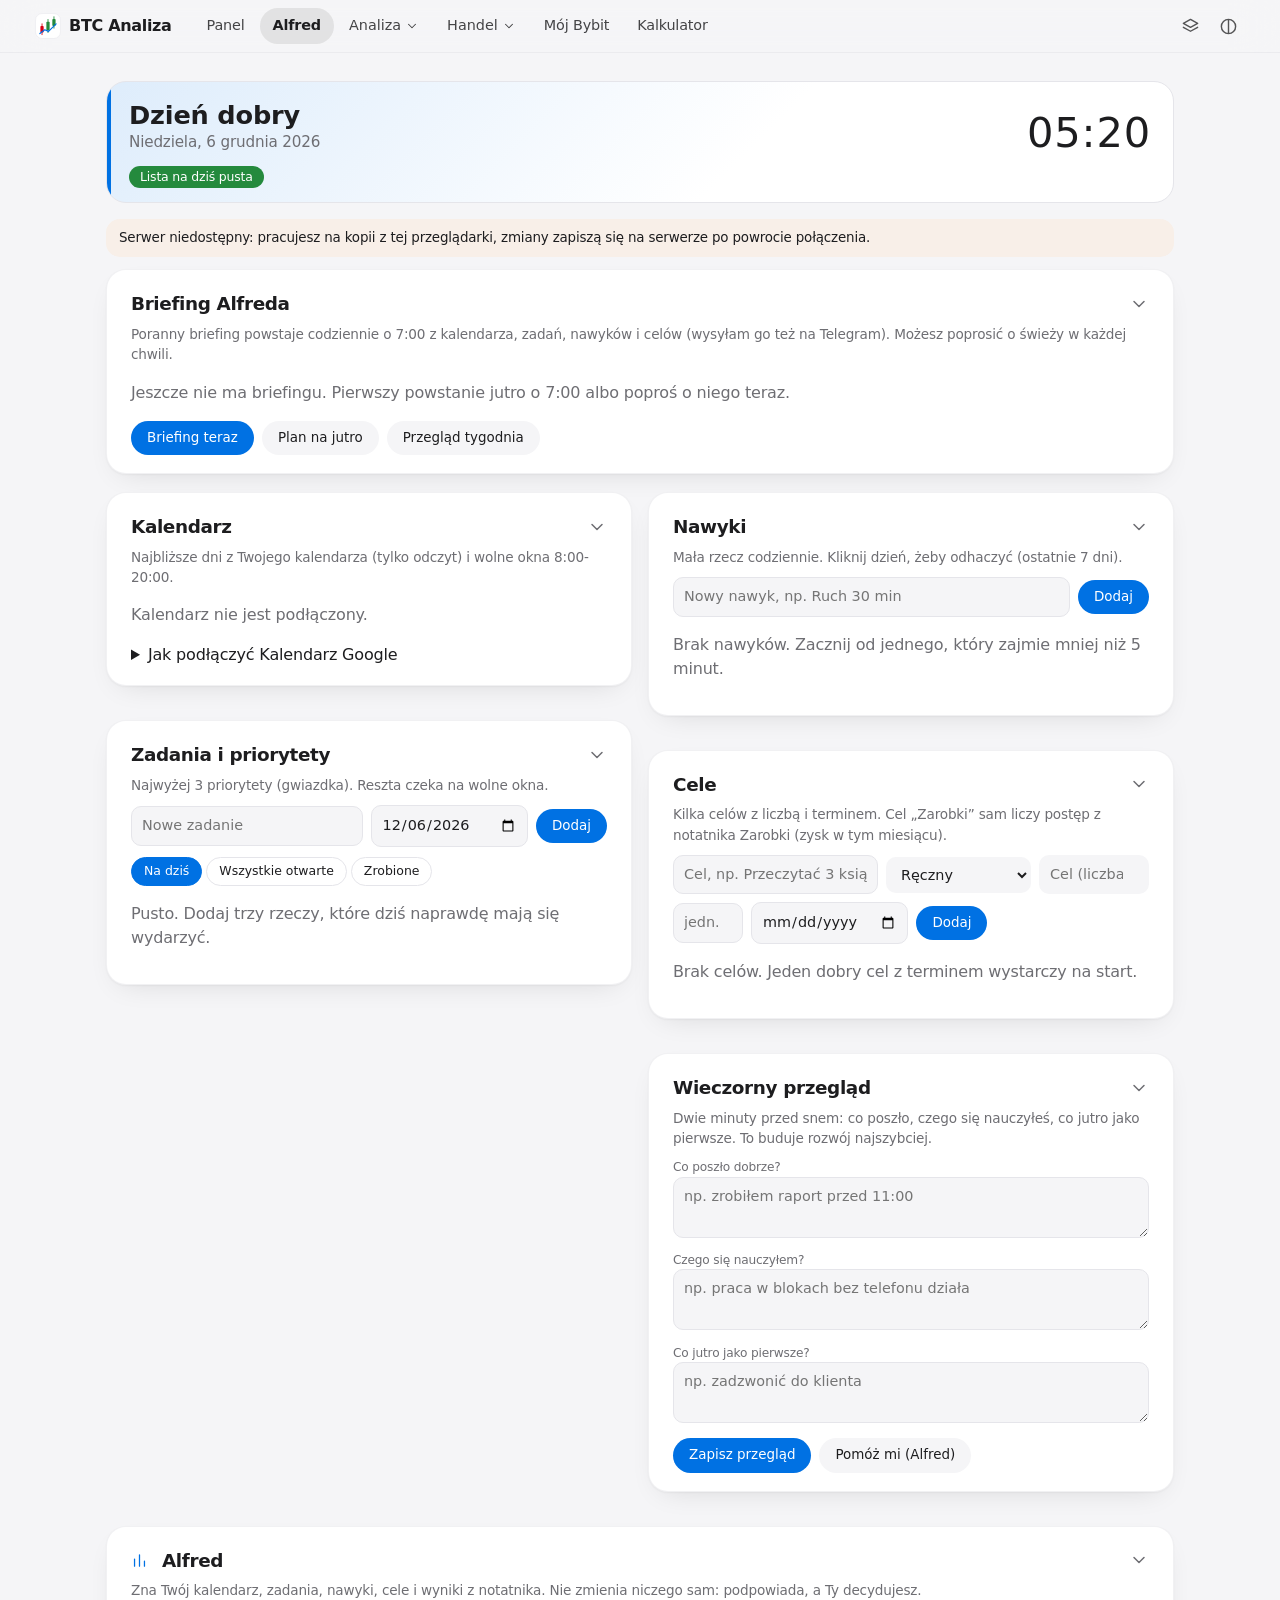
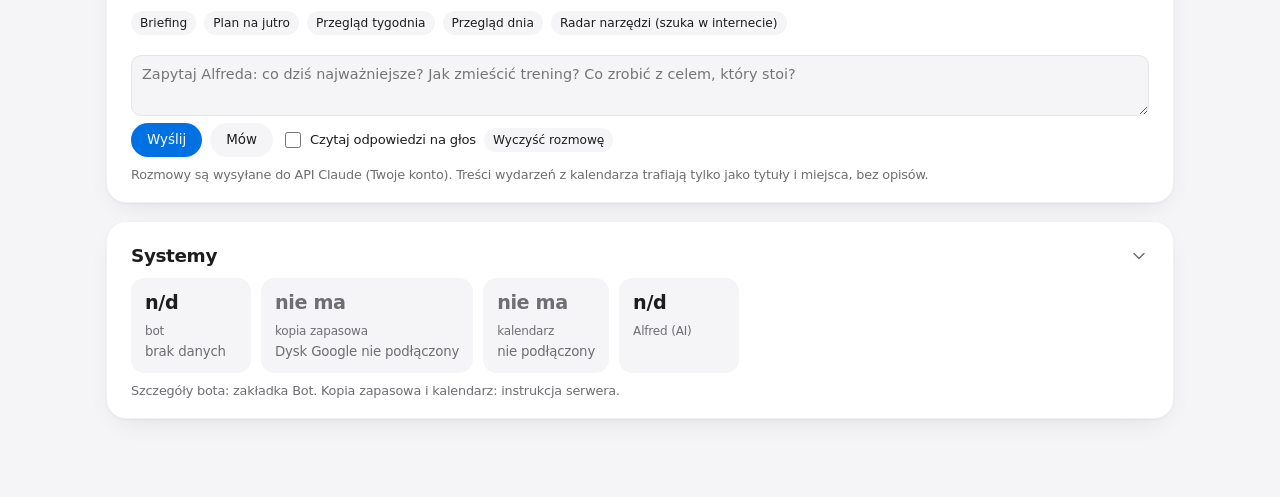
==== alfred.html @ 45a31e5f "Alfred: plan dnia, kalendarz Google (iCal), zadania, nawyki, cele, briefing i czat btc_agenda.py: ka" ====
<!doctype html>
<html lang="pl" data-theme="auto">
<head>
<meta charset="utf-8">
<meta name="viewport" content="width=device-width, initial-scale=1">
<meta name="robots" content="noindex, nofollow">
<title>Alfred</title>
<link rel="icon" href="favicon.svg" type="image/svg+xml">
<link rel="stylesheet" href="ui.css">
<script src="ui.js"></script>
<style>
:root{--bg:#EDF0F4;--card:#fff;--card2:#F5F7FA;--line:#DCE2E9;--ink:#111D29;--muted:#5B6978;--accent:#E8830C;--bull:#12805A;--bear:#C1334A;--warn:#B7791F;--sans:"Segoe UI Variable","Segoe UI",system-ui,sans-serif}
@media (prefers-color-scheme:dark){:root:not([data-theme="light"]){--bg:#0A0F16;--card:#111A25;--card2:#16212E;--line:#223142;--ink:#E8EEF4;--muted:#93A1B1;--accent:#F7A234;--bull:#3DDC97;--bear:#FF6B81;--warn:#E6B450}}
:root[data-theme="dark"]{--bg:#0A0F16;--card:#111A25;--card2:#16212E;--line:#223142;--ink:#E8EEF4;--muted:#93A1B1;--accent:#F7A234;--bull:#3DDC97;--bear:#FF6B81;--warn:#E6B450}
*{box-sizing:border-box}
body{margin:0;background:var(--bg);color:var(--ink);font-family:var(--sans);line-height:1.5}
.wrap{max-width:1100px;margin:0 auto;padding:20px 16px 60px}
h1,h2,h3{margin:0} h2{font-size:1.05rem;margin-bottom:4px} h3{font-size:.86rem;color:var(--muted);margin:12px 0 4px;font-weight:600}
a{color:var(--accent)} .sub{color:var(--muted);font-size:.85rem;margin:0 0 10px} .note{color:var(--muted);font-size:.8rem;margin:8px 0 0} .mut{color:var(--muted)}
.card{background:var(--card);border:1px solid var(--line);border-radius:16px;padding:16px 18px}
.hero{position:relative;overflow:hidden;border:1px solid var(--line);border-radius:20px;padding:18px 22px 14px;margin-bottom:16px;background:linear-gradient(135deg,color-mix(in srgb,var(--accent) 13%,var(--card)),var(--card) 60%)}
.hero:before{content:"";position:absolute;inset:0 auto 0 0;width:4px;background:var(--accent)}
.hud{display:flex;justify-content:space-between;align-items:flex-end;gap:12px;flex-wrap:wrap}
.hello{font-size:1.6rem;font-weight:700;line-height:1.2} .date{color:var(--muted);font-size:.95rem} .date::first-letter{text-transform:uppercase}
.clock{font-variant-numeric:tabular-nums;font-size:2.6rem;font-weight:300;letter-spacing:.02em;line-height:1}
.chips{display:flex;gap:8px;flex-wrap:wrap;margin-top:12px}
.chip{display:inline-block;padding:4px 12px;border-radius:999px;font-size:.78rem;border:1px solid var(--line);background:var(--card);color:var(--ink)}
.chip.ok{border-color:var(--bull);color:var(--bull)} .chip.w{border-color:var(--warn);color:var(--warn)} .chip.bad{border-color:var(--bear);color:var(--bear)}
.cols{display:grid;grid-template-columns:1fr 1fr;gap:16px;margin-bottom:16px} .col{display:flex;flex-direction:column;gap:16px;min-width:0}
@media (max-width:860px){.cols{grid-template-columns:1fr}}
.full{margin-bottom:16px}
input,select,textarea{width:100%;padding:8px 10px;border:1px solid var(--line);border-radius:10px;background:var(--card2);color:var(--ink);font:inherit;font-size:.9rem}
textarea{min-height:56px;resize:vertical} label{display:block;font-size:.76rem;color:var(--muted)}
.row{display:flex;gap:8px;align-items:center;flex-wrap:wrap} .row>.grow{flex:1;min-width:140px}
.btn{display:inline-block;padding:7px 14px;border:1px solid var(--line);border-radius:10px;background:var(--card);color:var(--ink);font:inherit;font-size:.84rem;cursor:pointer}
.btn.p{background:var(--accent);border-color:var(--accent);color:#fff} .btn.sm{padding:3px 9px;font-size:.76rem} .btn:disabled{opacity:.5;cursor:default}
.tabs{display:flex;gap:4px;margin:10px 0 6px} .tabs button{border:1px solid var(--line);background:var(--card);color:var(--ink);padding:4px 12px;border-radius:999px;font:inherit;font-size:.78rem;cursor:pointer}
.tabs button[aria-pressed=true]{background:var(--accent);color:#fff;border-color:var(--accent)}
.item{display:flex;gap:10px;align-items:center;padding:7px 2px;border-bottom:1px solid var(--line);font-size:.9rem} .item:last-child{border-bottom:0}
.item.habit .t{flex:1 1 150px}
.item input[type=checkbox]{width:18px;height:18px;flex:none;margin:0} .item .t{flex:1;min-width:0;overflow-wrap:anywhere} .item.done .t{text-decoration:line-through;color:var(--muted)}
.star{border:0;background:none;color:var(--muted);cursor:pointer;font-size:1.1rem;padding:0 4px} .star.on{color:var(--accent)}
.x{border:0;background:none;color:var(--muted);cursor:pointer;font-size:1rem;padding:0 4px} .x:hover{color:var(--bear)}
.badge{font-size:.72rem;padding:1px 8px;border-radius:999px;border:1px solid var(--line);color:var(--muted);white-space:nowrap} .badge.late{border-color:var(--bear);color:var(--bear)}
.ev{display:flex;gap:10px;padding:5px 0;font-size:.88rem;border-bottom:1px dashed var(--line)} .ev:last-child{border-bottom:0}
.ev .h{flex:none;width:92px;font-variant-numeric:tabular-nums;color:var(--muted)} .ev.past{opacity:.5} .ev.now{border-left:3px solid var(--accent);padding-left:8px;font-weight:600}
.free{font-size:.8rem;color:var(--bull);margin:4px 0 0}
.dots{display:flex;gap:5px} .dot{width:30px;height:30px;border-radius:50%;border:1px solid var(--line);background:var(--card2);color:var(--muted);font:inherit;font-size:.68rem;cursor:pointer;padding:0}
.dot.on{background:var(--bull);border-color:var(--bull);color:#fff} .dot.today{outline:2px solid var(--accent);outline-offset:1px}
.bar{height:10px;background:var(--card2);border:1px solid var(--line);border-radius:999px;overflow:hidden;margin:6px 0 2px} .bar i{display:block;height:100%;background:var(--bull)}
.kv{display:flex;gap:10px;flex-wrap:wrap} .kv div{background:var(--card2);border:1px solid var(--line);border-radius:12px;padding:8px 14px;min-width:120px} .kv b{display:block;font-size:1.05rem} .kv span{font-size:.72rem;color:var(--muted)}
#chat{display:flex;flex-direction:column;gap:8px;margin:10px 0;max-height:480px;overflow-y:auto}
.m{padding:9px 13px;border-radius:12px;white-space:pre-wrap;overflow-wrap:anywhere;font-size:.9rem;max-width:94%} .m.u{align-self:flex-end;background:color-mix(in srgb,var(--accent) 18%,transparent)} .m.a{align-self:flex-start;background:var(--card2);border:1px solid var(--line)}
.brief{white-space:pre-wrap;overflow-wrap:anywhere;font-size:.92rem;background:var(--card2);border:1px solid var(--line);border-radius:12px;padding:12px 14px;margin:8px 0}
.warn{background:color-mix(in srgb,var(--warn) 12%,transparent);border:1px solid var(--warn);border-radius:12px;padding:9px 13px;font-size:.84rem;margin-bottom:12px}
.toast{position:fixed;left:50%;bottom:20px;transform:translateX(-50%);background:var(--ink);color:var(--bg);padding:9px 16px;border-radius:12px;font-size:.84rem;z-index:50;max-width:90vw}
</style>
</head>
<body>
<div class="wrap">
<div class="hero" id="hero">
  <div class="hud"><div><div class="hello" id="hello">Alfred</div><div class="date" id="date"></div></div><div class="clock" id="clock"></div></div>
  <div class="chips" id="chips"></div>
</div>
<div id="banner"></div>

<section class="card full" id="briefing"></section>

<div class="cols">
  <div class="col">
    <section class="card" id="agenda"></section>
    <section class="card" id="tasks"></section>
  </div>
  <div class="col">
    <section class="card" id="habits"></section>
    <section class="card" id="goals"></section>
    <section class="card" id="review"></section>
  </div>
</div>

<section class="card full" id="chatcard"></section>
<section class="card full" id="status"></section>
</div>
<script>
(() => {
'use strict';
const $ = id => document.getElementById(id);
const el = (t, a, ...k) => { const e = document.createElement(t); for (const [n, v] of Object.entries(a || {})) { if (typeof v === 'function' && n.startsWith('on')) e.addEventListener(n.slice(2), v); else if (v != null && v !== false) e.setAttribute(n, v === true ? '' : v); } for (const c of k) if (c != null && c !== false) e.append(c.nodeType ? c : document.createTextNode(String(c))); return e; };
const nf = (v, d = 0) => (v == null || Number.isNaN(v)) ? 'n/d' : new Intl.NumberFormat('pl-PL', {minimumFractionDigits: d, maximumFractionDigits: d}).format(v);
const pad = n => String(n).padStart(2, '0');
const num = v => nf(v, Number.isInteger(v) ? 0 : 1);
const ymd = d => `${d.getFullYear()}-${pad(d.getMonth() + 1)}-${pad(d.getDate())}`;
const addDays = (d, n) => { const x = new Date(d); x.setDate(x.getDate() + n); return x; };
const hm = ts => { const d = new Date(ts * 1000); return `${pad(d.getHours())}:${pad(d.getMinutes())}`; };
const api = async path => { try { const r = await fetch('api/' + path, {cache: 'no-store'}); return r.ok ? await r.json() : null; } catch (e) { return null; } };
const post = async (path, body) => { const r = await fetch('api/' + path, {method: 'POST', headers: {'Content-Type': 'application/json', 'X-Requested-With': 'btc-ui'}, body: JSON.stringify(body)}); const j = await r.json(); if (!r.ok) throw new Error(j.error || 'HTTP ' + r.status); return j; };
const lg = k => { try { return localStorage.getItem(k); } catch (e) { return null; } };
const ls = (k, v) => { try { localStorage.setItem(k, v); } catch (e) { /* tryb prywatny */ } };
let toastT = null;
const toast = msg => { document.querySelectorAll('.toast').forEach(t => t.remove()); const t = el('div', {class: 'toast', role: 'status'}, msg); document.body.append(t); clearTimeout(toastT); toastT = setTimeout(() => t.remove(), 4500); };
const MAX_TOP = 3;

// ----------------------------------------------------------------- stan
const S = {tasks: [], habits: [], goals: [], journal: [], zar: null, agenda: null, brief: null, ai: null, bot: null, backup: null, prompts: {}, offline: false, taskTab: 'dzis', chat: []};
const KEYS = {alfred_tasks: ['tasks', v => v || [], v => v], alfred_habits: ['habits', v => (v && v.habits) || [], v => ({habits: v})], alfred_goals: ['goals', v => v || [], v => v], alfred_journal: ['journal', v => v || [], v => v]};
let uid = 0; const newId = () => Date.now() * 10 + (uid++ % 10);
async function persist(key) {
  const [field, , wrap] = KEYS[key], r = await UD.save(key, wrap(S[field]));
  if (r.conflict) { S[field] = KEYS[key][1](r.value); renderAll(); toast('Dane zmieniono na innym urządzeniu: wczytano najnowszą wersję. Powtórz ostatnią zmianę, jeśli jej nie widać.'); }
  else if (r.offline) { S.offline = true; renderBanner(); }
  else if (!r.ok) toast('Błąd zapisu: ' + (r.error || ''));
}

// ----------------------------------------------------------------- pomocnicze dane
const monthProfit = () => { const z = S.zar; if (!z || !z.entries) return {profit: null, goal: null}; const m = ymd(new Date()).slice(0, 7); return {profit: z.entries.filter(e => e.date.startsWith(m)).reduce((a, e) => a + (e.kind === 'in' ? e.amt : -e.amt), 0), goal: z.goal || null}; };
const streak = days => { const ds = new Set(days); let d = new Date(); if (!ds.has(ymd(d))) d = addDays(d, -1); let n = 0; while (ds.has(ymd(d))) { n++; d = addDays(d, -1); } return n; };
const openTasks = () => S.tasks.filter(t => !t.done);
const todayTasks = () => { const td = ymd(new Date()); return openTasks().filter(t => t.top || (t.date && t.date <= td)); };      // zadania bez terminu to „kiedyś”: widać je w „Wszystkie otwarte"
const dayEvents = day => ((S.agenda && S.agenda.events) || []).filter(e => e.day <= day && day <= e.end_day);
function freeSlots(day, fromNow) {
  const [y, m, d] = day.split('-').map(Number); let lo = new Date(y, m - 1, d, 8).getTime() / 1000; const hi = new Date(y, m - 1, d, 20).getTime() / 1000;
  if (fromNow) lo = Math.max(lo, Date.now() / 1000);
  const busy = dayEvents(day).filter(e => e.busy && !e.all_day && e.e > lo && e.s < hi).map(e => [Math.max(e.s, lo), Math.min(e.e, hi)]).sort((a, b) => a[0] - b[0]);
  const out = []; let cur = lo; for (const [s, e] of busy) { if (s - cur >= 2700) out.push([cur, s]); cur = Math.max(cur, e); } if (hi - cur >= 2700) out.push([cur, hi]); return out;
}

// ----------------------------------------------------------------- hero i baner
function renderHero() {
  const now = new Date(), h = now.getHours();
  $('hello').textContent = h < 5 ? 'Dobrej nocy' : h < 18 ? 'Dzień dobry' : 'Dobry wieczór';
  $('date').textContent = now.toLocaleDateString('pl-PL', {weekday: 'long', day: 'numeric', month: 'long', year: 'numeric'});
  $('clock').textContent = `${pad(h)}:${pad(now.getMinutes())}`;
}
function renderChips() {
  const chips = $('chips'); chips.replaceChildren(); const now = Date.now() / 1000;
  const next = ((S.agenda && S.agenda.events) || []).find(e => !e.all_day && e.s > now);
  if (S.agenda && S.agenda.configured) chips.append(el('span', {class: 'chip'}, next ? `Następne: ${hm(next.s)} ${next.title.slice(0, 40)} (za ${Math.max(1, Math.round((next.s - now) / 60)) < 90 ? Math.max(1, Math.round((next.s - now) / 60)) + ' min' : Math.round((next.s - now) / 3600) + ' h'})` : 'Brak kolejnych wydarzeń'));
  const tt = todayTasks(); chips.append(el('span', {class: 'chip' + (tt.length ? '' : ' ok')}, tt.length ? `Do zrobienia dziś: ${tt.length}` : 'Lista na dziś pusta'));
  if (S.habits.length) { const td = ymd(new Date()), done = S.habits.filter(h => h.days.includes(td)).length; chips.append(el('span', {class: 'chip' + (done === S.habits.length ? ' ok' : '')}, `Nawyki: ${done}/${S.habits.length}`)); }
  const mp = monthProfit(); if (mp.profit != null && mp.goal) chips.append(el('span', {class: 'chip' + (mp.profit >= mp.goal ? ' ok' : '')}, `Zarobki w miesiącu: ${nf(mp.profit / mp.goal * 100)}% celu`));
}
function renderBanner() {
  const b = $('banner'); b.replaceChildren();
  if (S.offline) b.append(el('div', {class: 'warn'}, 'Serwer niedostępny: pracujesz na kopii z tej przeglądarki, zmiany zapiszą się na serwerze po powrocie połączenia.'));
}

// ----------------------------------------------------------------- briefing
function renderBriefing() {
  const box = $('briefing'), b = S.brief;
  const when = b && b.ts ? new Date(b.ts * 1000).toLocaleString('pl-PL', {day: 'numeric', month: 'long', hour: '2-digit', minute: '2-digit'}) : '';
  const kids = [el('h2', null, 'Briefing Alfreda'), el('p', {class: 'sub'}, 'Poranny briefing powstaje codziennie o 7:00 z kalendarza, zadań, nawyków i celów (wysyłam go też na Telegram). Możesz poprosić o świeży w każdej chwili.')];
  if (b && b.text) { kids.push(el('div', {class: 'brief'}, b.text)); kids.push(el('p', {class: 'note'}, `${b.kind === 'plain' ? 'Wersja bez AI (złożona z danych). ' : ''}${when}${b.live ? ' (na prośbę)' : ''}`)); }
  else kids.push(el('p', {class: 'mut'}, 'Jeszcze nie ma briefingu. Pierwszy powstanie jutro o 7:00 albo poproś o niego teraz.'));
  kids.push(el('div', {class: 'row'}, el('button', {class: 'btn p', type: 'button', onclick: () => ask('morning', 'Briefing na dziś')}, 'Briefing teraz'), el('button', {class: 'btn', type: 'button', onclick: () => ask('tomorrow', 'Plan na jutro')}, 'Plan na jutro'),
    el('button', {class: 'btn', type: 'button', onclick: () => ask('week', 'Przegląd tygodnia')}, 'Przegląd tygodnia')));
  box.replaceChildren(...kids);
}

// ----------------------------------------------------------------- kalendarz
function renderAgenda() {
  const box = $('agenda'), A = S.agenda, kids = [el('h2', null, 'Kalendarz'), el('p', {class: 'sub'}, 'Najbliższe dni z Twojego kalendarza (tylko odczyt) i wolne okna 8:00-20:00.')];
  if (!A || !A.configured) {
    kids.push(el('p', {class: 'mut'}, 'Kalendarz nie jest podłączony.'));
    kids.push(el('details', null, el('summary', null, 'Jak podłączyć Kalendarz Google'), el('ol', {class: 'sub', style: 'padding-left:18px'},
      el('li', null, 'Kalendarz Google (komputer) → Ustawienia → wybierz swój kalendarz → „Integrowanie kalendarza”.'), el('li', null, 'Skopiuj „Tajny adres w formacie iCal”. To sekret: nie wklejaj go do żadnych rozmów ani wiadomości.'),
      el('li', null, 'Na serwerze wpisz go do pliku alfred.env (linia AGENDA_ICS_URLS=Nazwa|adres) i odczekaj do 15 minut. Szczegóły: vps/INSTRUKCJA_VPS.md, sekcja „Alfred”.'))));
    box.replaceChildren(...kids); return;
  }
  const age = A.age_s; if (!A.ok || (age != null && age > 6 * 3600)) kids.push(el('div', {class: 'warn'}, (A.calendars || []).filter(c => !c.ok).map(c => `${c.name}: ${c.error}`).join('; ') || (A.error || '') || `Dane kalendarza są sprzed ${nf(age / 3600, 1)} h.`));
  const now = Date.now() / 1000; let any = false;
  for (let i = 0; i < 5; i++) {
    const dt = addDays(new Date(), i), day = ymd(dt), evs = dayEvents(day); if (!evs.length && i > 1) continue; any = any || evs.length > 0;
    const title = i === 0 ? 'Dziś' : i === 1 ? 'Jutro' : dt.toLocaleDateString('pl-PL', {weekday: 'long', day: 'numeric', month: 'long'});
    kids.push(el('h3', null, `${title} (${evs.length})`));
    if (!evs.length) kids.push(el('p', {class: 'note'}, 'Brak wydarzeń: dzień dla Ciebie.'));
    evs.sort((a, b) => (b.all_day - a.all_day) || a.s - b.s).forEach(e => kids.push(el('div', {class: 'ev' + (i === 0 && !e.all_day && e.e < now ? ' past' : '') + (i === 0 && !e.all_day && e.s <= now && now < e.e ? ' now' : '')},
      el('span', {class: 'h'}, e.all_day ? 'cały dzień' : `${hm(e.s)}-${hm(e.e)}`), el('span', null, e.title, e.loc ? el('span', {class: 'mut'}, ' · ' + e.loc) : null, S.agenda.calendars && S.agenda.calendars.length > 1 ? el('span', {class: 'mut'}, ' · ' + e.cal) : null))));
    if (i < 2) { const fs = freeSlots(day, i === 0); kids.push(el('p', {class: 'free'}, fs.length ? 'Wolne: ' + fs.map(([a, b]) => `${hm(a)}-${hm(b)}`).join(', ') : 'Brak wolnych okien (min. 45 min).')); }
  }
  kids.push(el('p', {class: 'note'}, `Dane z ${A.age_s != null ? nf(A.age_s / 60) + ' min temu' : 'nieznanego czasu'}. Google nie podaje, jak szybko zmiany pojawiają się w adresie iCal: nowe wydarzenie może mieć opóźnienie.`));
  box.replaceChildren(...kids);
}

// ----------------------------------------------------------------- zadania
function renderTasks() {
  const box = $('tasks'), td = ymd(new Date()), kids = [el('h2', null, 'Zadania i priorytety'), el('p', {class: 'sub'}, `Najwyżej ${MAX_TOP} priorytety (gwiazdka). Reszta czeka na wolne okna.`)];
  const inp = el('input', {id: 'tnew', placeholder: 'Nowe zadanie', maxlength: '200', 'aria-label': 'Nowe zadanie', class: 'grow'}), dt = el('input', {type: 'date', value: td, 'aria-label': 'Termin', style: 'width:auto'});
  const add = () => { const text = inp.value.trim(); if (!text) return; S.tasks.push({t: newId(), text, date: dt.value || '', done: false, top: false, done_ts: null}); persist('alfred_tasks'); renderTasks(); renderChips(); $('tnew').focus(); };
  inp.addEventListener('keydown', e => { if (e.key === 'Enter') add(); });
  kids.push(el('div', {class: 'row'}, inp, dt, el('button', {class: 'btn p', type: 'button', onclick: add}, 'Dodaj')));
  const tabs = el('div', {class: 'tabs', role: 'group'}); [['dzis', 'Na dziś'], ['wszystkie', 'Wszystkie otwarte'], ['zrobione', 'Zrobione']].forEach(([k, l]) => tabs.append(el('button', {type: 'button', 'aria-pressed': S.taskTab === k ? 'true' : 'false', onclick: () => { S.taskTab = k; renderTasks(); }}, l)));
  kids.push(tabs);
  let list = S.taskTab === 'dzis' ? todayTasks() : S.taskTab === 'wszystkie' ? openTasks() : S.tasks.filter(t => t.done).sort((a, b) => (b.done_ts || 0) - (a.done_ts || 0)).slice(0, 30);
  if (S.taskTab !== 'zrobione') list = list.slice().sort((a, b) => (b.top - a.top) || (a.date || '9999').localeCompare(b.date || '9999') || a.t - b.t);
  if (!list.length) kids.push(el('p', {class: 'mut'}, S.taskTab === 'zrobione' ? 'Nic jeszcze nie zrobione.' : 'Pusto. Dodaj trzy rzeczy, które dziś naprawdę mają się wydarzyć.'));
  list.forEach(t => {
    const cb = el('input', {type: 'checkbox', 'aria-label': 'Zrobione: ' + t.text}); cb.checked = t.done;
    cb.addEventListener('change', () => { t.done = cb.checked; t.done_ts = t.done ? Date.now() : null; persist('alfred_tasks'); renderTasks(); renderChips(); });
    const star = el('button', {class: 'star' + (t.top ? ' on' : ''), type: 'button', 'aria-label': t.top ? 'Zdejmij priorytet' : 'Ustaw priorytet', 'aria-pressed': t.top ? 'true' : 'false', title: 'Priorytet'}, t.top ? '★' : '☆');
    star.addEventListener('click', () => { if (!t.top && openTasks().filter(x => x.top).length >= MAX_TOP) { toast(`Priorytety to maksymalnie ${MAX_TOP}: zdejmij jeden, żeby dodać nowy.`); return; } t.top = !t.top; persist('alfred_tasks'); renderTasks(); });
    const del = el('button', {class: 'x', type: 'button', 'aria-label': 'Usuń zadanie', title: 'Usuń'}, '×'); del.addEventListener('click', () => { S.tasks = S.tasks.filter(x => x.t !== t.t); persist('alfred_tasks'); renderTasks(); renderChips(); });
    kids.push(el('div', {class: 'item' + (t.done ? ' done' : '')}, cb, star, el('span', {class: 't'}, t.text), t.date ? el('span', {class: 'badge' + (!t.done && t.date < td ? ' late' : '')}, t.date === td ? 'dziś' : t.date) : null, del));
  });
  box.replaceChildren(...kids);
}

// ----------------------------------------------------------------- nawyki
function renderHabits() {
  const box = $('habits'), td = ymd(new Date()), kids = [el('h2', null, 'Nawyki'), el('p', {class: 'sub'}, 'Mała rzecz codziennie. Kliknij dzień, żeby odhaczyć (ostatnie 7 dni).')];
  const inp = el('input', {placeholder: 'Nowy nawyk, np. Ruch 30 min', maxlength: '60', 'aria-label': 'Nowy nawyk', class: 'grow'});
  const add = () => { const name = inp.value.trim(); if (!name) return; if (S.habits.length >= 30) { toast('Najwyżej 30 nawyków.'); return; } S.habits.push({id: String(newId()), name, days: []}); persist('alfred_habits'); renderHabits(); renderChips(); };
  inp.addEventListener('keydown', e => { if (e.key === 'Enter') add(); });
  kids.push(el('div', {class: 'row'}, inp, el('button', {class: 'btn p', type: 'button', onclick: add}, 'Dodaj')));
  if (!S.habits.length) kids.push(el('p', {class: 'mut'}, 'Brak nawyków. Zacznij od jednego, który zajmie mniej niż 5 minut.'));
  S.habits.forEach(h => {
    const dots = el('div', {class: 'dots'});
    for (let i = 6; i >= 0; i--) {
      const d = addDays(new Date(), -i), key = ymd(d), on = h.days.includes(key), b = el('button', {class: 'dot' + (on ? ' on' : '') + (i === 0 ? ' today' : ''), type: 'button', 'aria-pressed': on ? 'true' : 'false', 'aria-label': `${h.name}: ${d.toLocaleDateString('pl-PL', {weekday: 'long', day: 'numeric', month: 'long'})}`}, d.toLocaleDateString('pl-PL', {weekday: 'narrow'}));
      b.addEventListener('click', () => { h.days = on ? h.days.filter(x => x !== key) : [...h.days, key].sort(); persist('alfred_habits'); renderHabits(); renderChips(); }); dots.append(b);
    }
    const del = el('button', {class: 'x', type: 'button', 'aria-label': 'Usuń nawyk ' + h.name, title: 'Usuń'}, '×'); del.addEventListener('click', () => { if (confirm(`Usunąć nawyk „${h.name}” razem z historią?`)) { S.habits = S.habits.filter(x => x.id !== h.id); persist('alfred_habits'); renderHabits(); renderChips(); } });
    const st = streak(h.days);
    kids.push(el('div', {class: 'item habit', style: 'flex-wrap:wrap'}, el('span', {class: 't'}, h.name, el('span', {class: 'mut'}, st ? ` · seria ${st} ${st === 1 ? 'dzień' : 'dni'}` : ' · bez serii')), dots, del));
  });
  box.replaceChildren(...kids);
}

// ----------------------------------------------------------------- cele
function renderGoals() {
  const box = $('goals'), kids = [el('h2', null, 'Cele'), el('p', {class: 'sub'}, 'Kilka celów z liczbą i terminem. Cel „Zarobki” sam liczy postęp z notatnika Zarobki (zysk w tym miesiącu).')];
  const name = el('input', {placeholder: 'Cel, np. Przeczytać 3 książki', maxlength: '100', 'aria-label': 'Nowy cel', class: 'grow'}), kind = el('select', {'aria-label': 'Rodzaj celu', style: 'width:auto'}, el('option', {value: 'manual'}, 'Ręczny'), el('option', {value: 'zarobki'}, 'Zarobki (auto)'));
  const target = el('input', {type: 'number', min: '0', step: 'any', placeholder: 'Cel (liczba)', 'aria-label': 'Wartość docelowa', style: 'width:110px'}), unit = el('input', {placeholder: 'jedn.', maxlength: '12', 'aria-label': 'Jednostka', style: 'width:70px'}), due = el('input', {type: 'date', 'aria-label': 'Termin celu', style: 'width:auto'});
  const add = () => { const n = name.value.trim(); if (!n) return; if (S.goals.length >= 30) { toast('Najwyżej 30 celów.'); return; } S.goals.push({t: newId(), name: n, kind: kind.value, target: target.value === '' ? null : Number(target.value), current: kind.value === 'manual' ? 0 : null, unit: unit.value.trim(), due: due.value || ''}); persist('alfred_goals'); renderGoals(); };
  kids.push(el('div', {class: 'row'}, name, kind, target, unit, due, el('button', {class: 'btn p', type: 'button', onclick: add}, 'Dodaj')));
  if (!S.goals.length) kids.push(el('p', {class: 'mut'}, 'Brak celów. Jeden dobry cel z terminem wystarczy na start.'));
  const mp = monthProfit();
  S.goals.forEach(g => {
    const auto = g.kind === 'zarobki', cur = auto ? mp.profit : g.current, tgt = auto ? (g.target || mp.goal) : g.target, pct = cur != null && tgt ? Math.max(0, Math.min(100, cur / tgt * 100)) : 0, unitTxt = auto ? 'zł' : g.unit;
    const left = g.due ? Math.ceil((new Date(g.due + 'T23:59:59') - new Date()) / 86400000) : null;
    const del = el('button', {class: 'x', type: 'button', 'aria-label': 'Usuń cel ' + g.name, title: 'Usuń'}, '×'); del.addEventListener('click', () => { if (confirm(`Usunąć cel „${g.name}”?`)) { S.goals = S.goals.filter(x => x.t !== g.t); persist('alfred_goals'); renderGoals(); } });
    const row = el('div', {class: 'row'}, el('span', {class: 'grow'}, el('b', null, g.name), el('span', {class: 'mut'}, ` · ${cur == null ? 'brak danych' : num(cur)}${tgt ? ' z ' + num(tgt) : ''} ${unitTxt}`.trimEnd() + (left != null ? (left >= 0 ? ` · zostało ${left} dni` : ` · termin minął ${-left} dni temu`) : ''))), del);
    if (!auto) { const c = el('input', {type: 'number', step: 'any', value: g.current == null ? '' : String(g.current), 'aria-label': 'Aktualny postęp: ' + g.name, style: 'width:90px'}); c.addEventListener('change', () => { g.current = c.value === '' ? null : Number(c.value); persist('alfred_goals'); renderGoals(); }); row.insertBefore(c, del); }
    kids.push(el('div', {style: 'padding:8px 0;border-bottom:1px solid var(--line)'}, row, el('div', {class: 'bar'}, el('i', {style: `width:${pct}%`}))));
  });
  box.replaceChildren(...kids);
}

// ----------------------------------------------------------------- przegląd dnia
function renderReview() {
  const box = $('review'), td = ymd(new Date()), cur = S.journal.find(e => e.date === td) || {wins: '', lesson: '', tomorrow: ''};
  const f = (id, label, ph, v) => el('label', {style: 'margin-top:8px'}, label, el('textarea', {id, placeholder: ph, maxlength: '500'}, v));
  const kids = [el('h2', null, 'Wieczorny przegląd'), el('p', {class: 'sub'}, 'Dwie minuty przed snem: co poszło, czego się nauczyłeś, co jutro jako pierwsze. To buduje rozwój najszybciej.'),
    f('r1', 'Co poszło dobrze?', 'np. zrobiłem raport przed 11:00', cur.wins), f('r2', 'Czego się nauczyłem?', 'np. praca w blokach bez telefonu działa', cur.lesson), f('r3', 'Co jutro jako pierwsze?', 'np. zadzwonić do klienta', cur.tomorrow)];
  const save = el('button', {class: 'btn p', type: 'button'}, S.journal.some(e => e.date === td) ? 'Zaktualizuj przegląd' : 'Zapisz przegląd');
  save.addEventListener('click', () => { const e = {date: td, wins: $('r1').value.trim(), lesson: $('r2').value.trim(), tomorrow: $('r3').value.trim()}; if (!e.wins && !e.lesson && !e.tomorrow) { toast('Wpisz choć jedną rzecz.'); return; } S.journal = [...S.journal.filter(x => x.date !== td), e].sort((a, b) => a.date.localeCompare(b.date)).slice(-120); persist('alfred_journal'); renderReview(); toast('Przegląd zapisany.'); });
  const help = el('button', {class: 'btn', type: 'button'}, 'Pomóż mi (Alfred)'); help.addEventListener('click', () => ask('review', 'Pomóż mi z przeglądem dnia'));
  kids.push(el('div', {class: 'row', style: 'margin-top:10px'}, save, help));
  const prev = S.journal.filter(e => e.date !== td).slice(-3).reverse();
  if (prev.length) { kids.push(el('h3', null, 'Poprzednie przeglądy')); prev.forEach(e => kids.push(el('div', {class: 'note', style: 'margin:4px 0'}, el('b', null, e.date + ': '), [e.wins && 'dobrze: ' + e.wins, e.lesson && 'nauka: ' + e.lesson, e.tomorrow && 'jutro: ' + e.tomorrow].filter(Boolean).join(' · ')))); }
  box.replaceChildren(...kids);
}

// ----------------------------------------------------------------- czat z Alfredem (rola "alfred"), głos
const SR = window.SpeechRecognition || window.webkitSpeechRecognition, canSpeak = 'speechSynthesis' in window;
let busy = false, speakOn = lg('alfred_speak') === '1';
try { S.chat = JSON.parse(lg('alfred_chat')) || []; } catch (e) { S.chat = []; }
function drawChat() { const c = $('chat'); if (!c) return; c.replaceChildren(...S.chat.map(m => el('div', {class: 'm ' + (m.role === 'user' ? 'u' : 'a')}, m.shown || m.content))); c.scrollTop = c.scrollHeight; ls('alfred_chat', JSON.stringify(S.chat.slice(-30))); }
function speak(text) { if (!canSpeak || !speakOn) return; try { speechSynthesis.cancel(); const u = new SpeechSynthesisUtterance(text.slice(0, 1500)); u.lang = 'pl-PL'; speechSynthesis.speak(u); } catch (e) { /* głos jest dodatkiem: błąd syntezy nie może zasłonić odpowiedzi */ } }
function renderChatCard() {
  const box = $('chatcard'); const inp = el('textarea', {id: 'cin', placeholder: 'Zapytaj Alfreda: co dziś najważniejsze? Jak zmieścić trening? Co zrobić z celem, który stoi?', 'aria-label': 'Wiadomość do Alfreda', maxlength: '4000'});
  const send = el('button', {class: 'btn p', type: 'button'}, 'Wyślij'); send.addEventListener('click', () => { const t = inp.value; inp.value = ''; ask(null, t); });
  inp.addEventListener('keydown', e => { if (e.key === 'Enter' && (e.ctrlKey || e.metaKey)) { e.preventDefault(); send.click(); } });
  const row = el('div', {class: 'row'}, send);
  if (SR) { const mic = el('button', {class: 'btn', type: 'button', title: 'Powiedz zamiast pisać (w Chrome rozpoznawanie mowy korzysta z usług Google)'}, 'Mów'); mic.addEventListener('click', () => { const r = new SR(); r.lang = 'pl-PL'; r.interimResults = false; mic.textContent = 'Słucham…'; r.onresult = ev => { inp.value = (inp.value + ' ' + ev.results[0][0].transcript).trim(); }; r.onend = () => { mic.textContent = 'Mów'; }; r.onerror = () => { mic.textContent = 'Mów'; toast('Nie udało się rozpoznać mowy (zezwól na mikrofon lub użyj klawiatury).'); }; try { r.start(); } catch (e) { mic.textContent = 'Mów'; } }); row.append(mic); }
  if (canSpeak) { const lab = el('label', {style: 'display:inline-flex;gap:6px;align-items:center;font-size:.82rem;color:var(--ink)'}); const cb = el('input', {type: 'checkbox', style: 'width:16px;height:16px'}); cb.checked = speakOn; cb.addEventListener('change', () => { speakOn = cb.checked; ls('alfred_speak', speakOn ? '1' : '0'); if (!speakOn) speechSynthesis.cancel(); }); lab.append(cb, 'Czytaj odpowiedzi na głos'); row.append(lab); }
  const clear = el('button', {class: 'btn sm', type: 'button'}, 'Wyczyść rozmowę'); clear.addEventListener('click', () => { S.chat = []; drawChat(); }); row.append(clear);
  const quick = el('div', {class: 'row', style: 'margin-bottom:6px'}); [['morning', 'Briefing'], ['tomorrow', 'Plan na jutro'], ['week', 'Przegląd tygodnia'], ['review', 'Przegląd dnia']].forEach(([k, l]) => quick.append(el('button', {class: 'btn sm', type: 'button', onclick: () => ask(k, l)}, l)));
  const radar = el('button', {class: 'btn sm', type: 'button', title: 'Szuka w internecie (płatne wyszukiwanie, dobowy limit)'}, 'Radar narzędzi (szuka w internecie)'); radar.addEventListener('click', () => ask('radar', 'Radar narzędzi i pomysłów', true)); quick.append(radar);
  box.replaceChildren(el('h2', null, 'Alfred'), el('p', {class: 'sub'}, 'Zna Twój kalendarz, zadania, nawyki, cele i wyniki z notatnika. Nie zmienia niczego sam: podpowiada, a Ty decydujesz.'), quick, el('div', {id: 'chat', 'aria-live': 'polite'}), inp, row, el('p', {class: 'note', id: 'cst'}, ''), el('p', {class: 'note'}, 'Rozmowy są wysyłane do API Claude (Twoje konto). Treści wydarzeń z kalendarza trafiają tylko jako tytuły i miejsca, bez opisów.'));
  drawChat();
}
async function ask(promptKey, label, search) {
  if (busy) { toast('Alfred jeszcze odpowiada.'); return; }
  const text = promptKey ? (S.prompts[promptKey] || '') : label; if (!text.trim()) { toast(promptKey ? 'Prompt niedostępny: odśwież stronę.' : ''); return; }
  busy = true; const cst = $('cst'); cst.textContent = search ? 'Alfred przeszukuje internet (do ok. 2 minut)…' : 'Alfred myśli…';
  S.chat.push({role: 'user', content: text, shown: promptKey ? `▸ ${label}` : text}); drawChat(); $('chatcard').scrollIntoView({behavior: 'smooth', block: 'nearest'});
  try {
    const msgs = S.chat.slice(-20).map(m => ({role: m.role, content: m.content})); while (msgs.length && msgs[0].role !== 'user') msgs.shift();
    const {id} = await post('ai/chat', {messages: msgs, role: 'alfred', search: !!search}); let r, t0 = Date.now();
    do { await new Promise(ok => setTimeout(ok, 1500)); const x = await fetch('api/ai/chat?id=' + id, {cache: 'no-store'}); r = await x.json(); } while (r.status === 'run' && Date.now() - t0 < 180000);
    if (r.status !== 'done') throw new Error(r.error || 'brak odpowiedzi w 3 minuty');
    S.chat.push({role: 'assistant', content: r.text}); cst.textContent = ''; speak(r.text);
    if (promptKey === 'morning') { S.brief = {date: ymd(new Date()), ts: Math.floor(Date.now() / 1000), kind: 'ai', text: r.text, live: true}; renderBriefing(); }
  } catch (e) { cst.textContent = 'Błąd: ' + e.message; S.chat.pop(); }
  busy = false; drawChat(); loadMeta();
}

// ----------------------------------------------------------------- status
function renderStatus() {
  const box = $('status'), st = (S.bot && S.bot.status) || null, B = S.backup, A = S.agenda, ai = S.ai;
  const tile = (v, l, s, cls) => el('div', null, el('b', {class: cls || ''}, v), el('span', null, l), s ? el('small', {class: 'mut', style: 'display:block'}, s) : null);
  const ago = s => s == null ? 'n/d' : s < 5400 ? Math.round(s / 60) + ' min temu' : s < 172800 ? Math.round(s / 3600) + ' h temu' : Math.round(s / 86400) + ' dni temu';
  const tiles = [];
  tiles.push(st ? tile(st.equity != null ? nf(st.equity, 0) + ' USDT' : 'n/d', `bot (${st.mode || '?'})`, st.pnl_today != null ? `dziś ${st.pnl_today >= 0 ? '+' : '−'}${nf(Math.abs(st.pnl_today), 2)} USDT` : '') : tile('n/d', 'bot', 'brak danych'));
  tiles.push(B && B.ts ? tile(B.age_s == null ? 'brak' : ago(B.age_s), 'kopia zapasowa', B.ok === false ? 'ostatnia próba nieudana' : '', B.age_s != null && B.age_s > 36 * 3600 ? 'bad' : '') : tile('nie ma', 'kopia zapasowa', 'Dysk Google nie podłączony', 'mut'));
  tiles.push(A && A.configured ? tile(A.age_s == null ? 'brak' : ago(A.age_s), 'kalendarz', A.ok ? `${(A.events || []).length} wydarzeń` : 'są błędy', A.ok ? '' : 'bad') : tile('nie ma', 'kalendarz', 'nie podłączony', 'mut'));
  tiles.push(ai ? tile(ai.ready ? 'działa' : 'wyłączony', 'Alfred (AI)', ai.search_limit != null ? `przeglądy internetu dziś: ${ai.search_left}/${ai.search_limit}` : '', ai.ready ? 'up' : 'bad') : tile('n/d', 'Alfred (AI)', ''));
  box.replaceChildren(el('h2', null, 'Systemy'), el('div', {class: 'kv', style: 'margin-top:8px'}, ...tiles), el('p', {class: 'note'}, 'Szczegóły bota: zakładka Bot. Kopia zapasowa i kalendarz: instrukcja serwera.'));
}

function renderAll() { renderHero(); renderChips(); renderBanner(); renderBriefing(); renderAgenda(); renderTasks(); renderHabits(); renderGoals(); renderReview(); renderStatus(); }
async function loadMeta() { const [ag, al, bot, bk] = await Promise.all([api('agenda'), api('alfred'), api('bot'), api('backup')]); S.agenda = ag; if (al) { S.ai = al.ai; S.prompts = al.prompts || {}; if (al.briefing && al.briefing.text && !(S.brief && S.brief.live)) S.brief = al.briefing; } S.bot = bot; S.backup = bk; renderChips(); renderBriefing(); renderAgenda(); renderStatus(); }
(async () => {
  renderChatCard(); renderAll();
  const loaded = await Promise.all(Object.keys(KEYS).map(k => UD.load(k)));
  Object.keys(KEYS).forEach((k, i) => { S[KEYS[k][0]] = KEYS[k][1](loaded[i].value); if (loaded[i].offline) S.offline = true; });
  const z = await UD.load('zarobki'); S.zar = z.value;
  renderAll(); await loadMeta();
  setInterval(() => { renderHero(); renderChips(); }, 30000);
})();
})();
</script>
</body>
</html>
---- ui.css ----
/* Wspólna warstwa wizualna: ikony, animacje, wykresy. Używa zmiennych kolorów strony (z wartościami zapasowymi). */
:root{--ui-ease:cubic-bezier(.2,.7,.2,1)}
.ui-ico{width:1.15em;height:1.15em;vertical-align:-.2em;stroke:currentColor;fill:none;stroke-width:1.8;stroke-linecap:round;stroke-linejoin:round;flex:none}
.ui-badge{display:inline-grid;place-items:center;width:30px;height:30px;border-radius:10px;margin-right:9px;vertical-align:middle;color:var(--accent,#E8830C);
  background:color-mix(in srgb,var(--accent,#E8830C) 14%,transparent);border:1px solid color-mix(in srgb,var(--accent,#E8830C) 30%,transparent)}
.ui-badge .ui-ico{width:17px;height:17px;vertical-align:0}
.ui-badge.up{color:var(--bull,#12805A);background:color-mix(in srgb,var(--bull,#12805A) 14%,transparent);border-color:color-mix(in srgb,var(--bull,#12805A) 32%,transparent)}
.ui-badge.down{color:var(--bear,#C1334A);background:color-mix(in srgb,var(--bear,#C1334A) 14%,transparent);border-color:color-mix(in srgb,var(--bear,#C1334A) 32%,transparent)}
.ui-badge.sm{width:24px;height:24px;border-radius:8px;margin-right:7px}.ui-badge.sm .ui-ico{width:14px;height:14px}

/* tło */
.ui-bg{position:fixed;inset:0;z-index:-1;overflow:hidden;pointer-events:none}
.ui-bg i{position:absolute;border-radius:50%;filter:blur(90px);opacity:.28;animation:ui-drift 26s ease-in-out infinite alternate}
.ui-bg i:nth-child(1){width:46vw;height:46vw;left:-12vw;top:-14vw;background:var(--accent,#E8830C)}
.ui-bg i:nth-child(2){width:40vw;height:40vw;right:-10vw;top:12vh;background:#2A6FDB;animation-duration:32s;animation-delay:-8s;opacity:.18}
.ui-bg i:nth-child(3){width:34vw;height:34vw;left:30vw;bottom:-16vw;background:var(--bull,#12805A);animation-duration:38s;animation-delay:-15s;opacity:.14}
@keyframes ui-drift{from{transform:translate3d(0,0,0) scale(1)}to{transform:translate3d(6vw,4vh,0) scale(1.18)}}

/* wejście elementów */
.ui-reveal{opacity:0}
.ui-reveal.in{animation:ui-fade-up .6s var(--ui-ease) both;animation-delay:calc(var(--i,0)*55ms)}
@keyframes ui-fade-up{from{opacity:0;transform:translateY(14px)}to{opacity:1;transform:none}}
.card{transition:transform .25s var(--ui-ease),box-shadow .25s,border-color .25s}
.card:hover{border-color:color-mix(in srgb,var(--accent,#E8830C) 38%,var(--line,#DCE2E9));box-shadow:0 12px 32px -18px rgba(0,0,0,.35)}
.kv>div,.lv>div,.tile{transition:transform .2s var(--ui-ease),border-color .2s}
.kv>div:hover,.lv>div:hover{transform:translateY(-2px)}

/* szkielety ładowania */
.ui-skel{border-radius:12px;background:linear-gradient(100deg,var(--card2,#F5F7FA) 30%,color-mix(in srgb,var(--accent,#E8830C) 12%,var(--card2,#F5F7FA)) 50%,var(--card2,#F5F7FA) 70%);background-size:220% 100%;animation:ui-shimmer 1.3s linear infinite}
@keyframes ui-shimmer{from{background-position:120% 0}to{background-position:-120% 0}}
.ui-spin{display:inline-block;width:1em;height:1em;border:2px solid color-mix(in srgb,currentColor 25%,transparent);border-top-color:currentColor;border-radius:50%;animation:ui-rot .8s linear infinite;vertical-align:-.15em}
@keyframes ui-rot{to{transform:rotate(360deg)}}

/* wskaźnik LIVE i statusy */
.pulse{position:relative}
.pulse::after{content:"";position:absolute;inset:0;border-radius:50%;background:inherit;animation:ui-ring 2s ease-out infinite}
@keyframes ui-ring{from{transform:scale(1);opacity:.7}to{transform:scale(3);opacity:0}}
.chip.ok{animation:ui-glow 2.4s ease-in-out infinite}
@keyframes ui-glow{0%,100%{box-shadow:0 0 0 0 color-mix(in srgb,var(--bull,#12805A) 55%,transparent)}50%{box-shadow:0 0 0 6px transparent}}
.ui-flash-up{animation:ui-fu 1.2s ease-out}.ui-flash-down{animation:ui-fd 1.2s ease-out}
@keyframes ui-fu{from{background:color-mix(in srgb,var(--bull,#12805A) 32%,transparent)}to{background:transparent}}
@keyframes ui-fd{from{background:color-mix(in srgb,var(--bear,#C1334A) 32%,transparent)}to{background:transparent}}
.ui-tick{display:inline-block;animation:ui-pop .45s var(--ui-ease)}
@keyframes ui-pop{0%{transform:scale(.92);opacity:.5}60%{transform:scale(1.06)}100%{transform:none;opacity:1}}

/* wykresy */
.ui-spark{display:block;overflow:visible}
.ui-spark path.ln{fill:none;stroke-width:1.7;stroke-linecap:round;stroke-linejoin:round}
.ui-spark path.ar{stroke:none}
.ui-draw{stroke-dasharray:var(--len,600);stroke-dashoffset:var(--len,600);animation:ui-draw 1.2s var(--ui-ease) forwards}
@keyframes ui-draw{to{stroke-dashoffset:0}}
.ui-fadein{opacity:0;animation:ui-fadein .8s ease .5s forwards}
@keyframes ui-fadein{to{opacity:1}}
.ui-chart{width:100%;height:auto;display:block}
.ui-chart text{font-family:inherit;fill:var(--muted,#5B6978);font-size:11px}
.ui-chart .lbl{font-weight:600;font-size:11.5px}
.ui-chart .grid{stroke:var(--line,#DCE2E9);stroke-width:1;stroke-dasharray:2 5}
.ui-dot{fill:var(--accent,#E8830C);stroke:var(--card,#fff);stroke-width:2}
.ui-dot-ring{fill:var(--accent,#E8830C);opacity:.5;transform-box:fill-box;transform-origin:center;animation:ui-ring 1.8s ease-out infinite}
.ui-gauge{display:block}
.ui-gauge .tr{stroke:var(--line,#DCE2E9)}
.ui-gauge .fg{transition:stroke-dashoffset 1.1s var(--ui-ease)}
.ui-gauge text{fill:var(--ink,#111D29);font-weight:700}
.ui-bar{height:8px;border-radius:5px;background:var(--line,#DCE2E9);overflow:hidden;position:relative}
.ui-bar>i{display:block;height:100%;width:0;border-radius:5px;background:linear-gradient(90deg,var(--accent,#E8830C),color-mix(in srgb,var(--accent,#E8830C) 55%,#fff));transition:width 1s var(--ui-ease)}
.ui-bar>i.up{background:linear-gradient(90deg,var(--bull,#12805A),color-mix(in srgb,var(--bull,#12805A) 55%,#fff))}
.ui-bar>i.down{background:linear-gradient(90deg,var(--bear,#C1334A),color-mix(in srgb,var(--bear,#C1334A) 55%,#fff))}
.ui-lean{display:flex;height:10px;border-radius:6px;overflow:hidden;background:var(--line,#DCE2E9);margin:8px 0}
.ui-lean i{display:block;height:100%;width:0;transition:width 1s var(--ui-ease)}
.ui-lean .u{background:var(--bull,#12805A)}.ui-lean .d{background:var(--bear,#C1334A)}

/* powiadomienia */
.ui-toasts{position:fixed;right:16px;bottom:16px;display:flex;flex-direction:column;gap:8px;z-index:50;max-width:min(380px,calc(100vw - 32px))}
.ui-toast{display:flex;gap:10px;align-items:flex-start;background:var(--card,#fff);color:var(--ink,#111D29);border:1px solid var(--line,#DCE2E9);border-left:4px solid var(--accent,#E8830C);border-radius:12px;padding:10px 14px;font-size:.86rem;
  box-shadow:0 14px 34px -14px rgba(0,0,0,.45);animation:ui-toast-in .45s var(--ui-ease)}
.ui-toast.good{border-left-color:var(--bull,#12805A)}.ui-toast.bad{border-left-color:var(--bear,#C1334A)}.ui-toast.out{animation:ui-toast-out .35s ease forwards}
.ui-toast b{display:block}
@keyframes ui-toast-in{from{opacity:0;transform:translateX(30px) scale(.96)}to{opacity:1;transform:none}}
@keyframes ui-toast-out{to{opacity:0;transform:translateX(30px)}}

/* logo */
.ui-logo{width:38px;height:38px;flex:none;vertical-align:middle;margin-right:10px}
.ui-logo .c1{animation:ui-bob 3.2s ease-in-out infinite}.ui-logo .c2{animation:ui-bob 3.2s ease-in-out -1.1s infinite}.ui-logo .c3{animation:ui-bob 3.2s ease-in-out -2.1s infinite}
@keyframes ui-bob{0%,100%{transform:translateY(0)}50%{transform:translateY(-2.5px)}}
h1{display:flex;align-items:center}

@media (prefers-reduced-motion:reduce){
  *,*::before,*::after{animation-duration:.001ms!important;animation-iteration-count:1!important;transition-duration:.001ms!important}
  .ui-reveal{opacity:1}.ui-draw{stroke-dashoffset:0}.ui-fadein{opacity:1}.ui-bg i{animation:none}
}

/* ===== Styl Apple: jasne tło, duże zaokrąglenia, delikatne cienie, szklany pasek nawigacji, kolory systemowe ===== */
html:root{--bg:#F5F5F7;--card:#FFFFFF;--card2:#F5F5F7;--line:#E5E5EA;--ink:#1D1D1F;--muted:#6E6E73;--accent:#0071E3;--accent2:#2997FF;--bull:#248A3D;--bear:#D70015;--warn:#B25000;--focus:#0071E3;
  --bg-glass:rgba(245,245,247,.72);--shadow:0 1px 2px rgba(0,0,0,.04),0 10px 30px -14px rgba(0,0,0,.14);--r:20px;--ui-nav-h:52px;
  --sans:-apple-system,BlinkMacSystemFont,"SF Pro Text","SF Pro Display","Segoe UI Variable Text","Segoe UI Variable","Segoe UI",Inter,system-ui,Roboto,"Helvetica Neue",Arial,sans-serif}
@media (prefers-color-scheme:dark){html:root:not([data-theme="light"]){--bg:#000000;--card:#1C1C1E;--card2:#2C2C2E;--line:#38383A;--ink:#F5F5F7;--muted:#98989D;--accent:#0A84FF;--accent2:#64D2FF;--bull:#30D158;--bear:#FF453A;--warn:#FF9F0A;--focus:#0A84FF;--bg-glass:rgba(28,28,30,.72);--shadow:0 1px 0 rgba(255,255,255,.04) inset,0 12px 32px -14px rgba(0,0,0,.8)}}
html:root[data-theme="dark"]{--bg:#000000;--card:#1C1C1E;--card2:#2C2C2E;--line:#38383A;--ink:#F5F5F7;--muted:#98989D;--accent:#0A84FF;--accent2:#64D2FF;--bull:#30D158;--bear:#FF453A;--warn:#FF9F0A;--focus:#0A84FF;--bg-glass:rgba(28,28,30,.72);--shadow:0 1px 0 rgba(255,255,255,.04) inset,0 12px 32px -14px rgba(0,0,0,.8)}
html:root[data-theme="light"]{color-scheme:light} html:root[data-theme="dark"]{color-scheme:dark}
html body{font-family:var(--sans);-webkit-font-smoothing:antialiased;letter-spacing:-.011em;font-variant-numeric:tabular-nums;background:var(--bg);background-image:none}
html body::before,html body::after{display:none}
html body .ui-bg{display:none}
html body .wrap{padding-top:28px}
html body .wrap header h1{font-size:clamp(1.7rem,3.2vw,2.35rem);font-weight:700;letter-spacing:-.03em;line-height:1.1;margin:0 0 6px}
html body h2{font-size:1.15rem;font-weight:650;letter-spacing:-.02em}
html body .sub,html body .note,html body .mut{color:var(--muted)}
/* karty */
html body .card,html body .pf,html body .tile{background:var(--card);border:1px solid color-mix(in srgb,var(--line) 55%,transparent);border-radius:20px;box-shadow:var(--shadow);background-image:none}
html body .card{padding:20px 24px 18px;margin-bottom:18px}
html body .card:hover,html body .pf:hover{transform:none;box-shadow:var(--shadow);border-color:color-mix(in srgb,var(--line) 55%,transparent)}
html body .pf.sel,html body .pf[aria-pressed="true"],html body .pf.on{border-color:var(--accent);box-shadow:0 0 0 2px color-mix(in srgb,var(--accent) 35%,transparent)}
html body .kv>div,html body .kv div,html body .flow>div,html body .pos{background:var(--card2);border:0;border-radius:14px;padding:11px 14px;transform:none}
html body .lv>div,html body .lv div{border-radius:14px;background:var(--card2);transform:none}
html body .kv b{font-size:1.2rem;font-weight:650;letter-spacing:-.02em}
html body .kv span,html body .lv span,html body .flow span{font-size:.75rem;color:var(--muted)}
html body .warn{background:color-mix(in srgb,var(--warn) 9%,var(--card));border:0;border-radius:14px;color:var(--ink)}
/* przyciski, kapsułki, segmenty */
html body .btn,html body button.btn{border:0;background:var(--card2);color:var(--ink);border-radius:999px;padding:7px 16px;font-weight:500;font-family:inherit;transition:background .15s}
html body .btn:hover{background:color-mix(in srgb,var(--ink) 9%,var(--card2))}
html body .btn.pri{background:var(--accent);color:#fff;font-weight:600;padding:9px 20px}
html body .btn.pri:hover{background:color-mix(in srgb,var(--accent) 88%,#000)}
html body .seg{background:var(--card2);padding:3px;border-radius:999px;display:inline-flex;gap:2px;flex-wrap:wrap}
html body .seg button{border:0;background:transparent;color:var(--muted);border-radius:999px;padding:5px 14px;font-weight:500}
html body .seg button[aria-pressed=true]{background:var(--card);color:var(--ink);box-shadow:0 1px 3px rgba(0,0,0,.14)}
html body .chip{background:var(--card2);border:0;border-radius:999px;padding:2px 11px}
html body .chip.ok{background:var(--bull);color:#fff} html body .chip.w{background:color-mix(in srgb,var(--warn) 14%,var(--card));color:var(--warn)}
html body .chip.bad{background:color-mix(in srgb,var(--bear) 13%,var(--card));color:var(--bear)} html body .chip.live{background:var(--bear);color:#fff}
html body input[type=text],html body input[type=number],html body input[type=search],html body select{background:var(--card2);border:1px solid transparent;border-radius:10px;color:var(--ink);font-family:inherit}
html body input:focus-visible,html body select:focus-visible,html body button:focus-visible,html body a:focus-visible,html body [role=button]:focus-visible{outline:2px solid var(--accent);outline-offset:2px}
html body input[type=range]{accent-color:var(--accent)}
html body a{color:var(--accent)}
html body .bar input[type=checkbox],html body label input[type=checkbox]{width:auto}
/* tabele */
html body table{font-size:.85rem} html body th{color:var(--muted);font-weight:600;font-size:.72rem;border-bottom:1px solid var(--line)} html body td{border-bottom:1px solid color-mix(in srgb,var(--line) 70%,transparent)}
html body tr.row:hover,html body tr.click:hover{background:var(--card2)}
html body .ui-badge{width:auto;height:auto;background:none;border:0;margin-right:8px;color:var(--accent)}
html body .ui-toast{border-radius:14px;box-shadow:0 12px 36px -12px rgba(0,0,0,.35);border:0;background:var(--card)}
html body .ui-bar,html body .ui-lean{border-radius:999px} html body .ui-bar>i{border-radius:999px;background:var(--accent)} html body .ui-bar>i.up{background:var(--bull)} html body .ui-bar>i.down{background:var(--bear)}
/* zwijane sekcje */
html body .card.foldable>h2{display:flex;align-items:center;gap:6px;cursor:pointer;user-select:none;margin-bottom:6px}
html body .card.foldable>h2 .fold-chev{margin-left:auto;width:20px;height:20px;color:var(--muted);transition:transform .2s;flex:none}
html body .card.collapsed>h2 .fold-chev{transform:rotate(-90deg)}
html body .card.collapsed>:not(h2){display:none}
html body .card.collapsed{padding-bottom:14px}
html body .card.collapsed>h2{margin-bottom:0}
/* pasek nawigacji */
.ui-nav{position:sticky;top:0;z-index:80;background:var(--bg-glass);-webkit-backdrop-filter:saturate(1.8) blur(22px);backdrop-filter:saturate(1.8) blur(22px);border-bottom:1px solid color-mix(in srgb,var(--line) 70%,transparent)}
.ui-nav-in{max-width:1250px;margin:0 auto;height:var(--ui-nav-h);padding:0 20px;display:flex;align-items:center;gap:8px}
.ui-brand{display:flex;align-items:center;gap:8px;font-weight:650;color:var(--ink)!important;text-decoration:none;margin-right:14px;letter-spacing:-.02em}
.ui-brand .ui-logo{width:26px;height:26px;margin:0}
.ui-tabs{display:flex;gap:2px;flex:1;min-width:0}
.ui-tab{display:inline-flex;align-items:center;gap:4px;border:0;background:none;color:var(--ink);font:inherit;font-size:.9rem;font-weight:500;padding:7px 13px;border-radius:999px;cursor:pointer;text-decoration:none!important;opacity:.82;transition:background .15s,opacity .15s}
.ui-tab:hover{background:color-mix(in srgb,var(--ink) 7%,transparent);opacity:1}
.ui-tab.on,.ui-grp.on>.ui-tab{opacity:1;background:color-mix(in srgb,var(--ink) 9%,transparent);font-weight:600}
.ui-caret{width:14px;height:14px;transition:transform .2s} .ui-grp.open .ui-caret{transform:rotate(180deg)}
.ui-grp{position:relative}
.ui-menu{position:absolute;top:calc(100% + 8px);left:0;min-width:270px;padding:8px;background:color-mix(in srgb,var(--card) 94%,transparent);-webkit-backdrop-filter:saturate(1.8) blur(26px);backdrop-filter:saturate(1.8) blur(26px);border:1px solid color-mix(in srgb,var(--line) 70%,transparent);border-radius:16px;box-shadow:0 22px 50px -16px rgba(0,0,0,.35);display:none;flex-direction:column;gap:2px}
.ui-grp.open>.ui-menu{display:flex}
@media (hover:hover){.ui-grp:hover>.ui-menu{display:flex} .ui-grp:hover .ui-caret{transform:rotate(180deg)}}
.ui-menu::before{content:"";position:absolute;left:0;right:0;top:-10px;height:10px}
.ui-item{display:block;padding:9px 12px;border-radius:10px;color:var(--ink)!important;text-decoration:none!important}
.ui-item b{display:block;font-weight:600;font-size:.92rem} .ui-item small{display:block;color:var(--muted);font-size:.76rem;margin-top:1px}
.ui-item:hover,.ui-item:focus-visible{background:color-mix(in srgb,var(--accent) 12%,transparent)} .ui-item.on b{color:var(--accent)}
.ui-right{display:flex;gap:4px;margin-left:auto}
.ui-ibtn{width:34px;height:34px;border:0;background:none;color:var(--ink);border-radius:999px;cursor:pointer;display:grid;place-items:center;opacity:.75} .ui-ibtn:hover{background:color-mix(in srgb,var(--ink) 8%,transparent);opacity:1}
.ui-ibtn .ui-ico{width:19px;height:19px}
.ui-burger{display:none;width:36px;height:36px;border:0;background:none;color:var(--ink);border-radius:999px;cursor:pointer;place-items:center} .ui-burger .ui-ico{width:22px;height:22px}
body.ui-has-nav .top{top:var(--ui-nav-h)}
body.ui-has-nav .hdr-calc,body.ui-has-nav #theme{display:none}
@media (max-width:820px){
  .ui-brand span{display:none} .ui-brand{margin-right:0}
  .ui-burger{display:grid;margin-left:auto} .ui-right{margin-left:0}
  .ui-tabs{display:none;position:absolute;left:0;right:0;top:var(--ui-nav-h);flex-direction:column;gap:2px;padding:10px 16px 16px;background:var(--bg);border-bottom:1px solid var(--line);max-height:calc(100vh - var(--ui-nav-h));overflow:auto}
  .ui-nav.open .ui-tabs{display:flex}
  .ui-tab{padding:11px 14px;font-size:1rem}
  .ui-grp>.ui-tab-btn{width:100%;justify-content:space-between;cursor:default;pointer-events:none} .ui-grp .ui-caret{display:none}
  .ui-menu{position:static;display:flex!important;min-width:0;background:none;border:0;box-shadow:none;padding:0 0 6px 10px;-webkit-backdrop-filter:none;backdrop-filter:none} .ui-menu::before{display:none}
  .ui-nav-in{padding:0 14px}
}
@media (prefers-reduced-motion:reduce){*,*::before,*::after{animation-duration:.001ms!important;transition-duration:.001ms!important}}

/* pasek skrótów do sekcji na stronie głównej: zawija się zamiast ucinać */
html body .nav{flex-wrap:wrap;overflow:visible;gap:8px;padding:2px 0 8px}
html body .nav a{border:0;background:var(--card2);color:var(--ink);font-weight:500;opacity:.9}
html body .nav a:hover{background:color-mix(in srgb,var(--accent) 14%,var(--card2));color:var(--ink);opacity:1}
html body .ui-reveal,html body .ui-reveal.in{opacity:1;animation:none;transform:none}
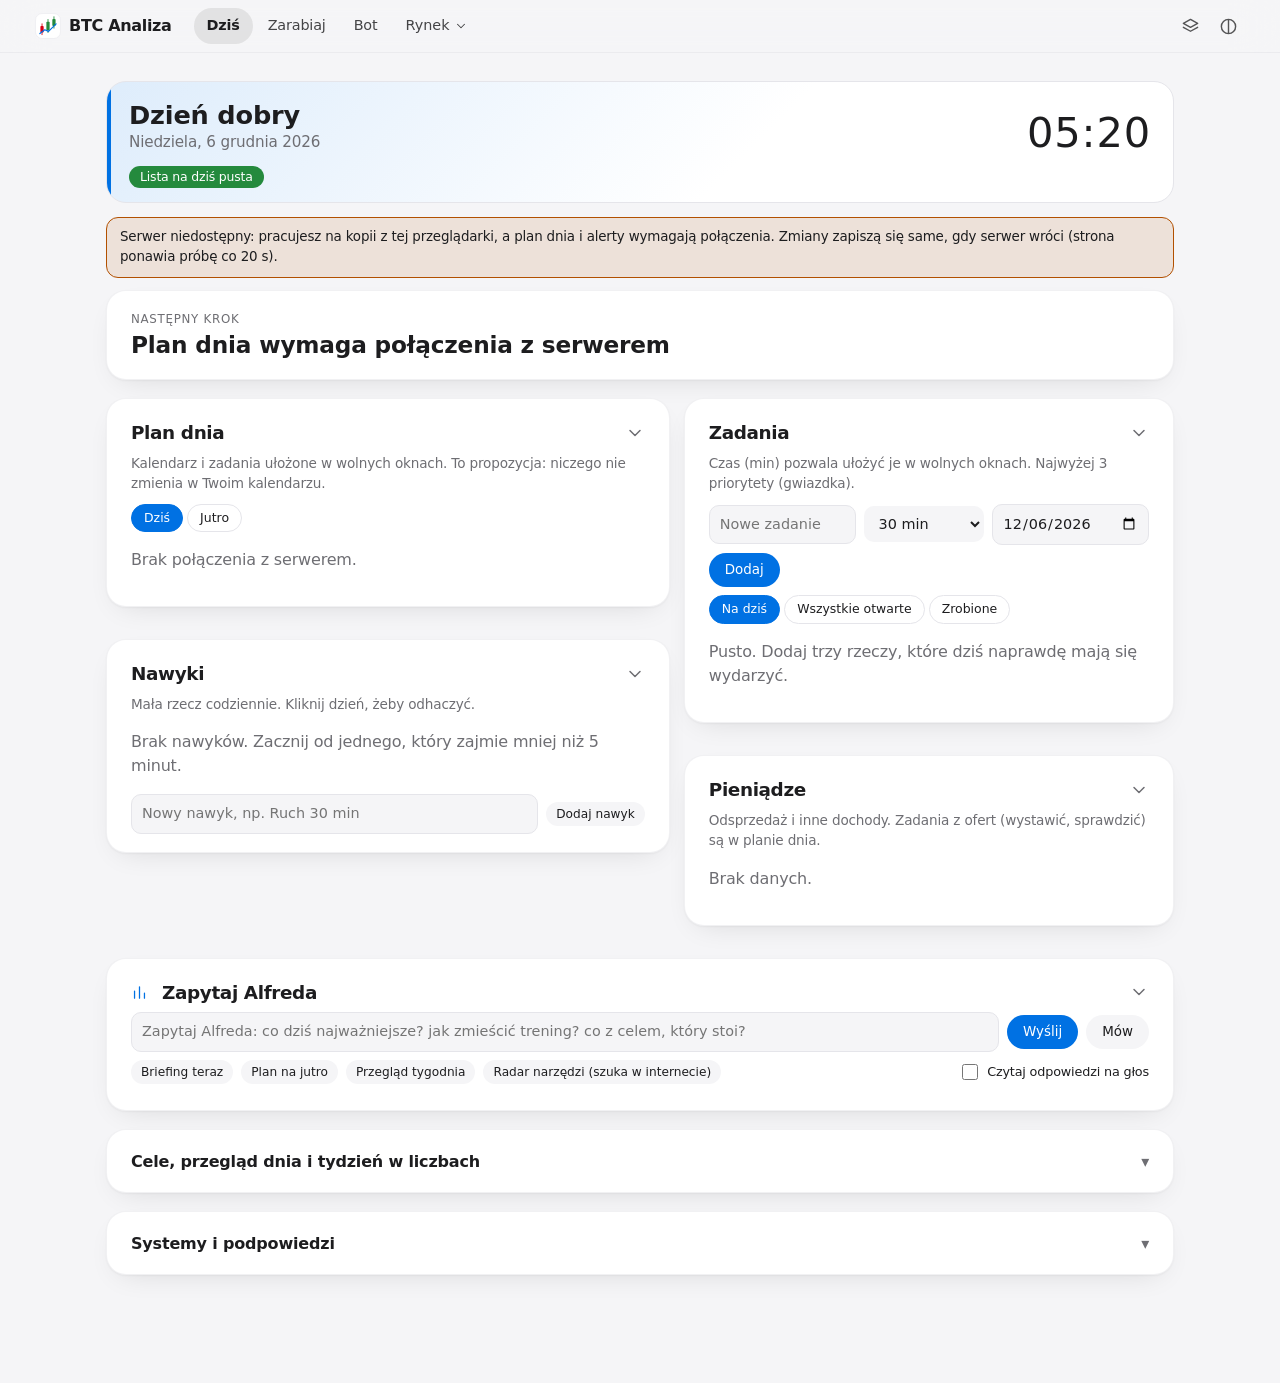
==== commit 2ac74d0f: "Prostsza obsluga i wspolpraca funkcji: strony Dzis i Zarabiaj, potok ofert, plan dnia Menu: Dzis | Z" ====
--- a/alfred.html
+++ b/alfred.html
@@ -4,7 +4,7 @@
 <meta charset="utf-8">
 <meta name="viewport" content="width=device-width, initial-scale=1">
 <meta name="robots" content="noindex, nofollow">
-<title>Alfred</title>
+<title>Dziś</title>
 <link rel="icon" href="favicon.svg" type="image/svg+xml">
 <link rel="stylesheet" href="ui.css">
 <script src="ui.js"></script>
@@ -14,180 +14,218 @@
 :root[data-theme="dark"]{--bg:#0A0F16;--card:#111A25;--card2:#16212E;--line:#223142;--ink:#E8EEF4;--muted:#93A1B1;--accent:#F7A234;--bull:#3DDC97;--bear:#FF6B81;--warn:#E6B450}
 *{box-sizing:border-box}
 body{margin:0;background:var(--bg);color:var(--ink);font-family:var(--sans);line-height:1.5}
-.wrap{max-width:1100px;margin:0 auto;padding:20px 16px 60px}
-h1,h2,h3{margin:0} h2{font-size:1.05rem;margin-bottom:4px} h3{font-size:.86rem;color:var(--muted);margin:12px 0 4px;font-weight:600}
+.wrap{max-width:1100px;margin:0 auto;padding:20px 16px 90px}
+h1,h2,h3{margin:0} h2{font-size:1.05rem;margin-bottom:4px} h3{font-size:.84rem;color:var(--muted);margin:12px 0 4px;font-weight:600}
 a{color:var(--accent)} .sub{color:var(--muted);font-size:.85rem;margin:0 0 10px} .note{color:var(--muted);font-size:.8rem;margin:8px 0 0} .mut{color:var(--muted)}
 .card{background:var(--card);border:1px solid var(--line);border-radius:16px;padding:16px 18px}
-.hero{position:relative;overflow:hidden;border:1px solid var(--line);border-radius:20px;padding:18px 22px 14px;margin-bottom:16px;background:linear-gradient(135deg,color-mix(in srgb,var(--accent) 13%,var(--card)),var(--card) 60%)}
+.hero{position:relative;overflow:hidden;border:1px solid var(--line);border-radius:20px;padding:18px 22px 14px;margin-bottom:14px;background:linear-gradient(135deg,color-mix(in srgb,var(--accent) 13%,var(--card)),var(--card) 60%)}
 .hero:before{content:"";position:absolute;inset:0 auto 0 0;width:4px;background:var(--accent)}
 .hud{display:flex;justify-content:space-between;align-items:flex-end;gap:12px;flex-wrap:wrap}
 .hello{font-size:1.6rem;font-weight:700;line-height:1.2} .date{color:var(--muted);font-size:.95rem} .date::first-letter{text-transform:uppercase}
 .clock{font-variant-numeric:tabular-nums;font-size:2.6rem;font-weight:300;letter-spacing:.02em;line-height:1}
 .chips{display:flex;gap:8px;flex-wrap:wrap;margin-top:12px}
 .chip{display:inline-block;padding:4px 12px;border-radius:999px;font-size:.78rem;border:1px solid var(--line);background:var(--card);color:var(--ink)}
-.chip.ok{border-color:var(--bull);color:var(--bull)} .chip.w{border-color:var(--warn);color:var(--warn)} .chip.bad{border-color:var(--bear);color:var(--bear)}
-.cols{display:grid;grid-template-columns:1fr 1fr;gap:16px;margin-bottom:16px} .col{display:flex;flex-direction:column;gap:16px;min-width:0}
-@media (max-width:860px){.cols{grid-template-columns:1fr}}
-.full{margin-bottom:16px}
+.chip.ok{border-color:var(--bull);color:var(--bull)}
+.alert{display:flex;gap:10px;align-items:flex-start;border-radius:12px;padding:8px 14px;font-size:.86rem;margin-bottom:8px;border:1px solid var(--warn);background:color-mix(in srgb,var(--warn) 12%,transparent)}
+.alert.bad{border-color:var(--bear);background:color-mix(in srgb,var(--bear) 12%,transparent)} .alert b{flex:none}
+.next{margin-bottom:14px;border-left:4px solid var(--accent)} .next .lab{font-size:.74rem;color:var(--muted);text-transform:uppercase;letter-spacing:.06em}
+.next .big{font-size:1.45rem;font-weight:700;line-height:1.25;margin:2px 0} .next .why{color:var(--muted);font-size:.92rem}
+.ask{margin-bottom:14px}
+#chatHist{margin-top:8px}
+.cols{display:grid;grid-template-columns:1.15fr 1fr;gap:14px;margin-bottom:14px} .col{display:flex;flex-direction:column;gap:14px;min-width:0}
+@media (max-width:860px){.cols{grid-template-columns:1fr}.col{display:contents}#plan{order:1}#tasks{order:2}#habits{order:3}#money{order:4}}
 input,select,textarea{width:100%;padding:8px 10px;border:1px solid var(--line);border-radius:10px;background:var(--card2);color:var(--ink);font:inherit;font-size:.9rem}
 textarea{min-height:56px;resize:vertical} label{display:block;font-size:.76rem;color:var(--muted)}
-.row{display:flex;gap:8px;align-items:center;flex-wrap:wrap} .row>.grow{flex:1;min-width:140px}
-.btn{display:inline-block;padding:7px 14px;border:1px solid var(--line);border-radius:10px;background:var(--card);color:var(--ink);font:inherit;font-size:.84rem;cursor:pointer}
-.btn.p{background:var(--accent);border-color:var(--accent);color:#fff} .btn.sm{padding:3px 9px;font-size:.76rem} .btn:disabled{opacity:.5;cursor:default}
-.tabs{display:flex;gap:4px;margin:10px 0 6px} .tabs button{border:1px solid var(--line);background:var(--card);color:var(--ink);padding:4px 12px;border-radius:999px;font:inherit;font-size:.78rem;cursor:pointer}
+.row{display:flex;gap:8px;align-items:center;flex-wrap:wrap} .row>.grow{flex:1;min-width:130px}
+.btn{display:inline-block;padding:7px 14px;border:1px solid var(--line);border-radius:10px;background:var(--card);color:var(--ink);font:inherit;font-size:.84rem;cursor:pointer;text-decoration:none}
+.btn.p{background:var(--accent);border-color:var(--accent);color:#fff} .btn.sm{padding:3px 10px;font-size:.76rem} .btn:disabled{opacity:.5;cursor:default}
+.tabs{display:flex;gap:4px;margin:8px 0 6px} .tabs button{border:1px solid var(--line);background:var(--card);color:var(--ink);padding:4px 12px;border-radius:999px;font:inherit;font-size:.78rem;cursor:pointer}
 .tabs button[aria-pressed=true]{background:var(--accent);color:#fff;border-color:var(--accent)}
 .item{display:flex;gap:10px;align-items:center;padding:7px 2px;border-bottom:1px solid var(--line);font-size:.9rem} .item:last-child{border-bottom:0}
-.item.habit .t{flex:1 1 150px}
-.item input[type=checkbox]{width:18px;height:18px;flex:none;margin:0} .item .t{flex:1;min-width:0;overflow-wrap:anywhere} .item.done .t{text-decoration:line-through;color:var(--muted)}
+.item input[type=checkbox]{width:18px;height:18px;flex:none;margin:0} .item .t{flex:1 1 140px;min-width:0;overflow-wrap:anywhere} .item.done .t{text-decoration:line-through;color:var(--muted)}
 .star{border:0;background:none;color:var(--muted);cursor:pointer;font-size:1.1rem;padding:0 4px} .star.on{color:var(--accent)}
 .x{border:0;background:none;color:var(--muted);cursor:pointer;font-size:1rem;padding:0 4px} .x:hover{color:var(--bear)}
 .badge{font-size:.72rem;padding:1px 8px;border-radius:999px;border:1px solid var(--line);color:var(--muted);white-space:nowrap} .badge.late{border-color:var(--bear);color:var(--bear)}
-.ev{display:flex;gap:10px;padding:5px 0;font-size:.88rem;border-bottom:1px dashed var(--line)} .ev:last-child{border-bottom:0}
-.ev .h{flex:none;width:92px;font-variant-numeric:tabular-nums;color:var(--muted)} .ev.past{opacity:.5} .ev.now{border-left:3px solid var(--accent);padding-left:8px;font-weight:600}
-.free{font-size:.8rem;color:var(--bull);margin:4px 0 0}
+.tl{display:flex;gap:10px;padding:6px 8px;font-size:.88rem;border-left:3px solid var(--line);margin:3px 0;align-items:center;flex-wrap:wrap}
+.tl .h{flex:none;width:96px;font-variant-numeric:tabular-nums;color:var(--muted)} .tl .t{flex:1 1 140px;min-width:0;overflow-wrap:anywhere}
+.tl.event{border-left-color:#4C8BF5;background:color-mix(in srgb,#4C8BF5 7%,transparent)} .tl.task{border-left-color:var(--accent)} .tl.past{opacity:.5} .tl.now{border-left-width:5px;font-weight:600}
+.free{font-size:.8rem;color:var(--bull);margin:6px 0 0} .sumline{font-size:.8rem;color:var(--muted);margin:2px 0 6px}
 .dots{display:flex;gap:5px} .dot{width:30px;height:30px;border-radius:50%;border:1px solid var(--line);background:var(--card2);color:var(--muted);font:inherit;font-size:.68rem;cursor:pointer;padding:0}
 .dot.on{background:var(--bull);border-color:var(--bull);color:#fff} .dot.today{outline:2px solid var(--accent);outline-offset:1px}
 .bar{height:10px;background:var(--card2);border:1px solid var(--line);border-radius:999px;overflow:hidden;margin:6px 0 2px} .bar i{display:block;height:100%;background:var(--bull)}
-.kv{display:flex;gap:10px;flex-wrap:wrap} .kv div{background:var(--card2);border:1px solid var(--line);border-radius:12px;padding:8px 14px;min-width:120px} .kv b{display:block;font-size:1.05rem} .kv span{font-size:.72rem;color:var(--muted)}
-#chat{display:flex;flex-direction:column;gap:8px;margin:10px 0;max-height:480px;overflow-y:auto}
+.kv{display:flex;gap:10px;flex-wrap:wrap} .kv div{background:var(--card2);border:1px solid var(--line);border-radius:12px;padding:8px 14px;min-width:110px} .kv b{display:block;font-size:1.05rem} .kv span{font-size:.72rem;color:var(--muted)}
+#chat{display:flex;flex-direction:column;gap:8px;margin:10px 0;max-height:340px;overflow-y:auto}
 .m{padding:9px 13px;border-radius:12px;white-space:pre-wrap;overflow-wrap:anywhere;font-size:.9rem;max-width:94%} .m.u{align-self:flex-end;background:color-mix(in srgb,var(--accent) 18%,transparent)} .m.a{align-self:flex-start;background:var(--card2);border:1px solid var(--line)}
-.brief{white-space:pre-wrap;overflow-wrap:anywhere;font-size:.92rem;background:var(--card2);border:1px solid var(--line);border-radius:12px;padding:12px 14px;margin:8px 0}
-.warn{background:color-mix(in srgb,var(--warn) 12%,transparent);border:1px solid var(--warn);border-radius:12px;padding:9px 13px;font-size:.84rem;margin-bottom:12px}
-.toast{position:fixed;left:50%;bottom:20px;transform:translateX(-50%);background:var(--ink);color:var(--bg);padding:9px 16px;border-radius:12px;font-size:.84rem;z-index:50;max-width:90vw}
+.brief{white-space:pre-wrap;overflow-wrap:anywhere;font-size:.9rem;background:var(--card2);border:1px solid var(--line);border-radius:12px;padding:10px 14px;margin:8px 0 0}
+details.card>summary{cursor:pointer;font-weight:600;list-style:none;display:flex;justify-content:space-between;align-items:center;gap:12px} details.card>summary::-webkit-details-marker{display:none} details.card>summary:after{content:"▾";color:var(--muted);flex:none} details.card[open]>summary:after{content:"▴"}
+details.more{margin-bottom:14px} .wk{display:flex;gap:8px;align-items:flex-end;height:96px;margin:8px 0} .wk div{flex:1;text-align:center;font-size:.7rem;color:var(--muted)} .wk i{display:block;background:var(--bull);border-radius:6px 6px 0 0;margin:0 auto;width:70%;min-height:2px}
+.prop{border:1px dashed var(--accent);border-radius:12px;padding:10px 12px;margin-top:8px} .prop label{display:flex;gap:8px;align-items:center;font-size:.88rem;color:var(--ink);padding:3px 0}
+#focus{position:fixed;left:0;right:0;bottom:0;z-index:40;display:none;padding:10px 16px;background:var(--card);border-top:2px solid var(--accent);box-shadow:0 -6px 24px rgba(0,0,0,.18)}
+#focus.on{display:block} #focus .in{max-width:1100px;margin:0 auto;display:flex;gap:12px;align-items:center;flex-wrap:wrap} #focus .tm{font-variant-numeric:tabular-nums;font-size:1.5rem;font-weight:600} #focus.end{background:color-mix(in srgb,var(--accent) 18%,var(--card))}
+.warnbox{background:color-mix(in srgb,var(--warn) 12%,transparent);border:1px solid var(--warn);border-radius:12px;padding:9px 13px;font-size:.84rem;margin-bottom:12px}
+.toast{position:fixed;left:50%;bottom:70px;transform:translateX(-50%);background:var(--ink);color:var(--bg);padding:9px 16px;border-radius:12px;font-size:.84rem;z-index:50;max-width:90vw}
 </style>
 </head>
 <body>
 <div class="wrap">
 <div class="hero" id="hero">
-  <div class="hud"><div><div class="hello" id="hello">Alfred</div><div class="date" id="date"></div></div><div class="clock" id="clock"></div></div>
+  <div class="hud"><div><div class="hello" id="hello">Dzień dobry</div><div class="date" id="date"></div></div><div class="clock" id="clock"></div></div>
   <div class="chips" id="chips"></div>
 </div>
 <div id="banner"></div>
-
-<section class="card full" id="briefing"></section>
-
+<div id="alerts"></div>
+<section class="card next" id="next"></section>
 <div class="cols">
-  <div class="col">
-    <section class="card" id="agenda"></section>
-    <section class="card" id="tasks"></section>
-  </div>
-  <div class="col">
-    <section class="card" id="habits"></section>
-    <section class="card" id="goals"></section>
-    <section class="card" id="review"></section>
-  </div>
+  <div class="col"><section class="card" id="plan"></section><section class="card" id="habits"></section></div>
+  <div class="col"><section class="card" id="tasks"></section><section class="card" id="money"></section></div>
 </div>
-
-<section class="card full" id="chatcard"></section>
-<section class="card full" id="status"></section>
+<section class="card ask" id="ask"></section>
+<details class="card more" id="more"><summary>Cele, przegląd dnia i tydzień w liczbach</summary><div id="moreBody"></div></details>
+<details class="card more" id="systems"><summary>Systemy i podpowiedzi</summary><div id="sysBody"></div></details>
 </div>
+<div id="focus" role="status"></div>
 <script>
 (() => {
 'use strict';
 const $ = id => document.getElementById(id);
 const el = (t, a, ...k) => { const e = document.createElement(t); for (const [n, v] of Object.entries(a || {})) { if (typeof v === 'function' && n.startsWith('on')) e.addEventListener(n.slice(2), v); else if (v != null && v !== false) e.setAttribute(n, v === true ? '' : v); } for (const c of k) if (c != null && c !== false) e.append(c.nodeType ? c : document.createTextNode(String(c))); return e; };
 const nf = (v, d = 0) => (v == null || Number.isNaN(v)) ? 'n/d' : new Intl.NumberFormat('pl-PL', {minimumFractionDigits: d, maximumFractionDigits: d}).format(v);
+const num = v => nf(v, Number.isInteger(v) ? 0 : 1);
+const zl = v => (v < 0 ? '−' : '') + nf(Math.abs(v), Number.isInteger(v) ? 0 : 2) + ' zł';
 const pad = n => String(n).padStart(2, '0');
-const num = v => nf(v, Number.isInteger(v) ? 0 : 1);
 const ymd = d => `${d.getFullYear()}-${pad(d.getMonth() + 1)}-${pad(d.getDate())}`;
 const addDays = (d, n) => { const x = new Date(d); x.setDate(x.getDate() + n); return x; };
 const hm = ts => { const d = new Date(ts * 1000); return `${pad(d.getHours())}:${pad(d.getMinutes())}`; };
+const dur = m => m >= 60 ? `${Math.floor(m / 60)} h${m % 60 ? ' ' + m % 60 + ' min' : ''}` : `${m} min`;
 const api = async path => { try { const r = await fetch('api/' + path, {cache: 'no-store'}); return r.ok ? await r.json() : null; } catch (e) { return null; } };
-const post = async (path, body) => { const r = await fetch('api/' + path, {method: 'POST', headers: {'Content-Type': 'application/json', 'X-Requested-With': 'btc-ui'}, body: JSON.stringify(body)}); const j = await r.json(); if (!r.ok) throw new Error(j.error || 'HTTP ' + r.status); return j; };
 const lg = k => { try { return localStorage.getItem(k); } catch (e) { return null; } };
 const ls = (k, v) => { try { localStorage.setItem(k, v); } catch (e) { /* tryb prywatny */ } };
 let toastT = null;
 const toast = msg => { document.querySelectorAll('.toast').forEach(t => t.remove()); const t = el('div', {class: 'toast', role: 'status'}, msg); document.body.append(t); clearTimeout(toastT); toastT = setTimeout(() => t.remove(), 4500); };
 const MAX_TOP = 3;
+// Przerysowanie karty nie może kasować tego, co użytkownik właśnie wpisuje: wartości pól data-k, które ruszył (data-d), i fokus przechodzą na nowe elementy.
+// Pola nietknięte biorą świeże dane (np. z serwera), więc stary pusty formularz nie nadpisuje wczytanych wartości.
+document.addEventListener('input', ev => { const t = ev.target; if (t && t.dataset && t.dataset.k) t.dataset.d = '1'; });
+const clean = (...els) => els.forEach(e => { delete e.dataset.d; });
+function rerender(box, kids) {
+  const old = {}, ae = document.activeElement, fk = ae && box.contains(ae) ? ae.dataset.k : null;
+  box.querySelectorAll('[data-d="1"]').forEach(e => { old[e.dataset.k] = e.value; });
+  box.replaceChildren(...kids);
+  box.querySelectorAll('[data-k]').forEach(e => { if (e.dataset.k in old) { e.value = old[e.dataset.k]; e.dataset.d = '1'; } });
+  if (fk) { const n = box.querySelector(`[data-k="${fk}"]`); if (n) { n.focus(); try { n.setSelectionRange(n.value.length, n.value.length); } catch (e) { /* pole liczby lub daty nie ma kursora */ } } }
+}
 
 // ----------------------------------------------------------------- stan
-const S = {tasks: [], habits: [], goals: [], journal: [], zar: null, agenda: null, brief: null, ai: null, bot: null, backup: null, prompts: {}, offline: false, taskTab: 'dzis', chat: []};
+const S = {tasks: [], habits: [], goals: [], journal: [], today: null, brief: null, ai: null, prompts: {}, offline: false, tab: 'dzis', taskTab: 'dzis', chat: [], chatOpen: false, focus: null, proposal: null, sys: null};
 const KEYS = {alfred_tasks: ['tasks', v => v || [], v => v], alfred_habits: ['habits', v => (v && v.habits) || [], v => ({habits: v})], alfred_goals: ['goals', v => v || [], v => v], alfred_journal: ['journal', v => v || [], v => v]};
 let uid = 0; const newId = () => Date.now() * 10 + (uid++ % 10);
+let rt = null; const refreshSoon = () => { clearTimeout(rt); rt = setTimeout(loadToday, 250); };
+// Konflikt zapisu (inne urządzenie albo potok ofert na serwerze zmieniły dane) nie gubi niczyich zmian: scalamy po id wersję ostatnio zsynchronizowaną, naszą i serwerową.
+const MERGE = {
+  alfred_tasks: (b, l, r) => UD.merge(b, l, r, 't'), alfred_goals: (b, l, r) => UD.merge(b, l, r, 't'), alfred_journal: (b, l, r) => UD.merge(b, l, r, 'date'),
+  alfred_habits: (b, l, r) => ({habits: UD.merge(b && b.habits, l.habits, r.habits, 'id', (x, y) => ({...x, days: [...new Set([...x.days, ...y.days])].sort()}))}),
+};
 async function persist(key) {
-  const [field, , wrap] = KEYS[key], r = await UD.save(key, wrap(S[field]));
-  if (r.conflict) { S[field] = KEYS[key][1](r.value); renderAll(); toast('Dane zmieniono na innym urządzeniu: wczytano najnowszą wersję. Powtórz ostatnią zmianę, jeśli jej nie widać.'); }
-  else if (r.offline) { S.offline = true; renderBanner(); }
+  const [field, parse, wrap] = KEYS[key];
+  const r = await UD.sync(key, {get: () => wrap(S[field]), merge: MERGE[key], apply: v => { S[field] = parse(v); renderAll(); }});
+  if (r.offline) { S.offline = true; renderBanner(); retrySoon(); }
+  else if (!r.ok && r.conflict) toast('Dane zmieniono na innym urządzeniu: wczytano najnowszą wersję.');
   else if (!r.ok) toast('Błąd zapisu: ' + (r.error || ''));
-}
-
-// ----------------------------------------------------------------- pomocnicze dane
-const monthProfit = () => { const z = S.zar; if (!z || !z.entries) return {profit: null, goal: null}; const m = ymd(new Date()).slice(0, 7); return {profit: z.entries.filter(e => e.date.startsWith(m)).reduce((a, e) => a + (e.kind === 'in' ? e.amt : -e.amt), 0), goal: z.goal || null}; };
-const streak = days => { const ds = new Set(days); let d = new Date(); if (!ds.has(ymd(d))) d = addDays(d, -1); let n = 0; while (ds.has(ymd(d))) { n++; d = addDays(d, -1); } return n; };
+  else if (r.merged) toast('Scalono zmiany z innego urządzenia.');
+  refreshSoon();
+}
+let retryT = null;
+function retrySoon() { clearTimeout(retryT); retryT = setTimeout(loadToday, 20000); }
+const syncAll = () => Object.keys(KEYS).forEach(persist);
 const openTasks = () => S.tasks.filter(t => !t.done);
-const todayTasks = () => { const td = ymd(new Date()); return openTasks().filter(t => t.top || (t.date && t.date <= td)); };      // zadania bez terminu to „kiedyś”: widać je w „Wszystkie otwarte"
-const dayEvents = day => ((S.agenda && S.agenda.events) || []).filter(e => e.day <= day && day <= e.end_day);
-function freeSlots(day, fromNow) {
-  const [y, m, d] = day.split('-').map(Number); let lo = new Date(y, m - 1, d, 8).getTime() / 1000; const hi = new Date(y, m - 1, d, 20).getTime() / 1000;
-  if (fromNow) lo = Math.max(lo, Date.now() / 1000);
-  const busy = dayEvents(day).filter(e => e.busy && !e.all_day && e.e > lo && e.s < hi).map(e => [Math.max(e.s, lo), Math.min(e.e, hi)]).sort((a, b) => a[0] - b[0]);
-  const out = []; let cur = lo; for (const [s, e] of busy) { if (s - cur >= 2700) out.push([cur, s]); cur = Math.max(cur, e); } if (hi - cur >= 2700) out.push([cur, hi]); return out;
-}
-
-// ----------------------------------------------------------------- hero i baner
+const todayTasks = () => { const td = ymd(new Date()); return openTasks().filter(t => t.top || (t.date && t.date <= td)); };
+const taskById = id => S.tasks.find(t => t.t === id);
+function markDone(t) { t.done = true; t.done_ts = Date.now(); persist('alfred_tasks'); renderTasks(); renderHero(); }
+function toTomorrow(t) { t.date = ymd(addDays(new Date(), 1)); t.top = false; }
+
+// ----------------------------------------------------------------- hero, baner, uwagi
 function renderHero() {
-  const now = new Date(), h = now.getHours();
+  const now = new Date(), h = now.getHours(), T = S.today;
   $('hello').textContent = h < 5 ? 'Dobrej nocy' : h < 18 ? 'Dzień dobry' : 'Dobry wieczór';
   $('date').textContent = now.toLocaleDateString('pl-PL', {weekday: 'long', day: 'numeric', month: 'long', year: 'numeric'});
   $('clock').textContent = `${pad(h)}:${pad(now.getMinutes())}`;
-}
-function renderChips() {
-  const chips = $('chips'); chips.replaceChildren(); const now = Date.now() / 1000;
-  const next = ((S.agenda && S.agenda.events) || []).find(e => !e.all_day && e.s > now);
-  if (S.agenda && S.agenda.configured) chips.append(el('span', {class: 'chip'}, next ? `Następne: ${hm(next.s)} ${next.title.slice(0, 40)} (za ${Math.max(1, Math.round((next.s - now) / 60)) < 90 ? Math.max(1, Math.round((next.s - now) / 60)) + ' min' : Math.round((next.s - now) / 3600) + ' h'})` : 'Brak kolejnych wydarzeń'));
-  const tt = todayTasks(); chips.append(el('span', {class: 'chip' + (tt.length ? '' : ' ok')}, tt.length ? `Do zrobienia dziś: ${tt.length}` : 'Lista na dziś pusta'));
-  if (S.habits.length) { const td = ymd(new Date()), done = S.habits.filter(h => h.days.includes(td)).length; chips.append(el('span', {class: 'chip' + (done === S.habits.length ? ' ok' : '')}, `Nawyki: ${done}/${S.habits.length}`)); }
-  const mp = monthProfit(); if (mp.profit != null && mp.goal) chips.append(el('span', {class: 'chip' + (mp.profit >= mp.goal ? ' ok' : '')}, `Zarobki w miesiącu: ${nf(mp.profit / mp.goal * 100)}% celu`));
-}
-function renderBanner() {
-  const b = $('banner'); b.replaceChildren();
-  if (S.offline) b.append(el('div', {class: 'warn'}, 'Serwer niedostępny: pracujesz na kopii z tej przeglądarki, zmiany zapiszą się na serwerze po powrocie połączenia.'));
-}
-
-// ----------------------------------------------------------------- briefing
-function renderBriefing() {
-  const box = $('briefing'), b = S.brief;
-  const when = b && b.ts ? new Date(b.ts * 1000).toLocaleString('pl-PL', {day: 'numeric', month: 'long', hour: '2-digit', minute: '2-digit'}) : '';
-  const kids = [el('h2', null, 'Briefing Alfreda'), el('p', {class: 'sub'}, 'Poranny briefing powstaje codziennie o 7:00 z kalendarza, zadań, nawyków i celów (wysyłam go też na Telegram). Możesz poprosić o świeży w każdej chwili.')];
-  if (b && b.text) { kids.push(el('div', {class: 'brief'}, b.text)); kids.push(el('p', {class: 'note'}, `${b.kind === 'plain' ? 'Wersja bez AI (złożona z danych). ' : ''}${when}${b.live ? ' (na prośbę)' : ''}`)); }
-  else kids.push(el('p', {class: 'mut'}, 'Jeszcze nie ma briefingu. Pierwszy powstanie jutro o 7:00 albo poproś o niego teraz.'));
-  kids.push(el('div', {class: 'row'}, el('button', {class: 'btn p', type: 'button', onclick: () => ask('morning', 'Briefing na dziś')}, 'Briefing teraz'), el('button', {class: 'btn', type: 'button', onclick: () => ask('tomorrow', 'Plan na jutro')}, 'Plan na jutro'),
-    el('button', {class: 'btn', type: 'button', onclick: () => ask('week', 'Przegląd tygodnia')}, 'Przegląd tygodnia')));
+  const chips = $('chips'); chips.replaceChildren(); const nowS = Date.now() / 1000;
+  const next = T && T.plan.today.timeline.find(e => e.kind === 'event' && e.s > nowS);
+  if (next) { const m = Math.max(1, Math.round((next.s - nowS) / 60)); chips.append(el('span', {class: 'chip'}, `Następne: ${hm(next.s)} ${next.title.slice(0, 36)} (za ${m < 90 ? m + ' min' : Math.round(m / 60) + ' h'})`)); }
+  const tt = todayTasks(); chips.append(el('span', {class: 'chip' + (tt.length ? '' : ' ok')}, tt.length ? `Zadania na dziś: ${tt.length}` : 'Lista na dziś pusta'));
+  if (S.habits.length) { const td = ymd(now), done = S.habits.filter(x => x.days.includes(td)).length; chips.append(el('span', {class: 'chip' + (done === S.habits.length ? ' ok' : '')}, `Nawyki: ${done}/${S.habits.length}`)); }
+  const m = T && T.money; if (m && m.goal && m.profit_month != null) chips.append(el('span', {class: 'chip' + (m.profit_month >= m.goal ? ' ok' : '')}, `Zarobki w miesiącu: ${nf(m.profit_month / m.goal * 100)}% celu`));
+}
+function renderBanner() { $('banner').replaceChildren(...(S.offline ? [el('div', {class: 'warnbox'}, 'Serwer niedostępny: pracujesz na kopii z tej przeglądarki, a plan dnia i alerty wymagają połączenia. Zmiany zapiszą się same, gdy serwer wróci (strona ponawia próbę co 20 s).')] : [])); }
+function renderAlerts() {
+  const box = $('alerts'); box.replaceChildren(); const list = ((S.today && S.today.alerts) || []).filter(a => a.level !== 'info').slice(0, 4);
+  list.forEach(a => box.append(el('div', {class: 'alert' + (a.level === 'bad' ? ' bad' : '')}, el('b', null, a.level === 'bad' ? 'Pilne:' : 'Uwaga:'), el('span', null, a.text))));
+}
+
+// ----------------------------------------------------------------- następny krok i briefing
+function renderNext() {
+  const box = $('next'), T = S.today;
+  if (!T) { box.replaceChildren(el('div', {class: 'lab'}, 'Następny krok'), el('div', {class: 'big'}, S.offline ? 'Plan dnia wymaga połączenia z serwerem' : 'Ładuję plan…')); return; }
+  const n = T.next_step, kids = [el('div', {class: 'lab'}, 'Następny krok'), el('div', {class: 'big'}, n.title), el('div', {class: 'why'}, n.why)], row = el('div', {class: 'row', style: 'margin-top:10px'});
+  const t = n.t != null ? taskById(n.t) : null;
+  if (n.kind === 'task' && t) {
+    row.append(el('button', {class: 'btn p', type: 'button', onclick: () => focusStart(t, Math.min(25, n.min || 25))}, `Start ${Math.min(25, n.min || 25)} min`), el('button', {class: 'btn', type: 'button', onclick: () => markDone(t)}, 'Zrobione'),
+      el('button', {class: 'btn', type: 'button', onclick: () => { toTomorrow(t); persist('alfred_tasks'); renderTasks(); toast('Przeniesione na jutro.'); }}, 'Później'));
+  } else if (n.kind === 'plan') row.append(el('button', {class: 'btn p', type: 'button', onclick: () => { const i = $('tnew'); i.scrollIntoView({behavior: 'smooth', block: 'center'}); i.focus(); }}, 'Dodaj zadanie'));
+  else if (n.kind === 'overload') row.append(el('button', {class: 'btn p', type: 'button', onclick: moveOverflow}, 'Przenieś te zadania na jutro'));
+  else if (n.kind === 'review') row.append(el('button', {class: 'btn p', type: 'button', onclick: () => { $('more').open = true; $('more').scrollIntoView({behavior: 'smooth', block: 'start'}); }}, 'Otwórz przegląd dnia'));
+  else if (n.kind === 'rest') row.append(el('button', {class: 'btn', type: 'button', onclick: () => { S.tab = 'jutro'; renderPlan(); $('plan').scrollIntoView({behavior: 'smooth'}); }}, 'Zobacz jutro'));
+  row.append(el('button', {class: 'btn', type: 'button', onclick: () => { const i = $('cin'); i.scrollIntoView({behavior: 'smooth', block: 'center'}); i.focus(); }}, 'Zapytaj Alfreda'));
+  kids.push(row);
+  const b = S.brief;
+  if (b && b.text) { const d = el('details', {style: 'margin-top:10px'}, el('summary', {class: 'mut', style: 'cursor:pointer;font-size:.84rem'}, `Briefing z ${new Date(b.ts * 1000).toLocaleString('pl-PL', {day: 'numeric', month: 'long', hour: '2-digit', minute: '2-digit'})}${b.kind === 'plain' ? ' (bez AI)' : ''}`), el('div', {class: 'brief'}, b.text)); if (S.briefOpen === undefined ? new Date().getHours() < 12 : S.briefOpen) d.open = true; d.addEventListener('toggle', () => { S.briefOpen = d.open; }); kids.push(d); }
   box.replaceChildren(...kids);
 }
-
-// ----------------------------------------------------------------- kalendarz
-function renderAgenda() {
-  const box = $('agenda'), A = S.agenda, kids = [el('h2', null, 'Kalendarz'), el('p', {class: 'sub'}, 'Najbliższe dni z Twojego kalendarza (tylko odczyt) i wolne okna 8:00-20:00.')];
-  if (!A || !A.configured) {
-    kids.push(el('p', {class: 'mut'}, 'Kalendarz nie jest podłączony.'));
-    kids.push(el('details', null, el('summary', null, 'Jak podłączyć Kalendarz Google'), el('ol', {class: 'sub', style: 'padding-left:18px'},
-      el('li', null, 'Kalendarz Google (komputer) → Ustawienia → wybierz swój kalendarz → „Integrowanie kalendarza”.'), el('li', null, 'Skopiuj „Tajny adres w formacie iCal”. To sekret: nie wklejaj go do żadnych rozmów ani wiadomości.'),
-      el('li', null, 'Na serwerze wpisz go do pliku alfred.env (linia AGENDA_ICS_URLS=Nazwa|adres) i odczekaj do 15 minut. Szczegóły: vps/INSTRUKCJA_VPS.md, sekcja „Alfred”.'))));
-    box.replaceChildren(...kids); return;
+function moveOverflow() {
+  const un = S.today.plan.today.unscheduled; let n = 0;
+  un.forEach(u => { const t = taskById(u.t); if (t) { toTomorrow(t); n++; } });
+  persist('alfred_tasks'); renderTasks(); toast(n ? `Przeniesiono na jutro: ${n}.` : 'Nic do przeniesienia.');
+}
+
+// ----------------------------------------------------------------- plan dnia
+function renderPlan() {
+  const box = $('plan'), T = S.today, kids = [el('h2', null, 'Plan dnia'), el('p', {class: 'sub'}, 'Kalendarz i zadania ułożone w wolnych oknach. To propozycja: niczego nie zmienia w Twoim kalendarzu.')];
+  const tabs = el('div', {class: 'tabs', role: 'group'}); [['dzis', 'Dziś'], ['jutro', 'Jutro']].forEach(([k, l]) => tabs.append(el('button', {type: 'button', 'aria-pressed': S.tab === k ? 'true' : 'false', onclick: () => { S.tab = k; renderPlan(); }}, l))); kids.push(tabs);
+  if (!T) { kids.push(el('p', {class: 'mut'}, S.offline ? 'Brak połączenia z serwerem.' : 'Ładuję…')); box.replaceChildren(...kids); return; }
+  const P = T.plan[S.tab === 'dzis' ? 'today' : 'tomorrow'], now = Date.now() / 1000, isToday = S.tab === 'dzis';
+  const noCal = T.alerts.find(a => a.where === 'agenda' && a.level === 'info');
+  if (P.all_day.length) kids.push(el('div', {class: 'chips', style: 'margin:0 0 6px'}, ...P.all_day.map(a => el('span', {class: 'chip'}, 'cały dzień: ' + a.title))));
+  const s = P.summary; kids.push(el('div', {class: 'sumline'}, `Zajęte ${dur(s.busy_min)} · zadania ${dur(s.planned_min)} · wolne ${dur(s.free_min)}` + (s.overloaded ? ' · nie wszystko się mieści' : '')));
+  if (!P.timeline.length) kids.push(el('p', {class: 'mut'}, isToday ? 'Na dziś nic zaplanowanego. Dodaj zadania z czasem (po prawej).' : 'Na jutro nic zaplanowanego.'));
+  P.timeline.forEach(it => {
+    const past = isToday && it.e < now, cur = isToday && it.s <= now && now < it.e, row = el('div', {class: `tl ${it.kind}${past ? ' past' : ''}${cur ? ' now' : ''}`}, el('span', {class: 'h'}, `${hm(it.s)}-${hm(it.e)}`));
+    if (it.kind === 'event') row.append(el('span', {class: 't'}, it.title, it.loc ? el('span', {class: 'mut'}, ' · ' + it.loc) : null));
+    else {
+      row.append(el('span', {class: 't'}, it.top ? '★ ' : '', it.title, it.late ? el('span', {class: 'badge late', style: 'margin-left:6px'}, 'zaległe') : null, el('span', {class: 'badge', style: 'margin-left:6px'}, `${it.min} min`)));
+      const t = taskById(it.t);
+      if (t && isToday) { row.append(el('button', {class: 'btn sm p', type: 'button', onclick: () => focusStart(t, Math.min(25, it.min))}, 'Start'), el('button', {class: 'btn sm', type: 'button', 'aria-label': 'Zrobione: ' + it.title, onclick: () => markDone(t)}, '✓')); }
+    }
+    kids.push(row);
+  });
+  if (P.unscheduled.length) {
+    kids.push(el('h3', null, `Nie mieści się (${P.unscheduled.length})`));
+    P.unscheduled.forEach(u => { const t = taskById(u.t); kids.push(el('div', {class: 'item'}, el('span', {class: 't'}, u.title, el('span', {class: 'badge', style: 'margin-left:6px'}, `${u.min} min`)), isToday && t ? el('button', {class: 'btn sm', type: 'button', onclick: () => { toTomorrow(t); persist('alfred_tasks'); renderTasks(); }}, 'Na jutro') : null)); });
   }
-  const age = A.age_s; if (!A.ok || (age != null && age > 6 * 3600)) kids.push(el('div', {class: 'warn'}, (A.calendars || []).filter(c => !c.ok).map(c => `${c.name}: ${c.error}`).join('; ') || (A.error || '') || `Dane kalendarza są sprzed ${nf(age / 3600, 1)} h.`));
-  const now = Date.now() / 1000; let any = false;
-  for (let i = 0; i < 5; i++) {
-    const dt = addDays(new Date(), i), day = ymd(dt), evs = dayEvents(day); if (!evs.length && i > 1) continue; any = any || evs.length > 0;
-    const title = i === 0 ? 'Dziś' : i === 1 ? 'Jutro' : dt.toLocaleDateString('pl-PL', {weekday: 'long', day: 'numeric', month: 'long'});
-    kids.push(el('h3', null, `${title} (${evs.length})`));
-    if (!evs.length) kids.push(el('p', {class: 'note'}, 'Brak wydarzeń: dzień dla Ciebie.'));
-    evs.sort((a, b) => (b.all_day - a.all_day) || a.s - b.s).forEach(e => kids.push(el('div', {class: 'ev' + (i === 0 && !e.all_day && e.e < now ? ' past' : '') + (i === 0 && !e.all_day && e.s <= now && now < e.e ? ' now' : '')},
-      el('span', {class: 'h'}, e.all_day ? 'cały dzień' : `${hm(e.s)}-${hm(e.e)}`), el('span', null, e.title, e.loc ? el('span', {class: 'mut'}, ' · ' + e.loc) : null, S.agenda.calendars && S.agenda.calendars.length > 1 ? el('span', {class: 'mut'}, ' · ' + e.cal) : null))));
-    if (i < 2) { const fs = freeSlots(day, i === 0); kids.push(el('p', {class: 'free'}, fs.length ? 'Wolne: ' + fs.map(([a, b]) => `${hm(a)}-${hm(b)}`).join(', ') : 'Brak wolnych okien (min. 45 min).')); }
-  }
-  kids.push(el('p', {class: 'note'}, `Dane z ${A.age_s != null ? nf(A.age_s / 60) + ' min temu' : 'nieznanego czasu'}. Google nie podaje, jak szybko zmiany pojawiają się w adresie iCal: nowe wydarzenie może mieć opóźnienie.`));
+  if (P.free.length) kids.push(el('p', {class: 'free'}, 'Wolne: ' + P.free.map(([a, b]) => `${hm(a)}-${hm(b)}`).join(', ')));
+  if (noCal) kids.push(el('details', {style: 'margin-top:8px'}, el('summary', {class: 'mut', style: 'cursor:pointer;font-size:.84rem'}, 'Podłącz Kalendarz Google, żeby plan znał Twoje wydarzenia'),
+    el('ol', {class: 'sub', style: 'padding-left:18px'}, el('li', null, 'Kalendarz Google (komputer) → Ustawienia → wybierz kalendarz → „Integrowanie kalendarza”.'), el('li', null, 'Skopiuj „Tajny adres w formacie iCal” (to sekret: nie wklejaj go do rozmów).'), el('li', null, 'Na serwerze wpisz go do alfred.env (AGENDA_ICS_URLS). Szczegóły: vps/INSTRUKCJA_VPS.md, sekcja „Alfred”.'))));
   box.replaceChildren(...kids);
 }
 
 // ----------------------------------------------------------------- zadania
 function renderTasks() {
-  const box = $('tasks'), td = ymd(new Date()), kids = [el('h2', null, 'Zadania i priorytety'), el('p', {class: 'sub'}, `Najwyżej ${MAX_TOP} priorytety (gwiazdka). Reszta czeka na wolne okna.`)];
-  const inp = el('input', {id: 'tnew', placeholder: 'Nowe zadanie', maxlength: '200', 'aria-label': 'Nowe zadanie', class: 'grow'}), dt = el('input', {type: 'date', value: td, 'aria-label': 'Termin', style: 'width:auto'});
-  const add = () => { const text = inp.value.trim(); if (!text) return; S.tasks.push({t: newId(), text, date: dt.value || '', done: false, top: false, done_ts: null}); persist('alfred_tasks'); renderTasks(); renderChips(); $('tnew').focus(); };
+  const box = $('tasks'), td = ymd(new Date()), late = openTasks().filter(t => t.date && t.date < td), kids = [el('h2', null, 'Zadania'), el('p', {class: 'sub'}, `Czas (min) pozwala ułożyć je w wolnych oknach. Najwyżej ${MAX_TOP} priorytety (gwiazdka).`)];
+  const inp = el('input', {id: 'tnew', 'data-k': 'tnew', placeholder: 'Nowe zadanie', maxlength: '200', 'aria-label': 'Nowe zadanie', class: 'grow'}), dt = el('input', {type: 'date', 'data-k': 'tdate', value: td, 'aria-label': 'Termin', style: 'width:auto'});
+  const mins = el('select', {'data-k': 'tmin', 'aria-label': 'Szacowany czas', style: 'width:auto'}, ...[10, 15, 20, 30, 45, 60, 90, 120, 180, 240].map(m => el('option', {value: String(m)}, dur(m)))); mins.value = '30';
+  const add = () => { const text = inp.value.trim(); if (!text) return; S.tasks.push({t: newId(), text, date: dt.value || '', done: false, top: false, done_ts: null, min: Number(mins.value), ref: ''}); inp.value = ''; clean(inp); persist('alfred_tasks'); renderTasks(); renderHero(); $('tnew').focus(); };
   inp.addEventListener('keydown', e => { if (e.key === 'Enter') add(); });
-  kids.push(el('div', {class: 'row'}, inp, dt, el('button', {class: 'btn p', type: 'button', onclick: add}, 'Dodaj')));
+  kids.push(el('div', {class: 'row'}, inp, mins, dt, el('button', {class: 'btn p', type: 'button', onclick: add}, 'Dodaj')));
+  if (late.length) kids.push(el('div', {class: 'row', style: 'margin-top:8px'}, el('span', {class: 'badge late'}, `zaległe: ${late.length}`), el('button', {class: 'btn sm', type: 'button', onclick: () => { late.forEach(t => { t.date = td; }); persist('alfred_tasks'); renderTasks(); }}, 'Przenieś na dziś')));
   const tabs = el('div', {class: 'tabs', role: 'group'}); [['dzis', 'Na dziś'], ['wszystkie', 'Wszystkie otwarte'], ['zrobione', 'Zrobione']].forEach(([k, l]) => tabs.append(el('button', {type: 'button', 'aria-pressed': S.taskTab === k ? 'true' : 'false', onclick: () => { S.taskTab = k; renderTasks(); }}, l)));
   kids.push(tabs);
   let list = S.taskTab === 'dzis' ? todayTasks() : S.taskTab === 'wszystkie' ? openTasks() : S.tasks.filter(t => t.done).sort((a, b) => (b.done_ts || 0) - (a.done_ts || 0)).slice(0, 30);
@@ -195,128 +233,190 @@
   if (!list.length) kids.push(el('p', {class: 'mut'}, S.taskTab === 'zrobione' ? 'Nic jeszcze nie zrobione.' : 'Pusto. Dodaj trzy rzeczy, które dziś naprawdę mają się wydarzyć.'));
   list.forEach(t => {
     const cb = el('input', {type: 'checkbox', 'aria-label': 'Zrobione: ' + t.text}); cb.checked = t.done;
-    cb.addEventListener('change', () => { t.done = cb.checked; t.done_ts = t.done ? Date.now() : null; persist('alfred_tasks'); renderTasks(); renderChips(); });
+    cb.addEventListener('change', () => { t.done = cb.checked; t.done_ts = t.done ? Date.now() : null; persist('alfred_tasks'); renderTasks(); renderHero(); });
     const star = el('button', {class: 'star' + (t.top ? ' on' : ''), type: 'button', 'aria-label': t.top ? 'Zdejmij priorytet' : 'Ustaw priorytet', 'aria-pressed': t.top ? 'true' : 'false', title: 'Priorytet'}, t.top ? '★' : '☆');
     star.addEventListener('click', () => { if (!t.top && openTasks().filter(x => x.top).length >= MAX_TOP) { toast(`Priorytety to maksymalnie ${MAX_TOP}: zdejmij jeden, żeby dodać nowy.`); return; } t.top = !t.top; persist('alfred_tasks'); renderTasks(); });
-    const del = el('button', {class: 'x', type: 'button', 'aria-label': 'Usuń zadanie', title: 'Usuń'}, '×'); del.addEventListener('click', () => { S.tasks = S.tasks.filter(x => x.t !== t.t); persist('alfred_tasks'); renderTasks(); renderChips(); });
-    kids.push(el('div', {class: 'item' + (t.done ? ' done' : '')}, cb, star, el('span', {class: 't'}, t.text), t.date ? el('span', {class: 'badge' + (!t.done && t.date < td ? ' late' : '')}, t.date === td ? 'dziś' : t.date) : null, del));
+    const del = el('button', {class: 'x', type: 'button', 'aria-label': 'Usuń zadanie', title: 'Usuń'}, '×'); del.addEventListener('click', () => { S.tasks = S.tasks.filter(x => x.t !== t.t); persist('alfred_tasks'); renderTasks(); renderHero(); });
+    kids.push(el('div', {class: 'item' + (t.done ? ' done' : '')}, cb, star, el('span', {class: 't'}, t.text, t.ref ? el('span', {class: 'badge', style: 'margin-left:6px', title: 'Zadanie z potoku ofert (Zarabiaj)'}, 'oferta') : null), t.min ? el('span', {class: 'badge'}, `${t.min} min`) : null,
+      t.date ? el('span', {class: 'badge' + (!t.done && t.date < td ? ' late' : '')}, t.date === td ? 'dziś' : t.date) : null, del));
   });
-  box.replaceChildren(...kids);
+  rerender(box, kids);
 }
 
 // ----------------------------------------------------------------- nawyki
 function renderHabits() {
-  const box = $('habits'), td = ymd(new Date()), kids = [el('h2', null, 'Nawyki'), el('p', {class: 'sub'}, 'Mała rzecz codziennie. Kliknij dzień, żeby odhaczyć (ostatnie 7 dni).')];
-  const inp = el('input', {placeholder: 'Nowy nawyk, np. Ruch 30 min', maxlength: '60', 'aria-label': 'Nowy nawyk', class: 'grow'});
-  const add = () => { const name = inp.value.trim(); if (!name) return; if (S.habits.length >= 30) { toast('Najwyżej 30 nawyków.'); return; } S.habits.push({id: String(newId()), name, days: []}); persist('alfred_habits'); renderHabits(); renderChips(); };
+  const box = $('habits'), kids = [el('h2', null, 'Nawyki'), el('p', {class: 'sub'}, 'Mała rzecz codziennie. Kliknij dzień, żeby odhaczyć.')];
+  const streak = days => { const ds = new Set(days); let d = new Date(); if (!ds.has(ymd(d))) d = addDays(d, -1); let n = 0; while (ds.has(ymd(d))) { n++; d = addDays(d, -1); } return n; };
+  const inp = el('input', {'data-k': 'hnew', placeholder: 'Nowy nawyk, np. Ruch 30 min', maxlength: '60', 'aria-label': 'Nowy nawyk', class: 'grow'});
+  const add = () => { const name = inp.value.trim(); if (!name) return; if (S.habits.length >= 30) { toast('Najwyżej 30 nawyków.'); return; } S.habits.push({id: String(newId()), name, days: []}); inp.value = ''; clean(inp); persist('alfred_habits'); renderHabits(); renderHero(); };
   inp.addEventListener('keydown', e => { if (e.key === 'Enter') add(); });
-  kids.push(el('div', {class: 'row'}, inp, el('button', {class: 'btn p', type: 'button', onclick: add}, 'Dodaj')));
   if (!S.habits.length) kids.push(el('p', {class: 'mut'}, 'Brak nawyków. Zacznij od jednego, który zajmie mniej niż 5 minut.'));
   S.habits.forEach(h => {
     const dots = el('div', {class: 'dots'});
     for (let i = 6; i >= 0; i--) {
       const d = addDays(new Date(), -i), key = ymd(d), on = h.days.includes(key), b = el('button', {class: 'dot' + (on ? ' on' : '') + (i === 0 ? ' today' : ''), type: 'button', 'aria-pressed': on ? 'true' : 'false', 'aria-label': `${h.name}: ${d.toLocaleDateString('pl-PL', {weekday: 'long', day: 'numeric', month: 'long'})}`}, d.toLocaleDateString('pl-PL', {weekday: 'narrow'}));
-      b.addEventListener('click', () => { h.days = on ? h.days.filter(x => x !== key) : [...h.days, key].sort(); persist('alfred_habits'); renderHabits(); renderChips(); }); dots.append(b);
+      b.addEventListener('click', () => { h.days = on ? h.days.filter(x => x !== key) : [...h.days, key].sort(); persist('alfred_habits'); renderHabits(); renderHero(); }); dots.append(b);
     }
-    const del = el('button', {class: 'x', type: 'button', 'aria-label': 'Usuń nawyk ' + h.name, title: 'Usuń'}, '×'); del.addEventListener('click', () => { if (confirm(`Usunąć nawyk „${h.name}” razem z historią?`)) { S.habits = S.habits.filter(x => x.id !== h.id); persist('alfred_habits'); renderHabits(); renderChips(); } });
+    const del = el('button', {class: 'x', type: 'button', 'aria-label': 'Usuń nawyk ' + h.name, title: 'Usuń'}, '×'); del.addEventListener('click', () => { if (confirm(`Usunąć nawyk „${h.name}” razem z historią?`)) { S.habits = S.habits.filter(x => x.id !== h.id); persist('alfred_habits'); renderHabits(); renderHero(); } });
     const st = streak(h.days);
-    kids.push(el('div', {class: 'item habit', style: 'flex-wrap:wrap'}, el('span', {class: 't'}, h.name, el('span', {class: 'mut'}, st ? ` · seria ${st} ${st === 1 ? 'dzień' : 'dni'}` : ' · bez serii')), dots, del));
+    kids.push(el('div', {class: 'item', style: 'flex-wrap:wrap'}, el('span', {class: 't'}, h.name, el('span', {class: 'mut'}, st ? ` · seria ${st} ${st === 1 ? 'dzień' : 'dni'}` : ' · bez serii')), dots, del));
   });
+  kids.push(el('div', {class: 'row', style: 'margin-top:8px'}, inp, el('button', {class: 'btn sm', type: 'button', onclick: add}, 'Dodaj nawyk')));
+  rerender(box, kids);
+}
+
+// ----------------------------------------------------------------- pieniądze (z Zarabiaj)
+function renderMoney() {
+  const box = $('money'), T = S.today, kids = [el('h2', null, 'Pieniądze'), el('p', {class: 'sub'}, 'Odsprzedaż i inne dochody. Zadania z ofert (wystawić, sprawdzić) są w planie dnia.')];
+  if (!T) { box.replaceChildren(...kids, el('p', {class: 'mut'}, 'Brak danych.')); return; }
+  const m = T.money, st = T.deals.stats, c = st.counts, inProg = c.kupione + c.wystawione;
+  if (m.goal && m.profit_month != null) { kids.push(el('div', null, el('b', null, zl(m.profit_month)), el('span', {class: 'mut'}, ` w tym miesiącu, cel ${zl(m.goal)}`)), el('div', {class: 'bar'}, el('i', {style: `width:${Math.max(0, Math.min(100, m.profit_month / m.goal * 100))}%`}))); }
+  else if (m.profit_month != null) kids.push(el('div', null, el('b', null, zl(m.profit_month)), el('span', {class: 'mut'}, ' w tym miesiącu (ustaw cel w Zarabiaj)')));
+  if (inProg || st.sold_n) kids.push(el('div', {class: 'kv', style: 'margin-top:8px'}, el('div', null, el('b', null, String(inProg)), el('span', null, 'ofert w toku')), el('div', null, el('b', null, zl(st.invested)), el('span', null, 'zamrożone')), el('div', null, el('b', null, zl(st.expected_profit)), el('span', null, 'oczekiwany zysk'))));
+  else kids.push(el('p', {class: 'mut'}, 'Nic w toku. Zacznij od jednej oferty: Zarabiaj → Znajdź.'));
+  T.deals.attention.slice(0, 3).forEach(a => kids.push(el('div', {class: 'alert' + (a.level === 'info' ? '' : ''), style: 'margin:8px 0 0'}, el('b', null, a.level === 'warn' ? 'Uwaga:' : 'Do decyzji:'), el('span', null, a.text))));
+  kids.push(el('div', {class: 'row', style: 'margin-top:10px'}, el('a', {class: 'btn p', href: 'zarabiaj.html#transakcje'}, 'Otwórz Zarabiaj')));
   box.replaceChildren(...kids);
 }
 
-// ----------------------------------------------------------------- cele
-function renderGoals() {
-  const box = $('goals'), kids = [el('h2', null, 'Cele'), el('p', {class: 'sub'}, 'Kilka celów z liczbą i terminem. Cel „Zarobki” sam liczy postęp z notatnika Zarobki (zysk w tym miesiącu).')];
-  const name = el('input', {placeholder: 'Cel, np. Przeczytać 3 książki', maxlength: '100', 'aria-label': 'Nowy cel', class: 'grow'}), kind = el('select', {'aria-label': 'Rodzaj celu', style: 'width:auto'}, el('option', {value: 'manual'}, 'Ręczny'), el('option', {value: 'zarobki'}, 'Zarobki (auto)'));
-  const target = el('input', {type: 'number', min: '0', step: 'any', placeholder: 'Cel (liczba)', 'aria-label': 'Wartość docelowa', style: 'width:110px'}), unit = el('input', {placeholder: 'jedn.', maxlength: '12', 'aria-label': 'Jednostka', style: 'width:70px'}), due = el('input', {type: 'date', 'aria-label': 'Termin celu', style: 'width:auto'});
-  const add = () => { const n = name.value.trim(); if (!n) return; if (S.goals.length >= 30) { toast('Najwyżej 30 celów.'); return; } S.goals.push({t: newId(), name: n, kind: kind.value, target: target.value === '' ? null : Number(target.value), current: kind.value === 'manual' ? 0 : null, unit: unit.value.trim(), due: due.value || ''}); persist('alfred_goals'); renderGoals(); };
-  kids.push(el('div', {class: 'row'}, name, kind, target, unit, due, el('button', {class: 'btn p', type: 'button', onclick: add}, 'Dodaj')));
+// ----------------------------------------------------------------- cele, przegląd, tydzień
+function renderMore() {
+  const box = $('moreBody'), td = ymd(new Date()), T = S.today, kids = [];
+  // cele
+  kids.push(el('h2', {style: 'margin-top:12px'}, 'Cele'), el('p', {class: 'sub'}, 'Kilka celów z liczbą i terminem. Cel „Zarobki” sam liczy postęp z Zarabiaj (zysk w tym miesiącu).'));
+  const name = el('input', {'data-k': 'gname', placeholder: 'Cel, np. Przeczytać 3 książki', maxlength: '100', 'aria-label': 'Nowy cel', class: 'grow'}), kind = el('select', {'data-k': 'gkind', 'aria-label': 'Rodzaj celu', style: 'width:auto'}, el('option', {value: 'manual'}, 'Ręczny'), el('option', {value: 'zarobki'}, 'Zarobki (auto)'));
+  const target = el('input', {'data-k': 'gtarget', type: 'number', min: '0', step: 'any', placeholder: 'Cel (liczba)', 'aria-label': 'Wartość docelowa', style: 'width:110px'}), unit = el('input', {'data-k': 'gunit', placeholder: 'jedn.', maxlength: '12', 'aria-label': 'Jednostka', style: 'width:70px'}), due = el('input', {'data-k': 'gdue', type: 'date', 'aria-label': 'Termin celu', style: 'width:auto'});
+  const addGoal = () => { const n = name.value.trim(); if (!n) return; if (S.goals.length >= 30) { toast('Najwyżej 30 celów.'); return; } S.goals.push({t: newId(), name: n, kind: kind.value, target: target.value === '' ? null : Number(target.value), current: kind.value === 'manual' ? 0 : null, unit: unit.value.trim(), due: due.value || ''}); name.value = target.value = unit.value = due.value = ''; kind.value = 'manual'; clean(name, target, unit, due, kind); persist('alfred_goals'); renderMore(); };
+  kids.push(el('div', {class: 'row'}, name, kind, target, unit, due, el('button', {class: 'btn p', type: 'button', onclick: addGoal}, 'Dodaj')));
   if (!S.goals.length) kids.push(el('p', {class: 'mut'}, 'Brak celów. Jeden dobry cel z terminem wystarczy na start.'));
-  const mp = monthProfit();
+  const mp = T ? T.money : {profit_month: null, goal: null};
   S.goals.forEach(g => {
-    const auto = g.kind === 'zarobki', cur = auto ? mp.profit : g.current, tgt = auto ? (g.target || mp.goal) : g.target, pct = cur != null && tgt ? Math.max(0, Math.min(100, cur / tgt * 100)) : 0, unitTxt = auto ? 'zł' : g.unit;
+    const auto = g.kind === 'zarobki', cur = auto ? mp.profit_month : g.current, tgt = auto ? (g.target || mp.goal) : g.target, pct = cur != null && tgt ? Math.max(0, Math.min(100, cur / tgt * 100)) : 0, ut = auto ? 'zł' : g.unit;
     const left = g.due ? Math.ceil((new Date(g.due + 'T23:59:59') - new Date()) / 86400000) : null;
-    const del = el('button', {class: 'x', type: 'button', 'aria-label': 'Usuń cel ' + g.name, title: 'Usuń'}, '×'); del.addEventListener('click', () => { if (confirm(`Usunąć cel „${g.name}”?`)) { S.goals = S.goals.filter(x => x.t !== g.t); persist('alfred_goals'); renderGoals(); } });
-    const row = el('div', {class: 'row'}, el('span', {class: 'grow'}, el('b', null, g.name), el('span', {class: 'mut'}, ` · ${cur == null ? 'brak danych' : num(cur)}${tgt ? ' z ' + num(tgt) : ''} ${unitTxt}`.trimEnd() + (left != null ? (left >= 0 ? ` · zostało ${left} dni` : ` · termin minął ${-left} dni temu`) : ''))), del);
-    if (!auto) { const c = el('input', {type: 'number', step: 'any', value: g.current == null ? '' : String(g.current), 'aria-label': 'Aktualny postęp: ' + g.name, style: 'width:90px'}); c.addEventListener('change', () => { g.current = c.value === '' ? null : Number(c.value); persist('alfred_goals'); renderGoals(); }); row.insertBefore(c, del); }
+    const del = el('button', {class: 'x', type: 'button', 'aria-label': 'Usuń cel ' + g.name, title: 'Usuń'}, '×'); del.addEventListener('click', () => { if (confirm(`Usunąć cel „${g.name}”?`)) { S.goals = S.goals.filter(x => x.t !== g.t); persist('alfred_goals'); renderMore(); } });
+    const row = el('div', {class: 'row'}, el('span', {class: 'grow'}, el('b', null, g.name), el('span', {class: 'mut'}, ` · ${cur == null ? 'brak danych' : num(cur)}${tgt ? ' z ' + num(tgt) : ''} ${ut}`.trimEnd() + (left != null ? (left >= 0 ? ` · zostało ${left} dni` : ` · termin minął ${-left} dni temu`) : ''))), del);
+    if (!auto) { const c = el('input', {type: 'number', step: 'any', value: g.current == null ? '' : String(g.current), 'aria-label': 'Aktualny postęp: ' + g.name, style: 'width:90px'}); c.addEventListener('change', () => { g.current = c.value === '' ? null : Number(c.value); persist('alfred_goals'); renderMore(); }); row.insertBefore(c, del); }
     kids.push(el('div', {style: 'padding:8px 0;border-bottom:1px solid var(--line)'}, row, el('div', {class: 'bar'}, el('i', {style: `width:${pct}%`}))));
   });
-  box.replaceChildren(...kids);
-}
-
-// ----------------------------------------------------------------- przegląd dnia
-function renderReview() {
-  const box = $('review'), td = ymd(new Date()), cur = S.journal.find(e => e.date === td) || {wins: '', lesson: '', tomorrow: ''};
-  const f = (id, label, ph, v) => el('label', {style: 'margin-top:8px'}, label, el('textarea', {id, placeholder: ph, maxlength: '500'}, v));
-  const kids = [el('h2', null, 'Wieczorny przegląd'), el('p', {class: 'sub'}, 'Dwie minuty przed snem: co poszło, czego się nauczyłeś, co jutro jako pierwsze. To buduje rozwój najszybciej.'),
-    f('r1', 'Co poszło dobrze?', 'np. zrobiłem raport przed 11:00', cur.wins), f('r2', 'Czego się nauczyłem?', 'np. praca w blokach bez telefonu działa', cur.lesson), f('r3', 'Co jutro jako pierwsze?', 'np. zadzwonić do klienta', cur.tomorrow)];
+  // przegląd dnia
+  const cur = S.journal.find(e => e.date === td) || {wins: '', lesson: '', tomorrow: ''};
+  const f = (id, label, ph, v) => el('label', {style: 'margin-top:8px'}, label, el('textarea', {id, 'data-k': `${id}-${td}`, placeholder: ph, maxlength: '500'}, v));
+  kids.push(el('h2', {style: 'margin-top:18px'}, 'Wieczorny przegląd'), el('p', {class: 'sub'}, 'Dwie minuty przed snem: co poszło, czego się nauczyłeś, co jutro jako pierwsze.'),
+    f('r1', 'Co poszło dobrze?', 'np. zrobiłem raport przed 11:00', cur.wins), f('r2', 'Czego się nauczyłem?', 'np. praca w blokach bez telefonu działa', cur.lesson), f('r3', 'Co jutro jako pierwsze?', 'np. zadzwonić do klienta', cur.tomorrow));
   const save = el('button', {class: 'btn p', type: 'button'}, S.journal.some(e => e.date === td) ? 'Zaktualizuj przegląd' : 'Zapisz przegląd');
-  save.addEventListener('click', () => { const e = {date: td, wins: $('r1').value.trim(), lesson: $('r2').value.trim(), tomorrow: $('r3').value.trim()}; if (!e.wins && !e.lesson && !e.tomorrow) { toast('Wpisz choć jedną rzecz.'); return; } S.journal = [...S.journal.filter(x => x.date !== td), e].sort((a, b) => a.date.localeCompare(b.date)).slice(-120); persist('alfred_journal'); renderReview(); toast('Przegląd zapisany.'); });
-  const help = el('button', {class: 'btn', type: 'button'}, 'Pomóż mi (Alfred)'); help.addEventListener('click', () => ask('review', 'Pomóż mi z przeglądem dnia'));
-  kids.push(el('div', {class: 'row', style: 'margin-top:10px'}, save, help));
+  save.addEventListener('click', () => { const e = {date: td, wins: $('r1').value.trim(), lesson: $('r2').value.trim(), tomorrow: $('r3').value.trim()}; if (!e.wins && !e.lesson && !e.tomorrow) { toast('Wpisz choć jedną rzecz.'); return; } S.journal = [...S.journal.filter(x => x.date !== td), e].sort((a, b) => a.date.localeCompare(b.date)).slice(-120); clean($('r1'), $('r2'), $('r3')); persist('alfred_journal'); renderMore(); toast('Przegląd zapisany.'); });
+  kids.push(el('div', {class: 'row', style: 'margin-top:10px'}, save, el('button', {class: 'btn', type: 'button', onclick: () => ask('review', 'Pomóż mi z przeglądem dnia')}, 'Pomóż mi (Alfred)')));
   const prev = S.journal.filter(e => e.date !== td).slice(-3).reverse();
   if (prev.length) { kids.push(el('h3', null, 'Poprzednie przeglądy')); prev.forEach(e => kids.push(el('div', {class: 'note', style: 'margin:4px 0'}, el('b', null, e.date + ': '), [e.wins && 'dobrze: ' + e.wins, e.lesson && 'nauka: ' + e.lesson, e.tomorrow && 'jutro: ' + e.tomorrow].filter(Boolean).join(' · ')))); }
-  box.replaceChildren(...kids);
-}
-
-// ----------------------------------------------------------------- czat z Alfredem (rola "alfred"), głos
+  // tydzień
+  if (T) {
+    const w = T.week, max = Math.max(3, ...w.days.map(x => x.tasks_done));
+    kids.push(el('h2', {style: 'margin-top:18px'}, 'Tydzień w liczbach'), el('div', {class: 'wk', 'aria-label': 'Zrobione zadania w ostatnich 7 dniach'}, ...w.days.map(x => el('div', null, el('i', {style: `height:${Math.round(x.tasks_done / max * 72)}px`, title: `${x.date}: ${x.tasks_done}`}), String(x.tasks_done), el('br'), new Date(x.date + 'T12:00:00').toLocaleDateString('pl-PL', {weekday: 'short'})))),
+      el('p', {class: 'note'}, `Zrobione zadania: ${w.tasks_done}` + (w.habit_rate != null ? ` · nawyki wykonane w ${w.habit_rate}% dni` : '') + (w.best_streak ? ` · najdłuższa seria: ${w.best_streak} dni` : '')),
+      el('div', {class: 'row'}, el('button', {class: 'btn sm', type: 'button', onclick: () => ask('week', 'Przegląd tygodnia')}, 'Poproś Alfreda o przegląd tygodnia')));
+  }
+  rerender(box, kids);
+}
+
+// ----------------------------------------------------------------- pytaj Alfreda (rola „alfred”), zamiana rozmowy na zadania, głos
 const SR = window.SpeechRecognition || window.webkitSpeechRecognition, canSpeak = 'speechSynthesis' in window;
 let busy = false, speakOn = lg('alfred_speak') === '1';
 try { S.chat = JSON.parse(lg('alfred_chat')) || []; } catch (e) { S.chat = []; }
-function drawChat() { const c = $('chat'); if (!c) return; c.replaceChildren(...S.chat.map(m => el('div', {class: 'm ' + (m.role === 'user' ? 'u' : 'a')}, m.shown || m.content))); c.scrollTop = c.scrollHeight; ls('alfred_chat', JSON.stringify(S.chat.slice(-30))); }
-function speak(text) { if (!canSpeak || !speakOn) return; try { speechSynthesis.cancel(); const u = new SpeechSynthesisUtterance(text.slice(0, 1500)); u.lang = 'pl-PL'; speechSynthesis.speak(u); } catch (e) { /* głos jest dodatkiem: błąd syntezy nie może zasłonić odpowiedzi */ } }
-function renderChatCard() {
-  const box = $('chatcard'); const inp = el('textarea', {id: 'cin', placeholder: 'Zapytaj Alfreda: co dziś najważniejsze? Jak zmieścić trening? Co zrobić z celem, który stoi?', 'aria-label': 'Wiadomość do Alfreda', maxlength: '4000'});
+function drawChat() {
+  const c = $('chat'); if (!c) return; c.replaceChildren(...S.chat.map(m => el('div', {class: 'm ' + (m.role === 'user' ? 'u' : 'a')}, m.shown || m.content)));
+  const show = S.chat.length > 0 && S.chatOpen, hist = $('chatHist'); c.style.display = show ? '' : 'none'; c.scrollTop = c.scrollHeight; ls('alfred_chat', JSON.stringify(S.chat.slice(-30)));
+  hist.style.display = S.chat.length && !S.chatOpen ? '' : 'none'; hist.textContent = `Pokaż poprzednią rozmowę (${S.chat.length})`;
+  const tools = $('chatTools'); if (tools) tools.style.display = show && S.chat.some(m => m.role === 'assistant') ? '' : 'none';
+}
+function speak(text) { if (!canSpeak || !speakOn) return; try { speechSynthesis.cancel(); const u = new SpeechSynthesisUtterance(text.slice(0, 1500)); u.lang = 'pl-PL'; speechSynthesis.speak(u); } catch (e) { /* głos jest dodatkiem */ } }
+function renderAsk() {
+  const box = $('ask'), inp = el('input', {id: 'cin', placeholder: 'Zapytaj Alfreda: co dziś najważniejsze? jak zmieścić trening? co z celem, który stoi?', 'aria-label': 'Wiadomość do Alfreda', maxlength: '4000', class: 'grow'});
   const send = el('button', {class: 'btn p', type: 'button'}, 'Wyślij'); send.addEventListener('click', () => { const t = inp.value; inp.value = ''; ask(null, t); });
-  inp.addEventListener('keydown', e => { if (e.key === 'Enter' && (e.ctrlKey || e.metaKey)) { e.preventDefault(); send.click(); } });
-  const row = el('div', {class: 'row'}, send);
+  inp.addEventListener('keydown', e => { if (e.key === 'Enter') send.click(); });
+  const row = el('div', {class: 'row'}, inp, send);
   if (SR) { const mic = el('button', {class: 'btn', type: 'button', title: 'Powiedz zamiast pisać (w Chrome rozpoznawanie mowy korzysta z usług Google)'}, 'Mów'); mic.addEventListener('click', () => { const r = new SR(); r.lang = 'pl-PL'; r.interimResults = false; mic.textContent = 'Słucham…'; r.onresult = ev => { inp.value = (inp.value + ' ' + ev.results[0][0].transcript).trim(); }; r.onend = () => { mic.textContent = 'Mów'; }; r.onerror = () => { mic.textContent = 'Mów'; toast('Nie udało się rozpoznać mowy (zezwól na mikrofon lub użyj klawiatury).'); }; try { r.start(); } catch (e) { mic.textContent = 'Mów'; } }); row.append(mic); }
-  if (canSpeak) { const lab = el('label', {style: 'display:inline-flex;gap:6px;align-items:center;font-size:.82rem;color:var(--ink)'}); const cb = el('input', {type: 'checkbox', style: 'width:16px;height:16px'}); cb.checked = speakOn; cb.addEventListener('change', () => { speakOn = cb.checked; ls('alfred_speak', speakOn ? '1' : '0'); if (!speakOn) speechSynthesis.cancel(); }); lab.append(cb, 'Czytaj odpowiedzi na głos'); row.append(lab); }
-  const clear = el('button', {class: 'btn sm', type: 'button'}, 'Wyczyść rozmowę'); clear.addEventListener('click', () => { S.chat = []; drawChat(); }); row.append(clear);
-  const quick = el('div', {class: 'row', style: 'margin-bottom:6px'}); [['morning', 'Briefing'], ['tomorrow', 'Plan na jutro'], ['week', 'Przegląd tygodnia'], ['review', 'Przegląd dnia']].forEach(([k, l]) => quick.append(el('button', {class: 'btn sm', type: 'button', onclick: () => ask(k, l)}, l)));
-  const radar = el('button', {class: 'btn sm', type: 'button', title: 'Szuka w internecie (płatne wyszukiwanie, dobowy limit)'}, 'Radar narzędzi (szuka w internecie)'); radar.addEventListener('click', () => ask('radar', 'Radar narzędzi i pomysłów', true)); quick.append(radar);
-  box.replaceChildren(el('h2', null, 'Alfred'), el('p', {class: 'sub'}, 'Zna Twój kalendarz, zadania, nawyki, cele i wyniki z notatnika. Nie zmienia niczego sam: podpowiada, a Ty decydujesz.'), quick, el('div', {id: 'chat', 'aria-live': 'polite'}), inp, row, el('p', {class: 'note', id: 'cst'}, ''), el('p', {class: 'note'}, 'Rozmowy są wysyłane do API Claude (Twoje konto). Treści wydarzeń z kalendarza trafiają tylko jako tytuły i miejsca, bez opisów.'));
-  drawChat();
+  const quick = el('div', {class: 'row', style: 'margin-top:8px'}); [['morning', 'Briefing teraz'], ['tomorrow', 'Plan na jutro'], ['week', 'Przegląd tygodnia']].forEach(([k, l]) => quick.append(el('button', {class: 'btn sm', type: 'button', onclick: () => ask(k, l)}, l)));
+  quick.append(el('button', {class: 'btn sm', type: 'button', title: 'Szuka w internecie (płatne wyszukiwanie, dobowy limit)', onclick: () => ask('radar', 'Radar narzędzi i pomysłów', true)}, 'Radar narzędzi (szuka w internecie)'));
+  const tools = el('div', {class: 'row', id: 'chatTools', style: 'display:none;margin-top:4px'}, el('button', {class: 'btn sm p', type: 'button', onclick: chatToTasks}, 'Zamień rozmowę na zadania'), el('button', {class: 'btn sm', type: 'button', onclick: () => { S.chat = []; S.proposal = null; drawChat(); renderProposal(); }}, 'Wyczyść'));
+  if (canSpeak) { const lab = el('label', {style: 'display:inline-flex;gap:6px;align-items:center;font-size:.8rem;color:var(--ink);margin-left:auto'}), cb = el('input', {type: 'checkbox', style: 'width:16px;height:16px'}); cb.checked = speakOn; cb.addEventListener('change', () => { speakOn = cb.checked; ls('alfred_speak', speakOn ? '1' : '0'); if (!speakOn) { try { speechSynthesis.cancel(); } catch (e) { /* brak */ } } }); lab.append(cb, 'Czytaj odpowiedzi na głos'); quick.append(lab); }
+  box.replaceChildren(el('h2', null, 'Zapytaj Alfreda'), row, quick, el('button', {class: 'btn sm', id: 'chatHist', type: 'button', onclick: () => { S.chatOpen = true; drawChat(); }}), el('div', {id: 'chat', 'aria-live': 'polite'}), el('div', {id: 'proposal'}), tools, el('p', {class: 'note', id: 'cst'}, ''));
+  drawChat(); renderProposal();
 }
 async function ask(promptKey, label, search) {
   if (busy) { toast('Alfred jeszcze odpowiada.'); return; }
   const text = promptKey ? (S.prompts[promptKey] || '') : label; if (!text.trim()) { toast(promptKey ? 'Prompt niedostępny: odśwież stronę.' : ''); return; }
-  busy = true; const cst = $('cst'); cst.textContent = search ? 'Alfred przeszukuje internet (do ok. 2 minut)…' : 'Alfred myśli…';
-  S.chat.push({role: 'user', content: text, shown: promptKey ? `▸ ${label}` : text}); drawChat(); $('chatcard').scrollIntoView({behavior: 'smooth', block: 'nearest'});
+  busy = true; S.chatOpen = true; const cst = $('cst'); cst.textContent = search ? 'Alfred przeszukuje internet (do ok. 2 minut)…' : 'Alfred myśli…';
+  S.chat.push({role: 'user', content: text, shown: promptKey ? `▸ ${label}` : text}); drawChat(); $('ask').scrollIntoView({behavior: 'smooth', block: 'nearest'});
   try {
     const msgs = S.chat.slice(-20).map(m => ({role: m.role, content: m.content})); while (msgs.length && msgs[0].role !== 'user') msgs.shift();
-    const {id} = await post('ai/chat', {messages: msgs, role: 'alfred', search: !!search}); let r, t0 = Date.now();
-    do { await new Promise(ok => setTimeout(ok, 1500)); const x = await fetch('api/ai/chat?id=' + id, {cache: 'no-store'}); r = await x.json(); } while (r.status === 'run' && Date.now() - t0 < 180000);
-    if (r.status !== 'done') throw new Error(r.error || 'brak odpowiedzi w 3 minuty');
-    S.chat.push({role: 'assistant', content: r.text}); cst.textContent = ''; speak(r.text);
-    if (promptKey === 'morning') { S.brief = {date: ymd(new Date()), ts: Math.floor(Date.now() / 1000), kind: 'ai', text: r.text, live: true}; renderBriefing(); }
+    const reply = await AI.run('alfred', msgs, !!search);
+    S.chat.push({role: 'assistant', content: reply}); cst.textContent = ''; speak(reply);
+    if (promptKey === 'morning') { S.brief = {date: ymd(new Date()), ts: Math.floor(Date.now() / 1000), kind: 'ai', text: reply}; renderNext(); }
   } catch (e) { cst.textContent = 'Błąd: ' + e.message; S.chat.pop(); }
   busy = false; drawChat(); loadMeta();
 }
-
-// ----------------------------------------------------------------- status
-function renderStatus() {
-  const box = $('status'), st = (S.bot && S.bot.status) || null, B = S.backup, A = S.agenda, ai = S.ai;
-  const tile = (v, l, s, cls) => el('div', null, el('b', {class: cls || ''}, v), el('span', null, l), s ? el('small', {class: 'mut', style: 'display:block'}, s) : null);
+async function chatToTasks() {
+  if (busy) { toast('Alfred jeszcze odpowiada.'); return; }
+  busy = true; const cst = $('cst'); cst.textContent = 'Alfred wybiera zadania z rozmowy…';
+  try {
+    const msgs = [...S.chat.slice(-20).map(m => ({role: m.role, content: m.content})), {role: 'user', content: S.prompts.tasks || ''}]; while (msgs.length && msgs[0].role !== 'user') msgs.shift();
+    const j = JSON.parse(await AI.run('tasks', msgs, false)); cst.textContent = '';
+    if (!j.tasks.length) toast(j.error || 'Alfred nie znalazł konkretnych zadań w tej rozmowie.');
+    else { S.proposal = j.tasks.map(t => ({...t, on: true})); renderProposal(); }
+  } catch (e) { cst.textContent = 'Błąd: ' + e.message; }
+  busy = false;
+}
+function renderProposal() {
+  const box = $('proposal'); if (!box) return; box.replaceChildren(); if (!S.proposal) return;
+  const p = el('div', {class: 'prop'}, el('b', null, 'Proponowane zadania (odznacz zbędne):'));
+  S.proposal.forEach(t => { const cb = el('input', {type: 'checkbox', style: 'width:16px;height:16px;flex:none'}); cb.checked = t.on; cb.addEventListener('change', () => { t.on = cb.checked; }); p.append(el('label', null, cb, el('span', null, `${t.text} `, el('span', {class: 'badge'}, `${t.min} min`), ' ', el('span', {class: 'badge'}, t.date)))); });
+  p.append(el('div', {class: 'row', style: 'margin-top:8px'}, el('button', {class: 'btn p sm', type: 'button', onclick: () => { const add = S.proposal.filter(t => t.on); add.forEach(t => S.tasks.push({t: newId(), text: t.text, date: t.date, done: false, top: false, done_ts: null, min: t.min, ref: ''})); S.proposal = null; persist('alfred_tasks'); renderTasks(); renderProposal(); renderHero(); toast(`Dodano do planu: ${add.length}.`); }}, 'Dodaj zaznaczone do planu'), el('button', {class: 'btn sm', type: 'button', onclick: () => { S.proposal = null; renderProposal(); }}, 'Anuluj')));
+  box.append(p);
+}
+
+// ----------------------------------------------------------------- tryb skupienia
+let focusT = null;
+function focusStart(t, mins) { S.focus = {t: t.t, title: t.text, end: Date.now() + mins * 60000, mins, over: false}; clearInterval(focusT); focusT = setInterval(renderFocus, 1000); renderFocus(); }
+function focusStop() { S.focus = null; clearInterval(focusT); renderFocus(); }
+function renderFocus() {
+  const box = $('focus'), f = S.focus; if (!f) { box.className = ''; box.replaceChildren(); document.title = 'Dziś'; return; }
+  const left = Math.max(0, Math.round((f.end - Date.now()) / 1000)), txt = `${pad(Math.floor(left / 60))}:${pad(left % 60)}`;
+  if (left === 0 && !f.over) { f.over = true; toast('Czas minął. Zrobione?'); }
+  document.title = left ? `⏱ ${txt} · ${f.title.slice(0, 30)}` : 'Czas minął · Dziś';
+  box.className = 'on' + (f.over ? ' end' : '');
+  const t = taskById(f.t);
+  box.replaceChildren(el('div', {class: 'in'}, el('span', {class: 'tm'}, f.over ? 'Koniec' : txt), el('span', {style: 'flex:1;min-width:120px'}, 'Skupienie: ', el('b', null, f.title)),
+    t ? el('button', {class: 'btn p', type: 'button', onclick: () => { markDone(t); focusStop(); }}, 'Zrobione') : null, f.over ? el('button', {class: 'btn', type: 'button', onclick: () => focusStart(t || {t: f.t, text: f.title}, 10)}, '+10 min') : null, el('button', {class: 'btn', type: 'button', onclick: focusStop}, 'Zakończ')));
+}
+
+// ----------------------------------------------------------------- systemy (leniwie)
+async function renderSystems() {
+  const box = $('sysBody'); box.replaceChildren(el('p', {class: 'mut'}, 'Ładuję…'));
+  const [bot, bk, ag] = await Promise.all([api('bot'), api('backup'), api('agenda')]); const st = bot && bot.status;
   const ago = s => s == null ? 'n/d' : s < 5400 ? Math.round(s / 60) + ' min temu' : s < 172800 ? Math.round(s / 3600) + ' h temu' : Math.round(s / 86400) + ' dni temu';
-  const tiles = [];
-  tiles.push(st ? tile(st.equity != null ? nf(st.equity, 0) + ' USDT' : 'n/d', `bot (${st.mode || '?'})`, st.pnl_today != null ? `dziś ${st.pnl_today >= 0 ? '+' : '−'}${nf(Math.abs(st.pnl_today), 2)} USDT` : '') : tile('n/d', 'bot', 'brak danych'));
-  tiles.push(B && B.ts ? tile(B.age_s == null ? 'brak' : ago(B.age_s), 'kopia zapasowa', B.ok === false ? 'ostatnia próba nieudana' : '', B.age_s != null && B.age_s > 36 * 3600 ? 'bad' : '') : tile('nie ma', 'kopia zapasowa', 'Dysk Google nie podłączony', 'mut'));
-  tiles.push(A && A.configured ? tile(A.age_s == null ? 'brak' : ago(A.age_s), 'kalendarz', A.ok ? `${(A.events || []).length} wydarzeń` : 'są błędy', A.ok ? '' : 'bad') : tile('nie ma', 'kalendarz', 'nie podłączony', 'mut'));
-  tiles.push(ai ? tile(ai.ready ? 'działa' : 'wyłączony', 'Alfred (AI)', ai.search_limit != null ? `przeglądy internetu dziś: ${ai.search_left}/${ai.search_limit}` : '', ai.ready ? 'up' : 'bad') : tile('n/d', 'Alfred (AI)', ''));
-  box.replaceChildren(el('h2', null, 'Systemy'), el('div', {class: 'kv', style: 'margin-top:8px'}, ...tiles), el('p', {class: 'note'}, 'Szczegóły bota: zakładka Bot. Kopia zapasowa i kalendarz: instrukcja serwera.'));
-}
-
-function renderAll() { renderHero(); renderChips(); renderBanner(); renderBriefing(); renderAgenda(); renderTasks(); renderHabits(); renderGoals(); renderReview(); renderStatus(); }
-async function loadMeta() { const [ag, al, bot, bk] = await Promise.all([api('agenda'), api('alfred'), api('bot'), api('backup')]); S.agenda = ag; if (al) { S.ai = al.ai; S.prompts = al.prompts || {}; if (al.briefing && al.briefing.text && !(S.brief && S.brief.live)) S.brief = al.briefing; } S.bot = bot; S.backup = bk; renderChips(); renderBriefing(); renderAgenda(); renderStatus(); }
+  const tile = (v, l, s, c) => el('div', null, el('b', {class: c || ''}, v), el('span', null, l), s ? el('small', {class: 'mut', style: 'display:block'}, s) : null);
+  const tiles = [st ? tile(st.equity != null ? nf(st.equity) + ' USDT' : 'n/d', `bot (${st.mode || '?'})`, st.pnl_today != null ? `dziś ${st.pnl_today >= 0 ? '+' : '−'}${nf(Math.abs(st.pnl_today), 2)} USDT` : '') : tile('n/d', 'bot', 'brak danych'),
+    bk && bk.ts ? tile(bk.age_s == null ? 'brak' : ago(bk.age_s), 'kopia zapasowa', bk.ok === false ? 'ostatnia próba nieudana' : '') : tile('nie ma', 'kopia zapasowa', 'Dysk Google nie podłączony', 'mut'),
+    ag && ag.configured ? tile(ag.age_s == null ? 'brak' : ago(ag.age_s), 'kalendarz', ag.ok ? `${(ag.events || []).length} wydarzeń` : 'są błędy') : tile('nie ma', 'kalendarz', 'nie podłączony', 'mut'),
+    S.ai ? tile(S.ai.ready ? 'działa' : 'wyłączony', 'Alfred (AI)', S.ai.search_limit != null ? `przeglądy internetu dziś: ${S.ai.search_left}/${S.ai.search_limit}` : '') : tile('n/d', 'Alfred (AI)', '')];
+  const kids = [el('div', {class: 'kv', style: 'margin-top:8px'}, ...tiles)];
+  const info = ((S.today && S.today.alerts) || []).filter(a => a.level === 'info'); if (info.length) { kids.push(el('h3', null, 'Podpowiedzi')); info.forEach(a => kids.push(el('p', {class: 'note', style: 'margin:3px 0'}, '• ' + a.text))); }
+  kids.push(el('p', {class: 'note'}, 'Szczegóły bota: zakładka Bot. Kopia zapasowa i kalendarz: instrukcja serwera.'));
+  box.replaceChildren(...kids);
+}
+
+// ----------------------------------------------------------------- start
+function renderAll() { renderHero(); renderBanner(); renderAlerts(); renderNext(); renderPlan(); renderTasks(); renderHabits(); renderMoney(); renderMore(); }
+async function loadToday() { const t = await api('today'); if (t) { S.today = t; if (S.offline) { S.offline = false; syncAll(); } } else { S.offline = true; retrySoon(); } renderBanner(); renderHero(); renderAlerts(); renderNext(); renderPlan(); renderMoney(); renderMore(); }
+async function loadMeta() { const al = await api('alfred'); if (al) { S.ai = al.ai; S.prompts = al.prompts || {}; const sb = al.briefing; if (sb && sb.text && !(S.brief && S.brief.ts >= (sb.ts || 0))) S.brief = sb; renderNext(); } }
 (async () => {
-  renderChatCard(); renderAll();
+  renderAsk(); renderAll();
   const loaded = await Promise.all(Object.keys(KEYS).map(k => UD.load(k)));
   Object.keys(KEYS).forEach((k, i) => { S[KEYS[k][0]] = KEYS[k][1](loaded[i].value); if (loaded[i].offline) S.offline = true; });
-  const z = await UD.load('zarobki'); S.zar = z.value;
-  renderAll(); await loadMeta();
-  setInterval(() => { renderHero(); renderChips(); }, 30000);
+  if (new Date().getHours() >= 19) $('more').open = true;
+  renderAll(); await Promise.all([loadToday(), loadMeta()]);
+  $('systems').addEventListener('toggle', () => { if ($('systems').open) renderSystems(); });
+  setInterval(() => { renderHero(); }, 30000); setInterval(loadToday, 120000);
 })();
 })();
 </script>
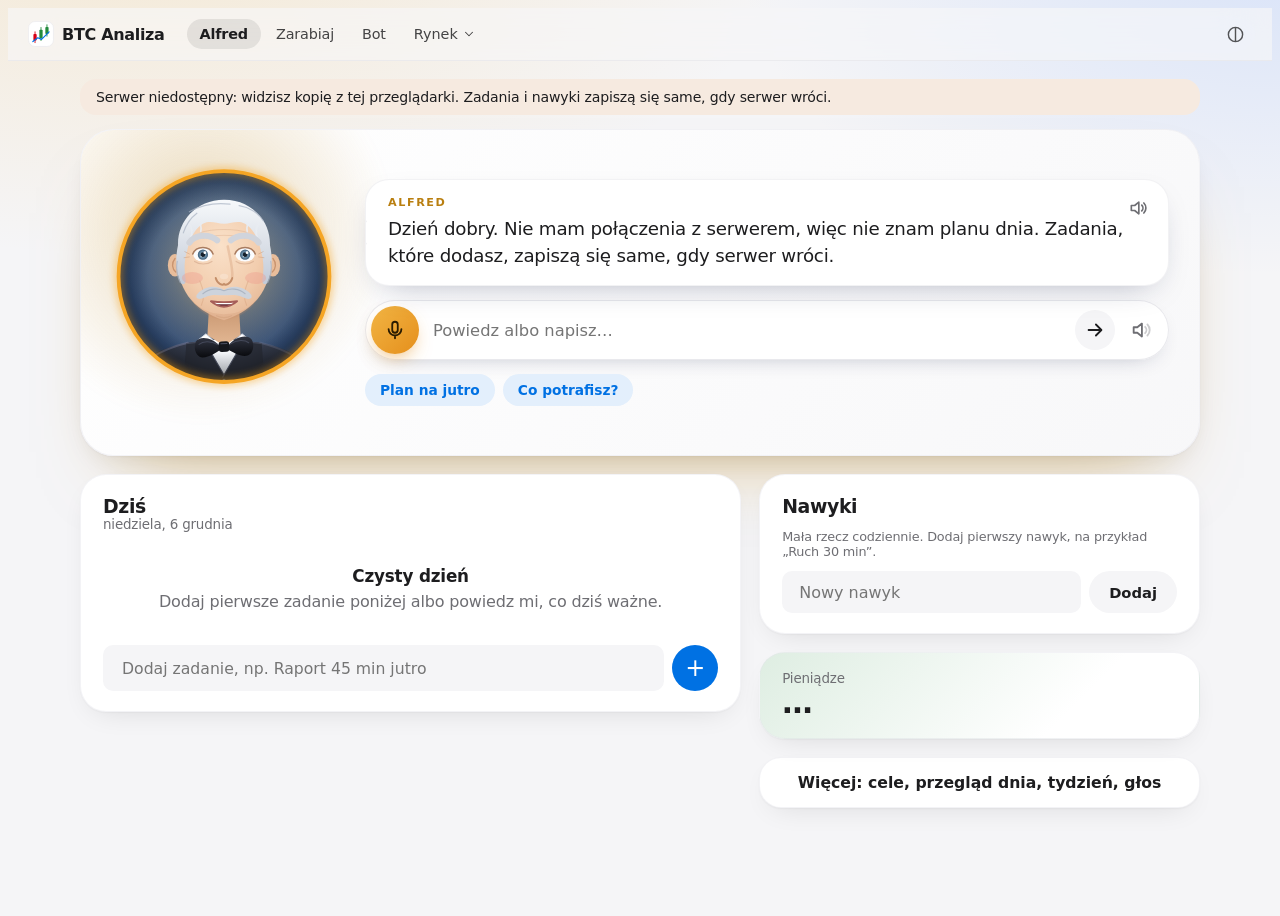
==== commit 40f07e97: "Nowy interfejs: postac Alfreda z asystentem glosowym, jeden ekran zamiast zakladek, spokojny wyglad " ====
--- a/alfred.html
+++ b/alfred.html
@@ -2,421 +2,394 @@
 <html lang="pl" data-theme="auto">
 <head>
 <meta charset="utf-8">
-<meta name="viewport" content="width=device-width, initial-scale=1">
+<meta name="viewport" content="width=device-width, initial-scale=1, viewport-fit=cover">
 <meta name="robots" content="noindex, nofollow">
-<title>Dziś</title>
+<title>Alfred</title>
 <link rel="icon" href="favicon.svg" type="image/svg+xml">
 <link rel="stylesheet" href="ui.css">
+<link rel="stylesheet" href="calm.css">
 <script src="ui.js"></script>
-<style>
-:root{--bg:#EDF0F4;--card:#fff;--card2:#F5F7FA;--line:#DCE2E9;--ink:#111D29;--muted:#5B6978;--accent:#E8830C;--bull:#12805A;--bear:#C1334A;--warn:#B7791F;--sans:"Segoe UI Variable","Segoe UI",system-ui,sans-serif}
-@media (prefers-color-scheme:dark){:root:not([data-theme="light"]){--bg:#0A0F16;--card:#111A25;--card2:#16212E;--line:#223142;--ink:#E8EEF4;--muted:#93A1B1;--accent:#F7A234;--bull:#3DDC97;--bear:#FF6B81;--warn:#E6B450}}
-:root[data-theme="dark"]{--bg:#0A0F16;--card:#111A25;--card2:#16212E;--line:#223142;--ink:#E8EEF4;--muted:#93A1B1;--accent:#F7A234;--bull:#3DDC97;--bear:#FF6B81;--warn:#E6B450}
-*{box-sizing:border-box}
-body{margin:0;background:var(--bg);color:var(--ink);font-family:var(--sans);line-height:1.5}
-.wrap{max-width:1100px;margin:0 auto;padding:20px 16px 90px}
-h1,h2,h3{margin:0} h2{font-size:1.05rem;margin-bottom:4px} h3{font-size:.84rem;color:var(--muted);margin:12px 0 4px;font-weight:600}
-a{color:var(--accent)} .sub{color:var(--muted);font-size:.85rem;margin:0 0 10px} .note{color:var(--muted);font-size:.8rem;margin:8px 0 0} .mut{color:var(--muted)}
-.card{background:var(--card);border:1px solid var(--line);border-radius:16px;padding:16px 18px}
-.hero{position:relative;overflow:hidden;border:1px solid var(--line);border-radius:20px;padding:18px 22px 14px;margin-bottom:14px;background:linear-gradient(135deg,color-mix(in srgb,var(--accent) 13%,var(--card)),var(--card) 60%)}
-.hero:before{content:"";position:absolute;inset:0 auto 0 0;width:4px;background:var(--accent)}
-.hud{display:flex;justify-content:space-between;align-items:flex-end;gap:12px;flex-wrap:wrap}
-.hello{font-size:1.6rem;font-weight:700;line-height:1.2} .date{color:var(--muted);font-size:.95rem} .date::first-letter{text-transform:uppercase}
-.clock{font-variant-numeric:tabular-nums;font-size:2.6rem;font-weight:300;letter-spacing:.02em;line-height:1}
-.chips{display:flex;gap:8px;flex-wrap:wrap;margin-top:12px}
-.chip{display:inline-block;padding:4px 12px;border-radius:999px;font-size:.78rem;border:1px solid var(--line);background:var(--card);color:var(--ink)}
-.chip.ok{border-color:var(--bull);color:var(--bull)}
-.alert{display:flex;gap:10px;align-items:flex-start;border-radius:12px;padding:8px 14px;font-size:.86rem;margin-bottom:8px;border:1px solid var(--warn);background:color-mix(in srgb,var(--warn) 12%,transparent)}
-.alert.bad{border-color:var(--bear);background:color-mix(in srgb,var(--bear) 12%,transparent)} .alert b{flex:none}
-.next{margin-bottom:14px;border-left:4px solid var(--accent)} .next .lab{font-size:.74rem;color:var(--muted);text-transform:uppercase;letter-spacing:.06em}
-.next .big{font-size:1.45rem;font-weight:700;line-height:1.25;margin:2px 0} .next .why{color:var(--muted);font-size:.92rem}
-.ask{margin-bottom:14px}
-#chatHist{margin-top:8px}
-.cols{display:grid;grid-template-columns:1.15fr 1fr;gap:14px;margin-bottom:14px} .col{display:flex;flex-direction:column;gap:14px;min-width:0}
-@media (max-width:860px){.cols{grid-template-columns:1fr}.col{display:contents}#plan{order:1}#tasks{order:2}#habits{order:3}#money{order:4}}
-input,select,textarea{width:100%;padding:8px 10px;border:1px solid var(--line);border-radius:10px;background:var(--card2);color:var(--ink);font:inherit;font-size:.9rem}
-textarea{min-height:56px;resize:vertical} label{display:block;font-size:.76rem;color:var(--muted)}
-.row{display:flex;gap:8px;align-items:center;flex-wrap:wrap} .row>.grow{flex:1;min-width:130px}
-.btn{display:inline-block;padding:7px 14px;border:1px solid var(--line);border-radius:10px;background:var(--card);color:var(--ink);font:inherit;font-size:.84rem;cursor:pointer;text-decoration:none}
-.btn.p{background:var(--accent);border-color:var(--accent);color:#fff} .btn.sm{padding:3px 10px;font-size:.76rem} .btn:disabled{opacity:.5;cursor:default}
-.tabs{display:flex;gap:4px;margin:8px 0 6px} .tabs button{border:1px solid var(--line);background:var(--card);color:var(--ink);padding:4px 12px;border-radius:999px;font:inherit;font-size:.78rem;cursor:pointer}
-.tabs button[aria-pressed=true]{background:var(--accent);color:#fff;border-color:var(--accent)}
-.item{display:flex;gap:10px;align-items:center;padding:7px 2px;border-bottom:1px solid var(--line);font-size:.9rem} .item:last-child{border-bottom:0}
-.item input[type=checkbox]{width:18px;height:18px;flex:none;margin:0} .item .t{flex:1 1 140px;min-width:0;overflow-wrap:anywhere} .item.done .t{text-decoration:line-through;color:var(--muted)}
-.star{border:0;background:none;color:var(--muted);cursor:pointer;font-size:1.1rem;padding:0 4px} .star.on{color:var(--accent)}
-.x{border:0;background:none;color:var(--muted);cursor:pointer;font-size:1rem;padding:0 4px} .x:hover{color:var(--bear)}
-.badge{font-size:.72rem;padding:1px 8px;border-radius:999px;border:1px solid var(--line);color:var(--muted);white-space:nowrap} .badge.late{border-color:var(--bear);color:var(--bear)}
-.tl{display:flex;gap:10px;padding:6px 8px;font-size:.88rem;border-left:3px solid var(--line);margin:3px 0;align-items:center;flex-wrap:wrap}
-.tl .h{flex:none;width:96px;font-variant-numeric:tabular-nums;color:var(--muted)} .tl .t{flex:1 1 140px;min-width:0;overflow-wrap:anywhere}
-.tl.event{border-left-color:#4C8BF5;background:color-mix(in srgb,#4C8BF5 7%,transparent)} .tl.task{border-left-color:var(--accent)} .tl.past{opacity:.5} .tl.now{border-left-width:5px;font-weight:600}
-.free{font-size:.8rem;color:var(--bull);margin:6px 0 0} .sumline{font-size:.8rem;color:var(--muted);margin:2px 0 6px}
-.dots{display:flex;gap:5px} .dot{width:30px;height:30px;border-radius:50%;border:1px solid var(--line);background:var(--card2);color:var(--muted);font:inherit;font-size:.68rem;cursor:pointer;padding:0}
-.dot.on{background:var(--bull);border-color:var(--bull);color:#fff} .dot.today{outline:2px solid var(--accent);outline-offset:1px}
-.bar{height:10px;background:var(--card2);border:1px solid var(--line);border-radius:999px;overflow:hidden;margin:6px 0 2px} .bar i{display:block;height:100%;background:var(--bull)}
-.kv{display:flex;gap:10px;flex-wrap:wrap} .kv div{background:var(--card2);border:1px solid var(--line);border-radius:12px;padding:8px 14px;min-width:110px} .kv b{display:block;font-size:1.05rem} .kv span{font-size:.72rem;color:var(--muted)}
-#chat{display:flex;flex-direction:column;gap:8px;margin:10px 0;max-height:340px;overflow-y:auto}
-.m{padding:9px 13px;border-radius:12px;white-space:pre-wrap;overflow-wrap:anywhere;font-size:.9rem;max-width:94%} .m.u{align-self:flex-end;background:color-mix(in srgb,var(--accent) 18%,transparent)} .m.a{align-self:flex-start;background:var(--card2);border:1px solid var(--line)}
-.brief{white-space:pre-wrap;overflow-wrap:anywhere;font-size:.9rem;background:var(--card2);border:1px solid var(--line);border-radius:12px;padding:10px 14px;margin:8px 0 0}
-details.card>summary{cursor:pointer;font-weight:600;list-style:none;display:flex;justify-content:space-between;align-items:center;gap:12px} details.card>summary::-webkit-details-marker{display:none} details.card>summary:after{content:"▾";color:var(--muted);flex:none} details.card[open]>summary:after{content:"▴"}
-details.more{margin-bottom:14px} .wk{display:flex;gap:8px;align-items:flex-end;height:96px;margin:8px 0} .wk div{flex:1;text-align:center;font-size:.7rem;color:var(--muted)} .wk i{display:block;background:var(--bull);border-radius:6px 6px 0 0;margin:0 auto;width:70%;min-height:2px}
-.prop{border:1px dashed var(--accent);border-radius:12px;padding:10px 12px;margin-top:8px} .prop label{display:flex;gap:8px;align-items:center;font-size:.88rem;color:var(--ink);padding:3px 0}
-#focus{position:fixed;left:0;right:0;bottom:0;z-index:40;display:none;padding:10px 16px;background:var(--card);border-top:2px solid var(--accent);box-shadow:0 -6px 24px rgba(0,0,0,.18)}
-#focus.on{display:block} #focus .in{max-width:1100px;margin:0 auto;display:flex;gap:12px;align-items:center;flex-wrap:wrap} #focus .tm{font-variant-numeric:tabular-nums;font-size:1.5rem;font-weight:600} #focus.end{background:color-mix(in srgb,var(--accent) 18%,var(--card))}
-.warnbox{background:color-mix(in srgb,var(--warn) 12%,transparent);border:1px solid var(--warn);border-radius:12px;padding:9px 13px;font-size:.84rem;margin-bottom:12px}
-.toast{position:fixed;left:50%;bottom:70px;transform:translateX(-50%);background:var(--ink);color:var(--bg);padding:9px 16px;border-radius:12px;font-size:.84rem;z-index:50;max-width:90vw}
-</style>
+<script src="intent.js"></script>
+<script src="assistant.js"></script>
+<script src="calm.js"></script>
 </head>
-<body>
-<div class="wrap">
-<div class="hero" id="hero">
-  <div class="hud"><div><div class="hello" id="hello">Dzień dobry</div><div class="date" id="date"></div></div><div class="clock" id="clock"></div></div>
-  <div class="chips" id="chips"></div>
-</div>
-<div id="banner"></div>
-<div id="alerts"></div>
-<section class="card next" id="next"></section>
-<div class="cols">
-  <div class="col"><section class="card" id="plan"></section><section class="card" id="habits"></section></div>
-  <div class="col"><section class="card" id="tasks"></section><section class="card" id="money"></section></div>
-</div>
-<section class="card ask" id="ask"></section>
-<details class="card more" id="more"><summary>Cele, przegląd dnia i tydzień w liczbach</summary><div id="moreBody"></div></details>
-<details class="card more" id="systems"><summary>Systemy i podpowiedzi</summary><div id="sysBody"></div></details>
-</div>
-<div id="focus" role="status"></div>
+<body class="calm">
+<main class="c-wrap">
+  <div id="banner"></div>
+  <section id="stage"></section>
+  <div class="c-grid">
+    <section class="pane" id="plan" aria-label="Plan dnia"></section>
+    <div class="c-col">
+      <section class="pane" id="habits" aria-label="Nawyki"></section>
+      <a class="m-line" id="money" href="zarabiaj.html" aria-label="Pieniądze: otwórz Zarabiaj"></a>
+      <section class="pane" id="alerts" aria-label="Uwagi" hidden></section>
+      <button class="c-more-btn" id="moreBtn" type="button">Więcej: cele, przegląd dnia, tydzień, głos</button>
+    </div>
+  </div>
+</main>
+<div class="f-bar" id="focus" role="status" aria-live="polite"></div>
 <script>
 (() => {
 'use strict';
 const $ = id => document.getElementById(id);
-const el = (t, a, ...k) => { const e = document.createElement(t); for (const [n, v] of Object.entries(a || {})) { if (typeof v === 'function' && n.startsWith('on')) e.addEventListener(n.slice(2), v); else if (v != null && v !== false) e.setAttribute(n, v === true ? '' : v); } for (const c of k) if (c != null && c !== false) e.append(c.nodeType ? c : document.createTextNode(String(c))); return e; };
+const el = (t, a, ...k) => { const e = document.createElement(t); for (const [n, v] of Object.entries(a || {})) { if (typeof v === 'function' && n.startsWith('on')) e.addEventListener(n.slice(2), v); else if (v != null && v !== false) e.setAttribute(n, v === true ? '' : v); } for (const c of k.flat(Infinity)) if (c != null && c !== false) e.append(c.nodeType ? c : document.createTextNode(String(c))); return e; };
 const nf = (v, d = 0) => (v == null || Number.isNaN(v)) ? 'n/d' : new Intl.NumberFormat('pl-PL', {minimumFractionDigits: d, maximumFractionDigits: d}).format(v);
-const num = v => nf(v, Number.isInteger(v) ? 0 : 1);
-const zl = v => (v < 0 ? '−' : '') + nf(Math.abs(v), Number.isInteger(v) ? 0 : 2) + ' zł';
+const zl = v => v == null ? 'n/d' : (v < 0 ? '−' : '') + nf(Math.abs(v), Math.abs(v - Math.round(v)) < 0.005 ? 0 : 2) + ' zł';
 const pad = n => String(n).padStart(2, '0');
 const ymd = d => `${d.getFullYear()}-${pad(d.getMonth() + 1)}-${pad(d.getDate())}`;
 const addDays = (d, n) => { const x = new Date(d); x.setDate(x.getDate() + n); return x; };
 const hm = ts => { const d = new Date(ts * 1000); return `${pad(d.getHours())}:${pad(d.getMinutes())}`; };
 const dur = m => m >= 60 ? `${Math.floor(m / 60)} h${m % 60 ? ' ' + m % 60 + ' min' : ''}` : `${m} min`;
+const plural = (n, a, b, c) => n === 1 ? a : (n % 10 >= 2 && n % 10 <= 4 && (n % 100 < 10 || n % 100 >= 20)) ? b : c;
+const sentence = s => { s = String(s || '').trim(); return s && !/[.!?]$/.test(s) ? s + '.' : s; };
 const api = async path => { try { const r = await fetch('api/' + path, {cache: 'no-store'}); return r.ok ? await r.json() : null; } catch (e) { return null; } };
-const lg = k => { try { return localStorage.getItem(k); } catch (e) { return null; } };
-const ls = (k, v) => { try { localStorage.setItem(k, v); } catch (e) { /* tryb prywatny */ } };
-let toastT = null;
-const toast = msg => { document.querySelectorAll('.toast').forEach(t => t.remove()); const t = el('div', {class: 'toast', role: 'status'}, msg); document.body.append(t); clearTimeout(toastT); toastT = setTimeout(() => t.remove(), 4500); };
+const CHECK = '<svg viewBox="0 0 24 24" aria-hidden="true"><path d="M5 12.5l4.5 4.5L19 7"/></svg>';
 const MAX_TOP = 3;
-// Przerysowanie karty nie może kasować tego, co użytkownik właśnie wpisuje: wartości pól data-k, które ruszył (data-d), i fokus przechodzą na nowe elementy.
-// Pola nietknięte biorą świeże dane (np. z serwera), więc stary pusty formularz nie nadpisuje wczytanych wartości.
-document.addEventListener('input', ev => { const t = ev.target; if (t && t.dataset && t.dataset.k) t.dataset.d = '1'; });
-const clean = (...els) => els.forEach(e => { delete e.dataset.d; });
-function rerender(box, kids) {
-  const old = {}, ae = document.activeElement, fk = ae && box.contains(ae) ? ae.dataset.k : null;
-  box.querySelectorAll('[data-d="1"]').forEach(e => { old[e.dataset.k] = e.value; });
-  box.replaceChildren(...kids);
-  box.querySelectorAll('[data-k]').forEach(e => { if (e.dataset.k in old) { e.value = old[e.dataset.k]; e.dataset.d = '1'; } });
-  if (fk) { const n = box.querySelector(`[data-k="${fk}"]`); if (n) { n.focus(); try { n.setSelectionRange(n.value.length, n.value.length); } catch (e) { /* pole liczby lub daty nie ma kursora */ } } }
-}
-
-// ----------------------------------------------------------------- stan
-const S = {tasks: [], habits: [], goals: [], journal: [], today: null, brief: null, ai: null, prompts: {}, offline: false, tab: 'dzis', taskTab: 'dzis', chat: [], chatOpen: false, focus: null, proposal: null, sys: null};
+let uid = 0; const newId = () => Date.now() * 10 + (uid++ % 10);
+
+// ----------------------------------------------------------------- stan i zapis (scalanie zmian z dwóch urządzeń jak wcześniej)
+const S = {tasks: [], habits: [], goals: [], journal: [], today: null, brief: null, ai: null, prompts: {}, offline: false, focus: null, habitEdit: false, review: null};
 const KEYS = {alfred_tasks: ['tasks', v => v || [], v => v], alfred_habits: ['habits', v => (v && v.habits) || [], v => ({habits: v})], alfred_goals: ['goals', v => v || [], v => v], alfred_journal: ['journal', v => v || [], v => v]};
-let uid = 0; const newId = () => Date.now() * 10 + (uid++ % 10);
-let rt = null; const refreshSoon = () => { clearTimeout(rt); rt = setTimeout(loadToday, 250); };
-// Konflikt zapisu (inne urządzenie albo potok ofert na serwerze zmieniły dane) nie gubi niczyich zmian: scalamy po id wersję ostatnio zsynchronizowaną, naszą i serwerową.
 const MERGE = {
   alfred_tasks: (b, l, r) => UD.merge(b, l, r, 't'), alfred_goals: (b, l, r) => UD.merge(b, l, r, 't'), alfred_journal: (b, l, r) => UD.merge(b, l, r, 'date'),
   alfred_habits: (b, l, r) => ({habits: UD.merge(b && b.habits, l.habits, r.habits, 'id', (x, y) => ({...x, days: [...new Set([...x.days, ...y.days])].sort()}))}),
 };
+let rt = null; const refreshSoon = () => { clearTimeout(rt); rt = setTimeout(loadToday, 250); };
+let retryT = null; const retrySoon = () => { clearTimeout(retryT); retryT = setTimeout(loadToday, 20000); };
 async function persist(key) {
   const [field, parse, wrap] = KEYS[key];
   const r = await UD.sync(key, {get: () => wrap(S[field]), merge: MERGE[key], apply: v => { S[field] = parse(v); renderAll(); }});
   if (r.offline) { S.offline = true; renderBanner(); retrySoon(); }
-  else if (!r.ok && r.conflict) toast('Dane zmieniono na innym urządzeniu: wczytano najnowszą wersję.');
-  else if (!r.ok) toast('Błąd zapisu: ' + (r.error || ''));
-  else if (r.merged) toast('Scalono zmiany z innego urządzenia.');
+  else if (!r.ok && r.conflict) Calm.toast('Dane zmieniono na innym urządzeniu: wczytano najnowszą wersję.');
+  else if (!r.ok) Calm.toast('Błąd zapisu: ' + (r.error || ''));
+  else if (r.merged) Calm.toast('Scalono zmiany z innego urządzenia.');
   refreshSoon();
 }
-let retryT = null;
-function retrySoon() { clearTimeout(retryT); retryT = setTimeout(loadToday, 20000); }
 const syncAll = () => Object.keys(KEYS).forEach(persist);
 const openTasks = () => S.tasks.filter(t => !t.done);
-const todayTasks = () => { const td = ymd(new Date()); return openTasks().filter(t => t.top || (t.date && t.date <= td)); };
 const taskById = id => S.tasks.find(t => t.t === id);
-function markDone(t) { t.done = true; t.done_ts = Date.now(); persist('alfred_tasks'); renderTasks(); renderHero(); }
-function toTomorrow(t) { t.date = ymd(addDays(new Date(), 1)); t.top = false; }
-
-// ----------------------------------------------------------------- hero, baner, uwagi
-function renderHero() {
-  const now = new Date(), h = now.getHours(), T = S.today;
-  $('hello').textContent = h < 5 ? 'Dobrej nocy' : h < 18 ? 'Dzień dobry' : 'Dobry wieczór';
-  $('date').textContent = now.toLocaleDateString('pl-PL', {weekday: 'long', day: 'numeric', month: 'long', year: 'numeric'});
-  $('clock').textContent = `${pad(h)}:${pad(now.getMinutes())}`;
-  const chips = $('chips'); chips.replaceChildren(); const nowS = Date.now() / 1000;
-  const next = T && T.plan.today.timeline.find(e => e.kind === 'event' && e.s > nowS);
-  if (next) { const m = Math.max(1, Math.round((next.s - nowS) / 60)); chips.append(el('span', {class: 'chip'}, `Następne: ${hm(next.s)} ${next.title.slice(0, 36)} (za ${m < 90 ? m + ' min' : Math.round(m / 60) + ' h'})`)); }
-  const tt = todayTasks(); chips.append(el('span', {class: 'chip' + (tt.length ? '' : ' ok')}, tt.length ? `Zadania na dziś: ${tt.length}` : 'Lista na dziś pusta'));
-  if (S.habits.length) { const td = ymd(now), done = S.habits.filter(x => x.days.includes(td)).length; chips.append(el('span', {class: 'chip' + (done === S.habits.length ? ' ok' : '')}, `Nawyki: ${done}/${S.habits.length}`)); }
-  const m = T && T.money; if (m && m.goal && m.profit_month != null) chips.append(el('span', {class: 'chip' + (m.profit_month >= m.goal ? ' ok' : '')}, `Zarobki w miesiącu: ${nf(m.profit_month / m.goal * 100)}% celu`));
-}
-function renderBanner() { $('banner').replaceChildren(...(S.offline ? [el('div', {class: 'warnbox'}, 'Serwer niedostępny: pracujesz na kopii z tej przeglądarki, a plan dnia i alerty wymagają połączenia. Zmiany zapiszą się same, gdy serwer wróci (strona ponawia próbę co 20 s).')] : [])); }
-function renderAlerts() {
-  const box = $('alerts'); box.replaceChildren(); const list = ((S.today && S.today.alerts) || []).filter(a => a.level !== 'info').slice(0, 4);
-  list.forEach(a => box.append(el('div', {class: 'alert' + (a.level === 'bad' ? ' bad' : '')}, el('b', null, a.level === 'bad' ? 'Pilne:' : 'Uwaga:'), el('span', null, a.text))));
-}
-
-// ----------------------------------------------------------------- następny krok i briefing
-function renderNext() {
-  const box = $('next'), T = S.today;
-  if (!T) { box.replaceChildren(el('div', {class: 'lab'}, 'Następny krok'), el('div', {class: 'big'}, S.offline ? 'Plan dnia wymaga połączenia z serwerem' : 'Ładuję plan…')); return; }
-  const n = T.next_step, kids = [el('div', {class: 'lab'}, 'Następny krok'), el('div', {class: 'big'}, n.title), el('div', {class: 'why'}, n.why)], row = el('div', {class: 'row', style: 'margin-top:10px'});
-  const t = n.t != null ? taskById(n.t) : null;
-  if (n.kind === 'task' && t) {
-    row.append(el('button', {class: 'btn p', type: 'button', onclick: () => focusStart(t, Math.min(25, n.min || 25))}, `Start ${Math.min(25, n.min || 25)} min`), el('button', {class: 'btn', type: 'button', onclick: () => markDone(t)}, 'Zrobione'),
-      el('button', {class: 'btn', type: 'button', onclick: () => { toTomorrow(t); persist('alfred_tasks'); renderTasks(); toast('Przeniesione na jutro.'); }}, 'Później'));
-  } else if (n.kind === 'plan') row.append(el('button', {class: 'btn p', type: 'button', onclick: () => { const i = $('tnew'); i.scrollIntoView({behavior: 'smooth', block: 'center'}); i.focus(); }}, 'Dodaj zadanie'));
-  else if (n.kind === 'overload') row.append(el('button', {class: 'btn p', type: 'button', onclick: moveOverflow}, 'Przenieś te zadania na jutro'));
-  else if (n.kind === 'review') row.append(el('button', {class: 'btn p', type: 'button', onclick: () => { $('more').open = true; $('more').scrollIntoView({behavior: 'smooth', block: 'start'}); }}, 'Otwórz przegląd dnia'));
-  else if (n.kind === 'rest') row.append(el('button', {class: 'btn', type: 'button', onclick: () => { S.tab = 'jutro'; renderPlan(); $('plan').scrollIntoView({behavior: 'smooth'}); }}, 'Zobacz jutro'));
-  row.append(el('button', {class: 'btn', type: 'button', onclick: () => { const i = $('cin'); i.scrollIntoView({behavior: 'smooth', block: 'center'}); i.focus(); }}, 'Zapytaj Alfreda'));
-  kids.push(row);
-  const b = S.brief;
-  if (b && b.text) { const d = el('details', {style: 'margin-top:10px'}, el('summary', {class: 'mut', style: 'cursor:pointer;font-size:.84rem'}, `Briefing z ${new Date(b.ts * 1000).toLocaleString('pl-PL', {day: 'numeric', month: 'long', hour: '2-digit', minute: '2-digit'})}${b.kind === 'plain' ? ' (bez AI)' : ''}`), el('div', {class: 'brief'}, b.text)); if (S.briefOpen === undefined ? new Date().getHours() < 12 : S.briefOpen) d.open = true; d.addEventListener('toggle', () => { S.briefOpen = d.open; }); kids.push(d); }
-  box.replaceChildren(...kids);
-}
-function moveOverflow() {
-  const un = S.today.plan.today.unscheduled; let n = 0;
-  un.forEach(u => { const t = taskById(u.t); if (t) { toTomorrow(t); n++; } });
-  persist('alfred_tasks'); renderTasks(); toast(n ? `Przeniesiono na jutro: ${n}.` : 'Nic do przeniesienia.');
+const today = () => ymd(new Date());
+const doneToday = () => S.tasks.filter(t => t.done && t.done_ts && ymd(new Date(t.done_ts)) === today());
+const habitStreak = days => { const ds = new Set(days); let d = new Date(); if (!ds.has(ymd(d))) d = addDays(d, -1); let n = 0; while (ds.has(ymd(d))) { n++; d = addDays(d, -1); } return n; };
+
+// ----------------------------------------------------------------- asystent (scena)
+const HELP = 'Dotknij mojej postaci i mów albo pisz. Na przykład:\n• „dodaj zadanie raport 45 minut jutro”\n• „co dalej”, „start”, „zrobione”, „później”\n• „plan na jutro”, „ile zarobiłem”\n• „zrobiłem trening” (odhaczę nawyk)\nWszystko inne zrozumiem jako zwykłe pytanie.';
+let alf, autoBubble = true, lastKey = '', lastTouch = Date.now();
+const touch = () => { lastTouch = Date.now(); };
+function chips() {
+  const h = new Date().getHours(), c = [];
+  if (h >= 19) c.push({label: 'Przegląd dnia', run: () => startReview()}); else if (h < 12 && S.brief && S.brief.text) c.push({label: 'Briefing', text: 'przeczytaj briefing'});
+  c.push({label: 'Plan na jutro', text: 'plan na jutro'}, {label: 'Co potrafisz?', text: 'pomoc'});
+  return c.slice(0, 3);
+}
+function nextBubble() {
+  const T = S.today, hr = new Date().getHours(), g = hr < 5 ? 'Dobrej nocy.' : hr < 18 ? 'Dzień dobry.' : 'Dobry wieczór.';
+  if (!T) return {key: 'load' + S.offline, text: S.offline ? `${g} Nie mam połączenia z serwerem, więc nie znam planu dnia. Zadania, które dodasz, zapiszą się same, gdy serwer wróci.` : `${g} Chwileczkę, układam Twój dzień…`, actions: []};
+  const n = T.next_step, acts = [], t = n.t != null ? taskById(n.t) : null; let text;
+  if (n.kind === 'task' && t) { const m = Math.min(25, n.min || 25); text = `${g} Zaczynamy od: ${n.title} (${n.min} min). ${sentence(n.why)}`; acts.push({label: `Start ${m} min`, primary: true, onclick: () => focusStart(t, m)}, {label: 'Zrobione', onclick: () => completeTask(t.t)}, {label: 'Później', onclick: () => postpone(t)}); }
+  else if (n.kind === 'now_event' || n.kind === 'soon') text = `${sentence(n.title)} ${sentence(n.why)}`;
+  else if (n.kind === 'plan') { text = `${g} Nie masz jeszcze planu na dziś. Dodaj zadanie niżej albo powiedz mi, co jest dziś najważniejsze.`; acts.push({label: 'Dodaj zadanie', primary: true, onclick: () => { const i = $('tnew'); if (i) { i.scrollIntoView({behavior: 'smooth', block: 'center'}); i.focus(); } }}); }
+  else if (n.kind === 'overload') { text = `${sentence(n.title)} ${sentence(n.why)}`; acts.push({label: 'Przenieś je na jutro', primary: true, onclick: moveOverflow}); }
+  else if (n.kind === 'review') { text = `${g} Zróbmy krótki przegląd dnia? Trzy pytania, dwie minuty.`; acts.push({label: 'Zaczynamy', primary: true, onclick: () => startReview()}); }
+  else { text = `${sentence(n.title)} ${sentence(n.why)}`; acts.push({label: 'Zobacz jutro', onclick: () => alf.submit('plan na jutro')}); }
+  if (hr < 12 && S.brief && S.brief.text) acts.push({label: 'Posłuchaj briefingu', onclick: speakBrief});
+  return {key: [n.kind, n.title, n.t, S.brief && S.brief.ts, g].join('|'), text, actions: acts};
+}
+function showNext(force) {
+  if (!alf || (!autoBubble && !force)) return;
+  const b = nextBubble(); if (!force && b.key === lastKey) return; lastKey = b.key; autoBubble = true;
+  alf.say(b.text, {actions: b.actions, keep: true, speak: false}); alf.setChips(chips());
+  const bad = S.today && S.today.alerts.some(a => a.level === 'bad'); if (bad) alf.mood('worry');
+}
+function speakBrief() { autoBubble = false; touch(); alf.say(S.brief.text, {speak: true, keep: true}); }
+async function askPrompt(label, prompt, so = {}) { autoBubble = false; touch(); await alf.submit(label, {...so, prompt}); }
+
+// ----------------------------------------------------------------- polecenia głosowe i tekstowe
+function planText(day) {
+  const T = S.today; if (!T) return 'Nie znam jeszcze planu: brak połączenia z serwerem.';
+  const P = T.plan[day], evs = P.timeline.filter(x => x.kind === 'event'), ts = P.blocks.length + P.unscheduled.length, label = day === 'today' ? 'dziś' : 'jutro';
+  if (!evs.length && !ts) return `Na ${label} nic nie zaplanowano.`;
+  const parts = []; if (evs.length) parts.push(`${evs.length} ${plural(evs.length, 'wydarzenie', 'wydarzenia', 'wydarzeń')}`); if (ts) parts.push(`${ts} ${plural(ts, 'zadanie', 'zadania', 'zadań')}`);
+  let text = `Na ${label} masz ${parts.join(' i ')}.`; const first = P.timeline.find(x => day !== 'today' || x.e > Date.now() / 1000);
+  if (first) text += ` Najbliżej: ${first.title} o ${hm(first.s)}.`; if (P.summary.overloaded) text += ' Nie wszystko się zmieści.';
+  return text;
+}
+function whenLabel(date) { const td = today(); return date === td ? 'na dziś' : date === ymd(addDays(new Date(), 1)) ? 'na jutro' : 'na ' + date.slice(8) + '.' + date.slice(5, 7); }
+function addTask(p) {
+  const top = p.top && openTasks().filter(x => x.top).length < MAX_TOP, t = {t: newId(), text: p.text, date: p.date || today(), done: false, top: !!top, done_ts: null, min: p.min || 30, ref: ''};
+  S.tasks.push(t); persist('alfred_tasks'); renderPlan(); renderHabits(); return {t, topDenied: p.top && !top};
+}
+function findDoneTarget(query) {
+  if (!query) { const n = S.today && S.today.next_step; const t = n && n.t != null ? taskById(n.t) : null; if (t) return {task: t}; const o = openTasks().filter(x => x.date && x.date <= today()); return o.length === 1 ? {task: o[0]} : {many: o}; }
+  const tm = Intent.match(query, openTasks(), t => t.text), hm_ = Intent.match(query, S.habits, h => h.name);
+  if (tm.length === 1 && !hm_.length) return {task: tm[0]}; if (hm_.length === 1 && !tm.length) return {habit: hm_[0]};
+  if (tm.length > 1) return {many: tm}; if (tm.length === 1) return {task: tm[0]};
+  return {none: true};
+}
+async function onCommand(cmd) {
+  autoBubble = false; touch();
+  switch (cmd.type) {
+    case 'add_task': { const {t, topDenied} = addTask(cmd); return {text: `Dodane ${whenLabel(t.date)}: ${t.text}, ${t.min} min.` + (topDenied ? ` Priorytetów może być najwyżej ${MAX_TOP}, więc bez gwiazdki.` : ''), mood: 'happy'}; }
+    case 'next': { const b = nextBubble(); return {text: b.text, actions: b.actions}; }
+    case 'plan': return {text: planText(cmd.day), actions: [{label: 'Zaproponuj plan (AI)', onclick: () => askPrompt(cmd.day === 'today' ? 'Zaproponuj plan na dziś' : 'Zaproponuj plan na jutro', S.prompts.tomorrow || 'Zaproponuj plan dnia.')}]};
+    case 'done': {
+      const r = findDoneTarget(cmd.query);
+      if (r.task) { completeTask(r.task.t, null, null, true); return {text: `Zrobione: ${r.task.text}.`, mood: 'happy'}; }
+      if (r.habit) { const h = r.habit; if (!h.days.includes(today())) { h.days = [...h.days, today()].sort(); persist('alfred_habits'); renderHabits(); } return {text: `Odhaczone: ${h.name}. Seria: ${habitStreak(h.days)}.`, mood: 'happy'}; }
+      if (r.many) return {text: r.many.length ? 'Które zadanie? ' + r.many.slice(0, 5).map(t => t.text).join('; ') + '.' : 'Nie mam dziś otwartych zadań.'};
+      return {text: `Nie znalazłem zadania ani nawyku pasującego do „${cmd.query}”.`};
+    }
+    case 'start': { const n = S.today && S.today.next_step, t = (n && n.t != null ? taskById(n.t) : null) || openTasks()[0]; if (!t) return {text: 'Nie mam zadania do skupienia. Najpierw jakieś dodaj.'}; const m = cmd.min || Math.min(25, t.min || 25); focusStart(t, m); return {text: `Start. Skupienie na: ${t.text}, ${m} minut.`}; }
+    case 'stopfocus': if (S.focus) { focusStop(); return {text: 'Skupienie zakończone.'}; } return {text: 'Skupienie nie jest włączone.'};
+    case 'later': { const n = S.today && S.today.next_step, t = n && n.t != null ? taskById(n.t) : null; if (!t) return {text: 'Nie mam czego przekładać.'}; postpone(t, true); return {text: `Przeniosłem na jutro: ${t.text}.`}; }
+    case 'money': { const T = S.today; if (!T) return {text: 'Nie znam jeszcze wyników: brak połączenia z serwerem.'}; const m = T.money, st = T.deals.stats, c = st.counts, prog = c.kupione + c.wystawione; return {text: `W tym miesiącu zysk ${zl(m.profit_month == null ? 0 : m.profit_month)}` + (m.goal ? `, cel ${zl(m.goal)}` : '') + `. Ofert w toku: ${prog}` + (st.invested ? `, zamrożone ${zl(st.invested)}` : '') + '.', actions: [{label: 'Otwórz Zarabiaj', onclick: () => { location.href = 'zarabiaj.html'; }}]}; }
+    case 'briefing': if (S.brief && S.brief.text) return {text: S.brief.text, speak: true}; await askPrompt('Poranny briefing', S.prompts.morning || 'Poranny briefing na dziś.'); return null;
+    case 'review': startReview(); return null;
+    case 'add_habit': { if (S.habits.length >= 30) return {text: 'Masz już 30 nawyków, to maksimum.'}; S.habits.push({id: String(newId()), name: cmd.name, days: []}); persist('alfred_habits'); renderHabits(); return {text: `Nowy nawyk: ${cmd.name}.`, mood: 'happy'}; }
+    case 'deal_bought': case 'deal_listed': case 'deal_sold': case 'deal_reject': case 'add_deal': return {text: 'Ofertami zajmujemy się na stronie Zarabiaj.', actions: [{label: 'Otwórz Zarabiaj', primary: true, onclick: () => { location.href = 'zarabiaj.html'; }}]};
+    default: return undefined;
+  }
+}
+const REVIEW_Q = ['Co dziś poszło dobrze?', 'Czego się dziś nauczyłeś?', 'Co jutro zrobisz jako pierwsze?'];
+function startReview() {
+  autoBubble = false; touch(); S.review = {i: 0, ans: []}; sheetClose();
+  alf.say(REVIEW_Q[0], {keep: true, listenAfter: true, actions: [{label: 'Anuluj', onclick: cancelReview}]}); alf.setChips([{label: 'Pomiń pytanie', run: () => reviewAnswer('')}]);
+}
+function cancelReview() { S.review = null; alf.say('Dobrze, przegląd zostawiamy na później.', {keep: true}); alf.setChips(chips()); }
+function reviewAnswer(text) {
+  const r = S.review; if (!r) return; r.ans.push(String(text || '').trim()); r.i++;
+  if (r.i < REVIEW_Q.length) { alf.say(REVIEW_Q[r.i], {keep: true, listenAfter: true, actions: [{label: 'Anuluj', onclick: cancelReview}]}); return; }
+  S.review = null; const td = today(), e = {date: td, wins: (r.ans[0] || '').slice(0, 500), lesson: (r.ans[1] || '').slice(0, 500), tomorrow: (r.ans[2] || '').slice(0, 500)};
+  if (!e.wins && !e.lesson && !e.tomorrow) { alf.say('Nic nie zapisałem. Wrócimy do tego, kiedy zechcesz.', {keep: true}); alf.setChips(chips()); return; }
+  S.journal = [...S.journal.filter(x => x.date !== td), e].sort((a, b) => a.date.localeCompare(b.date)).slice(-120); persist('alfred_journal');
+  alf.say('Zapisane. Dobra robota. ' + (e.tomorrow ? `Jutro zaczynasz od: ${e.tomorrow}.` : ''), {keep: true, mood: 'happy'}); alf.setChips(chips());
+}
+async function intercept(raw, cmd) {
+  autoBubble = false; touch();
+  if (!S.review) return undefined;
+  if (/^(anuluj|koniec|przerwij|stop|nie chce)\b/i.test(Intent.fold(raw))) { cancelReview(); return null; }
+  reviewAnswer(raw); return null;
 }
 
 // ----------------------------------------------------------------- plan dnia
+function renderBanner() { $('banner').replaceChildren(...(S.offline ? [el('div', {class: 'c-banner'}, 'Serwer niedostępny: widzisz kopię z tej przeglądarki. Zadania i nawyki zapiszą się same, gdy serwer wróci.')] : [])); }
+const timeEl = it => el('span', {class: 't-time'}, hm(it.s), el('span', {class: 't-end'}, '–' + hm(it.e)));
+function evRow(it, now) {
+  const cur = it.s <= now && now < it.e, past = it.e < now;
+  return el('div', {class: 't-row ev' + (cur ? ' now' : '') + (past ? ' past' : '')}, timeEl(it), el('div', {class: 't-body', style: 'cursor:default'}, el('span', {class: 't-title'}, it.title), it.loc ? el('span', {class: 't-sub'}, it.loc) : null));
+}
+function taskRow(t, it, opts = {}) {
+  const row = el('div', {class: 't-row' + (opts.done ? ' done' : '') + (it && it.s <= Date.now() / 1000 && Date.now() / 1000 < it.e ? ' now' : ''), 'data-t': String(t.t)});
+  const chk = el('button', {class: 't-check', type: 'button', 'aria-label': (opts.done ? 'Cofnij: ' : 'Zrobione: ') + t.text}); chk.innerHTML = CHECK;
+  chk.addEventListener('click', ev => opts.done ? undone(t) : completeTask(t.t, row, ev));
+  const sub = [it ? `${dur(it.min)}` : (t.min ? dur(t.min) : ''), t.date && t.date < today() && !opts.done ? 'zaległe' : ''].filter(Boolean).join(' · ');
+  const body = el('button', {class: 't-body', type: 'button', onclick: () => openTask(t.t)}, el('span', {class: 't-title'}, (t.top ? '★ ' : '') + t.text), sub || opts.note ? el('span', {class: 't-sub'}, opts.note || sub) : null);
+  row.append(chk, it ? timeEl(it) : null, body);
+  if (t.ref) row.append(el('span', {class: 't-pill'}, 'oferta'));
+  if (!opts.done && it) row.append(el('button', {class: 't-go', type: 'button', onclick: () => focusStart(t, Math.min(25, it.min))}, 'Start'));
+  return row;
+}
 function renderPlan() {
-  const box = $('plan'), T = S.today, kids = [el('h2', null, 'Plan dnia'), el('p', {class: 'sub'}, 'Kalendarz i zadania ułożone w wolnych oknach. To propozycja: niczego nie zmienia w Twoim kalendarzu.')];
-  const tabs = el('div', {class: 'tabs', role: 'group'}); [['dzis', 'Dziś'], ['jutro', 'Jutro']].forEach(([k, l]) => tabs.append(el('button', {type: 'button', 'aria-pressed': S.tab === k ? 'true' : 'false', onclick: () => { S.tab = k; renderPlan(); }}, l))); kids.push(tabs);
-  if (!T) { kids.push(el('p', {class: 'mut'}, S.offline ? 'Brak połączenia z serwerem.' : 'Ładuję…')); box.replaceChildren(...kids); return; }
-  const P = T.plan[S.tab === 'dzis' ? 'today' : 'tomorrow'], now = Date.now() / 1000, isToday = S.tab === 'dzis';
-  const noCal = T.alerts.find(a => a.where === 'agenda' && a.level === 'info');
-  if (P.all_day.length) kids.push(el('div', {class: 'chips', style: 'margin:0 0 6px'}, ...P.all_day.map(a => el('span', {class: 'chip'}, 'cały dzień: ' + a.title))));
-  const s = P.summary; kids.push(el('div', {class: 'sumline'}, `Zajęte ${dur(s.busy_min)} · zadania ${dur(s.planned_min)} · wolne ${dur(s.free_min)}` + (s.overloaded ? ' · nie wszystko się mieści' : '')));
-  if (!P.timeline.length) kids.push(el('p', {class: 'mut'}, isToday ? 'Na dziś nic zaplanowanego. Dodaj zadania z czasem (po prawej).' : 'Na jutro nic zaplanowanego.'));
-  P.timeline.forEach(it => {
-    const past = isToday && it.e < now, cur = isToday && it.s <= now && now < it.e, row = el('div', {class: `tl ${it.kind}${past ? ' past' : ''}${cur ? ' now' : ''}`}, el('span', {class: 'h'}, `${hm(it.s)}-${hm(it.e)}`));
-    if (it.kind === 'event') row.append(el('span', {class: 't'}, it.title, it.loc ? el('span', {class: 'mut'}, ' · ' + it.loc) : null));
-    else {
-      row.append(el('span', {class: 't'}, it.top ? '★ ' : '', it.title, it.late ? el('span', {class: 'badge late', style: 'margin-left:6px'}, 'zaległe') : null, el('span', {class: 'badge', style: 'margin-left:6px'}, `${it.min} min`)));
-      const t = taskById(it.t);
-      if (t && isToday) { row.append(el('button', {class: 'btn sm p', type: 'button', onclick: () => focusStart(t, Math.min(25, it.min))}, 'Start'), el('button', {class: 'btn sm', type: 'button', 'aria-label': 'Zrobione: ' + it.title, onclick: () => markDone(t)}, '✓')); }
-    }
-    kids.push(row);
-  });
-  if (P.unscheduled.length) {
-    kids.push(el('h3', null, `Nie mieści się (${P.unscheduled.length})`));
-    P.unscheduled.forEach(u => { const t = taskById(u.t); kids.push(el('div', {class: 'item'}, el('span', {class: 't'}, u.title, el('span', {class: 'badge', style: 'margin-left:6px'}, `${u.min} min`)), isToday && t ? el('button', {class: 'btn sm', type: 'button', onclick: () => { toTomorrow(t); persist('alfred_tasks'); renderTasks(); }}, 'Na jutro') : null)); });
-  }
-  if (P.free.length) kids.push(el('p', {class: 'free'}, 'Wolne: ' + P.free.map(([a, b]) => `${hm(a)}-${hm(b)}`).join(', ')));
-  if (noCal) kids.push(el('details', {style: 'margin-top:8px'}, el('summary', {class: 'mut', style: 'cursor:pointer;font-size:.84rem'}, 'Podłącz Kalendarz Google, żeby plan znał Twoje wydarzenia'),
-    el('ol', {class: 'sub', style: 'padding-left:18px'}, el('li', null, 'Kalendarz Google (komputer) → Ustawienia → wybierz kalendarz → „Integrowanie kalendarza”.'), el('li', null, 'Skopiuj „Tajny adres w formacie iCal” (to sekret: nie wklejaj go do rozmów).'), el('li', null, 'Na serwerze wpisz go do alfred.env (AGENDA_ICS_URLS). Szczegóły: vps/INSTRUKCJA_VPS.md, sekcja „Alfred”.'))));
-  box.replaceChildren(...kids);
-}
-
-// ----------------------------------------------------------------- zadania
-function renderTasks() {
-  const box = $('tasks'), td = ymd(new Date()), late = openTasks().filter(t => t.date && t.date < td), kids = [el('h2', null, 'Zadania'), el('p', {class: 'sub'}, `Czas (min) pozwala ułożyć je w wolnych oknach. Najwyżej ${MAX_TOP} priorytety (gwiazdka).`)];
-  const inp = el('input', {id: 'tnew', 'data-k': 'tnew', placeholder: 'Nowe zadanie', maxlength: '200', 'aria-label': 'Nowe zadanie', class: 'grow'}), dt = el('input', {type: 'date', 'data-k': 'tdate', value: td, 'aria-label': 'Termin', style: 'width:auto'});
-  const mins = el('select', {'data-k': 'tmin', 'aria-label': 'Szacowany czas', style: 'width:auto'}, ...[10, 15, 20, 30, 45, 60, 90, 120, 180, 240].map(m => el('option', {value: String(m)}, dur(m)))); mins.value = '30';
-  const add = () => { const text = inp.value.trim(); if (!text) return; S.tasks.push({t: newId(), text, date: dt.value || '', done: false, top: false, done_ts: null, min: Number(mins.value), ref: ''}); inp.value = ''; clean(inp); persist('alfred_tasks'); renderTasks(); renderHero(); $('tnew').focus(); };
-  inp.addEventListener('keydown', e => { if (e.key === 'Enter') add(); });
-  kids.push(el('div', {class: 'row'}, inp, mins, dt, el('button', {class: 'btn p', type: 'button', onclick: add}, 'Dodaj')));
-  if (late.length) kids.push(el('div', {class: 'row', style: 'margin-top:8px'}, el('span', {class: 'badge late'}, `zaległe: ${late.length}`), el('button', {class: 'btn sm', type: 'button', onclick: () => { late.forEach(t => { t.date = td; }); persist('alfred_tasks'); renderTasks(); }}, 'Przenieś na dziś')));
-  const tabs = el('div', {class: 'tabs', role: 'group'}); [['dzis', 'Na dziś'], ['wszystkie', 'Wszystkie otwarte'], ['zrobione', 'Zrobione']].forEach(([k, l]) => tabs.append(el('button', {type: 'button', 'aria-pressed': S.taskTab === k ? 'true' : 'false', onclick: () => { S.taskTab = k; renderTasks(); }}, l)));
-  kids.push(tabs);
-  let list = S.taskTab === 'dzis' ? todayTasks() : S.taskTab === 'wszystkie' ? openTasks() : S.tasks.filter(t => t.done).sort((a, b) => (b.done_ts || 0) - (a.done_ts || 0)).slice(0, 30);
-  if (S.taskTab !== 'zrobione') list = list.slice().sort((a, b) => (b.top - a.top) || (a.date || '9999').localeCompare(b.date || '9999') || a.t - b.t);
-  if (!list.length) kids.push(el('p', {class: 'mut'}, S.taskTab === 'zrobione' ? 'Nic jeszcze nie zrobione.' : 'Pusto. Dodaj trzy rzeczy, które dziś naprawdę mają się wydarzyć.'));
-  list.forEach(t => {
-    const cb = el('input', {type: 'checkbox', 'aria-label': 'Zrobione: ' + t.text}); cb.checked = t.done;
-    cb.addEventListener('change', () => { t.done = cb.checked; t.done_ts = t.done ? Date.now() : null; persist('alfred_tasks'); renderTasks(); renderHero(); });
-    const star = el('button', {class: 'star' + (t.top ? ' on' : ''), type: 'button', 'aria-label': t.top ? 'Zdejmij priorytet' : 'Ustaw priorytet', 'aria-pressed': t.top ? 'true' : 'false', title: 'Priorytet'}, t.top ? '★' : '☆');
-    star.addEventListener('click', () => { if (!t.top && openTasks().filter(x => x.top).length >= MAX_TOP) { toast(`Priorytety to maksymalnie ${MAX_TOP}: zdejmij jeden, żeby dodać nowy.`); return; } t.top = !t.top; persist('alfred_tasks'); renderTasks(); });
-    const del = el('button', {class: 'x', type: 'button', 'aria-label': 'Usuń zadanie', title: 'Usuń'}, '×'); del.addEventListener('click', () => { S.tasks = S.tasks.filter(x => x.t !== t.t); persist('alfred_tasks'); renderTasks(); renderHero(); });
-    kids.push(el('div', {class: 'item' + (t.done ? ' done' : '')}, cb, star, el('span', {class: 't'}, t.text, t.ref ? el('span', {class: 'badge', style: 'margin-left:6px', title: 'Zadanie z potoku ofert (Zarabiaj)'}, 'oferta') : null), t.min ? el('span', {class: 'badge'}, `${t.min} min`) : null,
-      t.date ? el('span', {class: 'badge' + (!t.done && t.date < td ? ' late' : '')}, t.date === td ? 'dziś' : t.date) : null, del));
-  });
-  rerender(box, kids);
+  const box = $('plan'), T = S.today, now = Date.now() / 1000, td = today(), kids = [];
+  const dn = doneToday(), P = T && T.plan.today;
+  const blocks = P ? P.blocks.filter(b => { const t = taskById(b.t); return t && !t.done; }) : [], un = P ? P.unscheduled.filter(u => { const t = taskById(u.t); return t && !t.done; }) : [];
+  const planned = new Set([...blocks.map(b => b.t), ...un.map(u => u.t)]);
+  const extra = openTasks().filter(t => (t.top || (t.date && t.date <= td)) && !planned.has(t.t));
+  const open = blocks.length + un.length + extra.length, total = open + dn.length;
+  const d = new Date();
+  kids.push(el('div', {class: 'pane-h'}, el('div', null, el('div', {class: 'pane-t'}, 'Dziś'), el('div', {class: 'pane-s'}, d.toLocaleDateString('pl-PL', {weekday: 'long', day: 'numeric', month: 'long'}))), total ? el('div', {class: 'pane-s'}, `${dn.length} z ${total} zrobione`) : null));
+  if (total) kids.push(el('div', {class: 'c-prog', role: 'progressbar', 'aria-valuemin': '0', 'aria-valuemax': String(total), 'aria-valuenow': String(dn.length), 'aria-label': 'Postęp dnia'}, el('i', {style: `width:${Math.round(dn.length / total * 100)}%`})));
+  const list = el('div', {class: 't-list'});
+  if (P) P.timeline.forEach(it => { if (it.kind === 'event') list.append(evRow(it, now)); else { const t = taskById(it.t); if (t && !t.done) list.append(taskRow(t, it)); } });
+  un.forEach(u => { const t = taskById(u.t); if (t) list.append(taskRow(t, null, {note: `${dur(u.min)} · nie mieści się dziś`})); });
+  extra.forEach(t => list.append(taskRow(t, null, {note: 'układam w planie…'})));
+  if (!T && !S.offline && !openTasks().length) list.append(el('div', {class: 't-empty'}, 'Ładuję plan…'));
+  else if (!list.children.length) list.append(el('div', {class: 't-empty'}, el('b', null, dn.length ? 'Wszystko zrobione na dziś' : 'Czysty dzień'), dn.length ? 'Dobra robota. Odpocznij albo zerknij na jutro.' : 'Dodaj pierwsze zadanie poniżej albo powiedz mi, co dziś ważne.'));
+  kids.push(list);
+  if (P && P.free.length && open) kids.push(el('div', {class: 't-free'}, 'Wolne okna: ' + P.free.slice(0, 4).map(([a, b]) => `${hm(a)}–${hm(b)}`).join(', ')));
+  if (un.length) kids.push(el('button', {class: 'c-link', type: 'button', onclick: moveOverflow}, `Przenieś ${un.length === 1 ? 'to zadanie' : 'te zadania'} na jutro`));
+  const inp = el('input', {id: 'tnew', type: 'text', placeholder: 'Dodaj zadanie, np. Raport 45 min jutro', 'aria-label': 'Nowe zadanie', maxlength: '200', autocomplete: 'off', enterkeyhint: 'done'});
+  const add = () => { const p = Intent.parseTask(inp.value, {today: td}); if (!p.text) return; addTask(p); inp.value = ''; draft = ''; Calm.toast(`Dodane ${whenLabel(S.tasks[S.tasks.length - 1].date)}: ${p.text}`); };
+  inp.value = draft; inp.addEventListener('input', () => { draft = inp.value; }); inp.addEventListener('keydown', e => { if (e.key === 'Enter') add(); });
+  kids.push(el('div', {class: 't-add'}, inp, el('button', {type: 'button', 'aria-label': 'Dodaj zadanie', onclick: add}, '+')));
+  if (dn.length) { const det = el('details', {class: 'c-more'}, el('summary', null, `Zrobione dziś (${dn.length})`)); const l = el('div', {class: 't-list'}); dn.slice().sort((a, b) => b.done_ts - a.done_ts).forEach(t => l.append(taskRow(t, null, {done: true}))); det.append(l); if (openDone) det.open = true; det.addEventListener('toggle', () => { openDone = det.open; }); kids.push(det); }
+  if (T) { const TP = T.plan.tomorrow, tb = TP.blocks.filter(b => { const t = taskById(b.t); return t && !t.done; }), ev = TP.timeline.filter(x => x.kind === 'event');
+    const det = el('details', {class: 'c-more', id: 'tomorrow'}, el('summary', null, `Jutro · ${ev.length} ${plural(ev.length, 'wydarzenie', 'wydarzenia', 'wydarzeń')}, ${tb.length} ${plural(tb.length, 'zadanie', 'zadania', 'zadań')}`)); const l = el('div', {class: 't-list'});
+    TP.all_day.forEach(a => l.append(el('div', {class: 't-row ev'}, el('span', {class: 't-time'}, 'cały dzień'), el('div', {class: 't-body', style: 'cursor:default'}, el('span', {class: 't-title'}, a.title)))));
+    TP.timeline.forEach(it => { if (it.kind === 'event') l.append(evRow(it, 0)); else { const t = taskById(it.t); if (t && !t.done) l.append(taskRow(t, it)); } });
+    if (!l.children.length) l.append(el('div', {class: 't-sub', style: 'padding:8px'}, 'Na jutro nic nie zaplanowano.'));
+    det.append(l); if (openTom) det.open = true; det.addEventListener('toggle', () => { openTom = det.open; }); kids.push(det); }
+  const ae = document.activeElement, hadFocus = ae && ae.id === 'tnew'; box.replaceChildren(...kids); if (hadFocus) { const n = $('tnew'); n.focus(); try { n.setSelectionRange(n.value.length, n.value.length); } catch (e) { /* brak */ } }
+}
+let draft = '', openDone = false, openTom = false;
+function completeTask(id, row, ev, quiet) {
+  const t = taskById(id); if (!t || t.done) return;
+  const r = ev && ev.currentTarget ? ev.currentTarget : (row && row.querySelector('.t-check'));
+  if (row) row.classList.add('done'); if (r) Calm.confettiAt(r);
+  const finish = () => {
+    t.done = true; t.done_ts = Date.now(); persist('alfred_tasks'); renderPlan(); if (!quiet) showNext(true);
+    const left = openTasks().filter(x => x.top || (x.date && x.date <= today())).length;
+    if (!left && !quiet) { alf.say('Wszystko zrobione na dziś. Dobra robota!', {keep: true, mood: 'happy', speak: false}); const b = $('plan').getBoundingClientRect(); Calm.confetti(b.left + b.width / 2, b.top + 60, 40); autoBubble = false; touch(); }
+    else if (!left) { const b = $('plan').getBoundingClientRect(); Calm.confetti(b.left + b.width / 2, b.top + 60, 40); }
+    else if (!quiet) alf.mood('happy');
+  };
+  if (row && !Calm.reduced) { setTimeout(() => row.classList.add('leaving'), 360); setTimeout(finish, 720); } else finish();
+  Calm.toast(`Zrobione: ${t.text}`, {action: {label: 'Cofnij', fn: () => undone(t)}});
+}
+function undone(t) { t.done = false; t.done_ts = null; persist('alfred_tasks'); renderPlan(); showNext(true); }
+function postpone(t, quiet) { t.date = ymd(addDays(new Date(), 1)); t.top = false; persist('alfred_tasks'); renderPlan(); if (!quiet) showNext(true); Calm.toast(`Przeniesione na jutro: ${t.text}`); }
+function moveOverflow() { const T = S.today; if (!T) return; let n = 0; T.plan.today.unscheduled.forEach(u => { const t = taskById(u.t); if (t) { t.date = ymd(addDays(new Date(), 1)); t.top = false; n++; } }); persist('alfred_tasks'); renderPlan(); showNext(true); Calm.toast(n ? `Przeniesiono na jutro: ${n}.` : 'Nic do przeniesienia.'); }
+function openTomorrow() { const d = $('tomorrow'); if (d) { d.open = true; openTom = true; d.scrollIntoView({behavior: 'smooth', block: 'center'}); } }
+
+// arkusz zadania: nazwa, czas, termin, priorytet, start, przeniesienie, usunięcie
+function openTask(id) {
+  const t = taskById(id); if (!t) return;
+  const body = el('div', null), name = el('input', {class: 's-in', value: t.text, maxlength: '200', 'aria-label': 'Treść zadania'});
+  const mins = el('select', {class: 's-in', 'aria-label': 'Szacowany czas'}, ...[10, 15, 20, 30, 45, 60, 90, 120, 180, 240].map(m => el('option', {value: String(m)}, dur(m)))); mins.value = String(t.min || 30);
+  const date = el('input', {class: 's-in', type: 'date', value: t.date || today(), 'aria-label': 'Termin'});
+  const lab = (l, c) => el('label', {class: 'f-lab', style: 'margin-top:10px'}, l, c);
+  const star = el('button', {class: 'alf-btn' + (t.top ? ' p' : ''), type: 'button', 'aria-pressed': String(!!t.top)}, t.top ? '★ Priorytet' : '☆ Priorytet');
+  const sh = Calm.sheet({title: 'Zadanie', body});
+  const save = () => { const v = name.value.trim(); if (v) t.text = v.slice(0, 200); t.min = Number(mins.value); t.date = date.value || ''; persist('alfred_tasks'); renderPlan(); showNext(true); };
+  [name, mins, date].forEach(i => i.addEventListener('change', save));
+  star.addEventListener('click', () => { if (!t.top && openTasks().filter(x => x.top).length >= MAX_TOP) { Calm.toast(`Priorytety to najwyżej ${MAX_TOP}: zdejmij jeden, żeby dodać nowy.`); return; } t.top = !t.top; star.className = 'alf-btn' + (t.top ? ' p' : ''); star.textContent = t.top ? '★ Priorytet' : '☆ Priorytet'; persist('alfred_tasks'); renderPlan(); showNext(true); });
+  const row = el('div', {class: 'alf-actions', style: 'margin-top:16px'}, el('button', {class: 'alf-btn p', type: 'button', onclick: () => { save(); sh.close(); focusStart(t, Math.min(25, t.min || 25)); }}, 'Start skupienia'), star,
+    el('button', {class: 'alf-btn', type: 'button', onclick: () => { sh.close(); postpone(t); }}, 'Na jutro'), el('button', {class: 'alf-btn', type: 'button', onclick: () => { S.tasks = S.tasks.filter(x => x.t !== t.t); persist('alfred_tasks'); sh.close(); renderPlan(); showNext(true); Calm.toast('Usunięte: ' + t.text); }}, 'Usuń'));
+  body.append(lab('Treść', name), lab('Czas', mins), lab('Termin', date), row);
 }
 
 // ----------------------------------------------------------------- nawyki
 function renderHabits() {
-  const box = $('habits'), kids = [el('h2', null, 'Nawyki'), el('p', {class: 'sub'}, 'Mała rzecz codziennie. Kliknij dzień, żeby odhaczyć.')];
-  const streak = days => { const ds = new Set(days); let d = new Date(); if (!ds.has(ymd(d))) d = addDays(d, -1); let n = 0; while (ds.has(ymd(d))) { n++; d = addDays(d, -1); } return n; };
-  const inp = el('input', {'data-k': 'hnew', placeholder: 'Nowy nawyk, np. Ruch 30 min', maxlength: '60', 'aria-label': 'Nowy nawyk', class: 'grow'});
-  const add = () => { const name = inp.value.trim(); if (!name) return; if (S.habits.length >= 30) { toast('Najwyżej 30 nawyków.'); return; } S.habits.push({id: String(newId()), name, days: []}); inp.value = ''; clean(inp); persist('alfred_habits'); renderHabits(); renderHero(); };
-  inp.addEventListener('keydown', e => { if (e.key === 'Enter') add(); });
-  if (!S.habits.length) kids.push(el('p', {class: 'mut'}, 'Brak nawyków. Zacznij od jednego, który zajmie mniej niż 5 minut.'));
+  const box = $('habits'), td = today(), done = S.habits.filter(h => h.days.includes(td)).length, kids = [];
+  kids.push(el('div', {class: 'pane-h'}, el('div', null, el('div', {class: 'pane-t'}, 'Nawyki'), S.habits.length ? el('div', {class: 'pane-s'}, `${done} z ${S.habits.length} dziś`) : null), S.habits.length ? el('button', {class: 'c-link', type: 'button', onclick: () => { S.habitEdit = !S.habitEdit; renderHabits(); }}, S.habitEdit ? 'Gotowe' : 'Edytuj') : null));
+  const pills = el('div', {class: 'h-pills'});
   S.habits.forEach(h => {
-    const dots = el('div', {class: 'dots'});
-    for (let i = 6; i >= 0; i--) {
-      const d = addDays(new Date(), -i), key = ymd(d), on = h.days.includes(key), b = el('button', {class: 'dot' + (on ? ' on' : '') + (i === 0 ? ' today' : ''), type: 'button', 'aria-pressed': on ? 'true' : 'false', 'aria-label': `${h.name}: ${d.toLocaleDateString('pl-PL', {weekday: 'long', day: 'numeric', month: 'long'})}`}, d.toLocaleDateString('pl-PL', {weekday: 'narrow'}));
-      b.addEventListener('click', () => { h.days = on ? h.days.filter(x => x !== key) : [...h.days, key].sort(); persist('alfred_habits'); renderHabits(); renderHero(); }); dots.append(b);
-    }
-    const del = el('button', {class: 'x', type: 'button', 'aria-label': 'Usuń nawyk ' + h.name, title: 'Usuń'}, '×'); del.addEventListener('click', () => { if (confirm(`Usunąć nawyk „${h.name}” razem z historią?`)) { S.habits = S.habits.filter(x => x.id !== h.id); persist('alfred_habits'); renderHabits(); renderHero(); } });
-    const st = streak(h.days);
-    kids.push(el('div', {class: 'item', style: 'flex-wrap:wrap'}, el('span', {class: 't'}, h.name, el('span', {class: 'mut'}, st ? ` · seria ${st} ${st === 1 ? 'dzień' : 'dni'}` : ' · bez serii')), dots, del));
+    const on = h.days.includes(td), st = habitStreak(h.days);
+    const b = el('button', {class: 'h-pill' + (on ? ' on' : ''), type: 'button', 'aria-pressed': String(on), 'aria-label': `${h.name}: ${on ? 'zrobione dziś' : 'jeszcze nie dziś'}`}, el('span', {class: 'h-dot'}), h.name, st ? el('span', {class: 'h-streak'}, st > 1 ? `seria ${st}` : '') : null);
+    b.querySelector('.h-dot').innerHTML = CHECK;
+    b.addEventListener('click', ev => { if (S.habitEdit) return; h.days = on ? h.days.filter(x => x !== td) : [...h.days, td].sort(); persist('alfred_habits'); renderHabits(); if (!on) { Calm.confettiAt(ev.currentTarget); alf.mood('happy'); } });
+    const wrap = el('div', {style: 'position:relative'}, b);
+    if (S.habitEdit) wrap.append(el('button', {class: 'h-x', type: 'button', 'aria-label': 'Usuń nawyk ' + h.name, onclick: () => { if (confirm(`Usunąć nawyk „${h.name}” razem z historią?`)) { S.habits = S.habits.filter(x => x.id !== h.id); persist('alfred_habits'); renderHabits(); } }}, '×'));
+    pills.append(wrap);
   });
-  kids.push(el('div', {class: 'row', style: 'margin-top:8px'}, inp, el('button', {class: 'btn sm', type: 'button', onclick: add}, 'Dodaj nawyk')));
-  rerender(box, kids);
-}
-
-// ----------------------------------------------------------------- pieniądze (z Zarabiaj)
+  kids.push(S.habits.length ? pills : el('div', {class: 't-sub'}, 'Mała rzecz codziennie. Dodaj pierwszy nawyk, na przykład „Ruch 30 min”.'));
+  if (S.habitEdit || !S.habits.length) { const i = el('input', {type: 'text', placeholder: 'Nowy nawyk', maxlength: '60', 'aria-label': 'Nowy nawyk'}); const add = () => { const n = i.value.trim(); if (!n || S.habits.length >= 30) return; S.habits.push({id: String(newId()), name: n, days: []}); persist('alfred_habits'); renderHabits(); }; i.addEventListener('keydown', e => { if (e.key === 'Enter') add(); }); kids.push(el('div', {class: 'h-add'}, i, el('button', {class: 'alf-btn', type: 'button', onclick: add}, 'Dodaj'))); }
+  box.replaceChildren(...kids);
+}
+
+// ----------------------------------------------------------------- pieniądze i uwagi
 function renderMoney() {
-  const box = $('money'), T = S.today, kids = [el('h2', null, 'Pieniądze'), el('p', {class: 'sub'}, 'Odsprzedaż i inne dochody. Zadania z ofert (wystawić, sprawdzić) są w planie dnia.')];
-  if (!T) { box.replaceChildren(...kids, el('p', {class: 'mut'}, 'Brak danych.')); return; }
-  const m = T.money, st = T.deals.stats, c = st.counts, inProg = c.kupione + c.wystawione;
-  if (m.goal && m.profit_month != null) { kids.push(el('div', null, el('b', null, zl(m.profit_month)), el('span', {class: 'mut'}, ` w tym miesiącu, cel ${zl(m.goal)}`)), el('div', {class: 'bar'}, el('i', {style: `width:${Math.max(0, Math.min(100, m.profit_month / m.goal * 100))}%`}))); }
-  else if (m.profit_month != null) kids.push(el('div', null, el('b', null, zl(m.profit_month)), el('span', {class: 'mut'}, ' w tym miesiącu (ustaw cel w Zarabiaj)')));
-  if (inProg || st.sold_n) kids.push(el('div', {class: 'kv', style: 'margin-top:8px'}, el('div', null, el('b', null, String(inProg)), el('span', null, 'ofert w toku')), el('div', null, el('b', null, zl(st.invested)), el('span', null, 'zamrożone')), el('div', null, el('b', null, zl(st.expected_profit)), el('span', null, 'oczekiwany zysk'))));
-  else kids.push(el('p', {class: 'mut'}, 'Nic w toku. Zacznij od jednej oferty: Zarabiaj → Znajdź.'));
-  T.deals.attention.slice(0, 3).forEach(a => kids.push(el('div', {class: 'alert' + (a.level === 'info' ? '' : ''), style: 'margin:8px 0 0'}, el('b', null, a.level === 'warn' ? 'Uwaga:' : 'Do decyzji:'), el('span', null, a.text))));
-  kids.push(el('div', {class: 'row', style: 'margin-top:10px'}, el('a', {class: 'btn p', href: 'zarabiaj.html#transakcje'}, 'Otwórz Zarabiaj')));
-  box.replaceChildren(...kids);
-}
-
-// ----------------------------------------------------------------- cele, przegląd, tydzień
-function renderMore() {
-  const box = $('moreBody'), td = ymd(new Date()), T = S.today, kids = [];
+  const box = $('money'), T = S.today;
+  if (!T) { box.replaceChildren(el('div', null, el('div', {class: 'm-sub'}, 'Pieniądze'), el('div', {class: 'm-num'}, '…'))); return; }
+  const m = T.money, st = T.deals.stats, c = st.counts, prog = c.kupione + c.wystawione, p = m.profit_month == null ? 0 : m.profit_month, att = T.deals.attention.length;
+  const num = el('div', {class: 'm-num ' + (p > 0 ? 'c-up' : p < 0 ? 'c-down' : '')}); Calm.countUp(num, p, {fmt: zl});
+  const sub = [prog ? `${prog} ${plural(prog, 'oferta', 'oferty', 'ofert')} w toku` : 'Brak ofert w toku', m.goal ? `cel ${zl(m.goal)}` : ''].filter(Boolean).join(' · ');
+  box.replaceChildren(el('div', null, el('div', {class: 'm-sub'}, 'Pieniądze w tym miesiącu', att ? el('span', {class: 'm-dot', title: 'Coś czeka na decyzję'}) : null), num, el('div', {class: 'm-sub'}, sub)), el('span', {class: 'm-arrow', 'aria-hidden': 'true'}, '›'));
+}
+function renderAlerts() {
+  const box = $('alerts'), xs = ((S.today && S.today.alerts) || []).filter(a => a.level !== 'info').slice(0, 4);
+  box.hidden = !xs.length; if (!xs.length) return;
+  box.replaceChildren(el('div', {class: 'pane-h'}, el('div', {class: 'pane-t'}, 'Uwagi')), ...xs.map(a => el('div', {class: 'a-item'}, el('span', {class: 'a-ico' + (a.level === 'bad' ? ' bad' : '')}, '!'), el('span', null, a.text))));
+}
+
+// ----------------------------------------------------------------- tryb skupienia
+let focusT = null, ringC = null, audio = null;
+function beep() { try { audio = audio || new (window.AudioContext || window.webkitAudioContext)(); [0, .28].forEach(d => { const o = audio.createOscillator(), g = audio.createGain(); o.frequency.value = 880; o.type = 'sine'; g.gain.setValueAtTime(.0001, audio.currentTime + d); g.gain.exponentialRampToValueAtTime(.25, audio.currentTime + d + .03); g.gain.exponentialRampToValueAtTime(.0001, audio.currentTime + d + .24); o.connect(g).connect(audio.destination); o.start(audio.currentTime + d); o.stop(audio.currentTime + d + .26); }); } catch (e) { /* brak dźwięku */ } }
+function focusStart(t, mins) {
+  S.focus = {t: t.t, title: t.text, end: Date.now() + mins * 60000, total: mins * 60000, over: false}; clearInterval(focusT); focusT = setInterval(renderFocus, 1000);
+  ringC = Calm.ring(56, 6); renderFocus(true); alf.mood(null); touch();
+}
+function focusStop() { S.focus = null; clearInterval(focusT); renderFocus(); }
+function renderFocus(first) {
+  const box = $('focus'), f = S.focus; if (!f) { box.classList.remove('on', 'over'); document.title = 'Alfred'; return; }
+  const left = Math.max(0, Math.round((f.end - Date.now()) / 1000)), txt = `${pad(Math.floor(left / 60))}:${pad(left % 60)}`;
+  if (left === 0 && !f.over) { f.over = true; beep(); alf.say('Czas minął. Zrobione?', {keep: true, speak: Voice.cfg.on, mood: 'happy', actions: [{label: 'Zrobione', primary: true, onclick: () => { const t = taskById(f.t); focusStop(); if (t) completeTask(t.t); }}, {label: '+10 min', onclick: () => { f.end = Date.now() + 600000; f.total = 600000; f.over = false; }}]}); autoBubble = false; }
+  document.title = left ? `⏱ ${txt} · ${f.title.slice(0, 28)}` : 'Czas minął · Alfred';
+  if (first || !box.firstChild) { box.replaceChildren(el('div', {class: 'f-ring'}, ringC.el, el('div', {class: 'f-tm'})), el('div', {class: 'f-info'}, el('b', null, f.title), el('span', null, 'Skupienie')), el('button', {class: 'alf-btn p', type: 'button', onclick: () => { const t = taskById(f.t); focusStop(); if (t) completeTask(t.t); }}, 'Zrobione'), el('button', {class: 'alf-btn', type: 'button', onclick: focusStop}, 'Zakończ')); }
+  box.querySelector('.f-tm').textContent = f.over ? '✓' : txt; ringC.set(1 - left / (f.total / 1000)); box.classList.toggle('over', f.over); box.classList.add('on');
+}
+
+// ----------------------------------------------------------------- szuflada „Więcej”
+let sheetRef = null; const sheetClose = () => { if (sheetRef) { sheetRef.close(); sheetRef = null; } };
+function openMore() {
+  const body = el('div'), sec = (title, ...k) => { const d = el('details', {class: 's-sec'}, el('summary', null, title), el('div', null, ...k)); return d; };
+  const td = today();
   // cele
-  kids.push(el('h2', {style: 'margin-top:12px'}, 'Cele'), el('p', {class: 'sub'}, 'Kilka celów z liczbą i terminem. Cel „Zarobki” sam liczy postęp z Zarabiaj (zysk w tym miesiącu).'));
-  const name = el('input', {'data-k': 'gname', placeholder: 'Cel, np. Przeczytać 3 książki', maxlength: '100', 'aria-label': 'Nowy cel', class: 'grow'}), kind = el('select', {'data-k': 'gkind', 'aria-label': 'Rodzaj celu', style: 'width:auto'}, el('option', {value: 'manual'}, 'Ręczny'), el('option', {value: 'zarobki'}, 'Zarobki (auto)'));
-  const target = el('input', {'data-k': 'gtarget', type: 'number', min: '0', step: 'any', placeholder: 'Cel (liczba)', 'aria-label': 'Wartość docelowa', style: 'width:110px'}), unit = el('input', {'data-k': 'gunit', placeholder: 'jedn.', maxlength: '12', 'aria-label': 'Jednostka', style: 'width:70px'}), due = el('input', {'data-k': 'gdue', type: 'date', 'aria-label': 'Termin celu', style: 'width:auto'});
-  const addGoal = () => { const n = name.value.trim(); if (!n) return; if (S.goals.length >= 30) { toast('Najwyżej 30 celów.'); return; } S.goals.push({t: newId(), name: n, kind: kind.value, target: target.value === '' ? null : Number(target.value), current: kind.value === 'manual' ? 0 : null, unit: unit.value.trim(), due: due.value || ''}); name.value = target.value = unit.value = due.value = ''; kind.value = 'manual'; clean(name, target, unit, due, kind); persist('alfred_goals'); renderMore(); };
-  kids.push(el('div', {class: 'row'}, name, kind, target, unit, due, el('button', {class: 'btn p', type: 'button', onclick: addGoal}, 'Dodaj')));
-  if (!S.goals.length) kids.push(el('p', {class: 'mut'}, 'Brak celów. Jeden dobry cel z terminem wystarczy na start.'));
-  const mp = T ? T.money : {profit_month: null, goal: null};
-  S.goals.forEach(g => {
-    const auto = g.kind === 'zarobki', cur = auto ? mp.profit_month : g.current, tgt = auto ? (g.target || mp.goal) : g.target, pct = cur != null && tgt ? Math.max(0, Math.min(100, cur / tgt * 100)) : 0, ut = auto ? 'zł' : g.unit;
-    const left = g.due ? Math.ceil((new Date(g.due + 'T23:59:59') - new Date()) / 86400000) : null;
-    const del = el('button', {class: 'x', type: 'button', 'aria-label': 'Usuń cel ' + g.name, title: 'Usuń'}, '×'); del.addEventListener('click', () => { if (confirm(`Usunąć cel „${g.name}”?`)) { S.goals = S.goals.filter(x => x.t !== g.t); persist('alfred_goals'); renderMore(); } });
-    const row = el('div', {class: 'row'}, el('span', {class: 'grow'}, el('b', null, g.name), el('span', {class: 'mut'}, ` · ${cur == null ? 'brak danych' : num(cur)}${tgt ? ' z ' + num(tgt) : ''} ${ut}`.trimEnd() + (left != null ? (left >= 0 ? ` · zostało ${left} dni` : ` · termin minął ${-left} dni temu`) : ''))), del);
-    if (!auto) { const c = el('input', {type: 'number', step: 'any', value: g.current == null ? '' : String(g.current), 'aria-label': 'Aktualny postęp: ' + g.name, style: 'width:90px'}); c.addEventListener('change', () => { g.current = c.value === '' ? null : Number(c.value); persist('alfred_goals'); renderMore(); }); row.insertBefore(c, del); }
-    kids.push(el('div', {style: 'padding:8px 0;border-bottom:1px solid var(--line)'}, row, el('div', {class: 'bar'}, el('i', {style: `width:${pct}%`}))));
-  });
+  const goals = el('div'); const drawGoals = () => {
+    goals.replaceChildren(); const mp = S.today ? S.today.money : {profit_month: null, goal: null};
+    if (!S.goals.length) goals.append(el('p', {class: 'c-note'}, 'Jeden dobry cel z liczbą i terminem wystarczy na start. Cel „Zarobki” sam liczy postęp z zakładki Zarabiaj.'));
+    S.goals.forEach(g => {
+      const auto = g.kind === 'zarobki', cur = auto ? mp.profit_month : g.current, tgt = auto ? (g.target || mp.goal) : g.target, pct = cur != null && tgt ? Math.max(0, Math.min(100, cur / tgt * 100)) : 0, ut = auto ? 'zł' : g.unit;
+      const left = g.due ? Math.ceil((new Date(g.due + 'T23:59:59') - new Date()) / 86400000) : null;
+      const row = el('div', {class: 'row'}, el('span', null, el('b', null, g.name), el('span', {class: 'c-mut'}, ` · ${cur == null ? 'brak danych' : nf(cur, Number.isInteger(cur) ? 0 : 1)}${tgt ? ' z ' + nf(tgt, Number.isInteger(tgt) ? 0 : 1) : ''} ${ut}`.trimEnd() + (left != null ? (left >= 0 ? ` · zostało ${left} dni` : ` · termin minął ${-left} dni temu`) : ''))));
+      const ctl = el('span', {style: 'display:flex;gap:6px;align-items:center'});
+      if (!auto) { const c = el('input', {class: 's-in', type: 'number', step: 'any', value: g.current == null ? '' : String(g.current), 'aria-label': 'Postęp: ' + g.name, style: 'width:86px;min-height:38px;margin:0;padding:6px 10px'}); c.addEventListener('change', () => { g.current = c.value === '' ? null : Number(c.value); persist('alfred_goals'); drawGoals(); }); ctl.append(c); }
+      ctl.append(el('button', {class: 'alf-btn', type: 'button', 'aria-label': 'Usuń cel ' + g.name, style: 'padding:4px 12px;min-height:36px', onclick: () => { if (confirm(`Usunąć cel „${g.name}”?`)) { S.goals = S.goals.filter(x => x.t !== g.t); persist('alfred_goals'); drawGoals(); } }}, '×')); row.append(ctl);
+      goals.append(el('div', {class: 's-goal'}, row, el('div', {class: 'c-prog', style: 'margin:8px 0 0'}, el('i', {style: `width:${pct}%`}))));
+    });
+  }; drawGoals();
+  const gname = el('input', {class: 's-in', placeholder: 'Nowy cel, np. Przeczytać 3 książki', maxlength: '100', 'aria-label': 'Nowy cel'}), gkind = el('select', {class: 's-in', 'aria-label': 'Rodzaj celu'}, el('option', {value: 'manual'}, 'Ręczny'), el('option', {value: 'zarobki'}, 'Zarobki (liczy się sam)'));
+  const gt = el('input', {class: 's-in', type: 'number', min: '0', step: 'any', placeholder: 'Wartość docelowa', 'aria-label': 'Wartość docelowa'}), gu = el('input', {class: 's-in', placeholder: 'Jednostka', maxlength: '12', 'aria-label': 'Jednostka'}), gd = el('input', {class: 's-in', type: 'date', 'aria-label': 'Termin celu'});
+  const addGoal = () => { const n = gname.value.trim(); if (!n || S.goals.length >= 30) return; S.goals.push({t: newId(), name: n, kind: gkind.value, target: gt.value === '' ? null : Number(gt.value), current: gkind.value === 'manual' ? 0 : null, unit: gu.value.trim(), due: gd.value || ''}); persist('alfred_goals'); gname.value = gt.value = gu.value = gd.value = ''; drawGoals(); };
+  const sGoals = sec('Cele', goals, el('div', {class: 'f-grid', style: 'margin-top:12px'}, gname, gkind, gt, gu, gd), el('button', {class: 'alf-btn p', type: 'button', style: 'margin-top:12px', onclick: addGoal}, 'Dodaj cel'));
   // przegląd dnia
   const cur = S.journal.find(e => e.date === td) || {wins: '', lesson: '', tomorrow: ''};
-  const f = (id, label, ph, v) => el('label', {style: 'margin-top:8px'}, label, el('textarea', {id, 'data-k': `${id}-${td}`, placeholder: ph, maxlength: '500'}, v));
-  kids.push(el('h2', {style: 'margin-top:18px'}, 'Wieczorny przegląd'), el('p', {class: 'sub'}, 'Dwie minuty przed snem: co poszło, czego się nauczyłeś, co jutro jako pierwsze.'),
-    f('r1', 'Co poszło dobrze?', 'np. zrobiłem raport przed 11:00', cur.wins), f('r2', 'Czego się nauczyłem?', 'np. praca w blokach bez telefonu działa', cur.lesson), f('r3', 'Co jutro jako pierwsze?', 'np. zadzwonić do klienta', cur.tomorrow));
-  const save = el('button', {class: 'btn p', type: 'button'}, S.journal.some(e => e.date === td) ? 'Zaktualizuj przegląd' : 'Zapisz przegląd');
-  save.addEventListener('click', () => { const e = {date: td, wins: $('r1').value.trim(), lesson: $('r2').value.trim(), tomorrow: $('r3').value.trim()}; if (!e.wins && !e.lesson && !e.tomorrow) { toast('Wpisz choć jedną rzecz.'); return; } S.journal = [...S.journal.filter(x => x.date !== td), e].sort((a, b) => a.date.localeCompare(b.date)).slice(-120); clean($('r1'), $('r2'), $('r3')); persist('alfred_journal'); renderMore(); toast('Przegląd zapisany.'); });
-  kids.push(el('div', {class: 'row', style: 'margin-top:10px'}, save, el('button', {class: 'btn', type: 'button', onclick: () => ask('review', 'Pomóż mi z przeglądem dnia')}, 'Pomóż mi (Alfred)')));
-  const prev = S.journal.filter(e => e.date !== td).slice(-3).reverse();
-  if (prev.length) { kids.push(el('h3', null, 'Poprzednie przeglądy')); prev.forEach(e => kids.push(el('div', {class: 'note', style: 'margin:4px 0'}, el('b', null, e.date + ': '), [e.wins && 'dobrze: ' + e.wins, e.lesson && 'nauka: ' + e.lesson, e.tomorrow && 'jutro: ' + e.tomorrow].filter(Boolean).join(' · ')))); }
+  const ta = (l, v, ph) => el('label', {class: 'f-lab', style: 'margin-top:10px'}, l, el('textarea', {placeholder: ph, maxlength: '500'}, v));
+  const r1 = ta('Co poszło dobrze?', cur.wins, 'np. zrobiłem raport przed 11:00'), r2 = ta('Czego się nauczyłem?', cur.lesson, 'np. praca w blokach bez telefonu działa'), r3 = ta('Co jutro jako pierwsze?', cur.tomorrow, 'np. zadzwonić do klienta');
+  const saveRev = el('button', {class: 'alf-btn p', type: 'button', onclick: () => { const e = {date: td, wins: r1.querySelector('textarea').value.trim(), lesson: r2.querySelector('textarea').value.trim(), tomorrow: r3.querySelector('textarea').value.trim()}; if (!e.wins && !e.lesson && !e.tomorrow) { Calm.toast('Wpisz choć jedną rzecz.'); return; } S.journal = [...S.journal.filter(x => x.date !== td), e].sort((a, b) => a.date.localeCompare(b.date)).slice(-120); persist('alfred_journal'); Calm.toast('Przegląd zapisany.'); }}, 'Zapisz przegląd');
+  const sRev = sec('Przegląd dnia', el('p', {class: 'c-note', style: 'margin-top:0'}, 'Dwie minuty przed snem. Możesz też poprosić Alfreda, żeby poprowadził Cię pytaniami (głosem albo pisząc).'), r1, r2, r3, el('div', {class: 'alf-actions', style: 'margin-top:12px'}, saveRev, el('button', {class: 'alf-btn', type: 'button', onclick: () => startReview()}, 'Poprowadź mnie')));
+  if (new Date().getHours() >= 19) sRev.open = true;
   // tydzień
-  if (T) {
-    const w = T.week, max = Math.max(3, ...w.days.map(x => x.tasks_done));
-    kids.push(el('h2', {style: 'margin-top:18px'}, 'Tydzień w liczbach'), el('div', {class: 'wk', 'aria-label': 'Zrobione zadania w ostatnich 7 dniach'}, ...w.days.map(x => el('div', null, el('i', {style: `height:${Math.round(x.tasks_done / max * 72)}px`, title: `${x.date}: ${x.tasks_done}`}), String(x.tasks_done), el('br'), new Date(x.date + 'T12:00:00').toLocaleDateString('pl-PL', {weekday: 'short'})))),
-      el('p', {class: 'note'}, `Zrobione zadania: ${w.tasks_done}` + (w.habit_rate != null ? ` · nawyki wykonane w ${w.habit_rate}% dni` : '') + (w.best_streak ? ` · najdłuższa seria: ${w.best_streak} dni` : '')),
-      el('div', {class: 'row'}, el('button', {class: 'btn sm', type: 'button', onclick: () => ask('week', 'Przegląd tygodnia')}, 'Poproś Alfreda o przegląd tygodnia')));
-  }
-  rerender(box, kids);
-}
-
-// ----------------------------------------------------------------- pytaj Alfreda (rola „alfred”), zamiana rozmowy na zadania, głos
-const SR = window.SpeechRecognition || window.webkitSpeechRecognition, canSpeak = 'speechSynthesis' in window;
-let busy = false, speakOn = lg('alfred_speak') === '1';
-try { S.chat = JSON.parse(lg('alfred_chat')) || []; } catch (e) { S.chat = []; }
-function drawChat() {
-  const c = $('chat'); if (!c) return; c.replaceChildren(...S.chat.map(m => el('div', {class: 'm ' + (m.role === 'user' ? 'u' : 'a')}, m.shown || m.content)));
-  const show = S.chat.length > 0 && S.chatOpen, hist = $('chatHist'); c.style.display = show ? '' : 'none'; c.scrollTop = c.scrollHeight; ls('alfred_chat', JSON.stringify(S.chat.slice(-30)));
-  hist.style.display = S.chat.length && !S.chatOpen ? '' : 'none'; hist.textContent = `Pokaż poprzednią rozmowę (${S.chat.length})`;
-  const tools = $('chatTools'); if (tools) tools.style.display = show && S.chat.some(m => m.role === 'assistant') ? '' : 'none';
-}
-function speak(text) { if (!canSpeak || !speakOn) return; try { speechSynthesis.cancel(); const u = new SpeechSynthesisUtterance(text.slice(0, 1500)); u.lang = 'pl-PL'; speechSynthesis.speak(u); } catch (e) { /* głos jest dodatkiem */ } }
-function renderAsk() {
-  const box = $('ask'), inp = el('input', {id: 'cin', placeholder: 'Zapytaj Alfreda: co dziś najważniejsze? jak zmieścić trening? co z celem, który stoi?', 'aria-label': 'Wiadomość do Alfreda', maxlength: '4000', class: 'grow'});
-  const send = el('button', {class: 'btn p', type: 'button'}, 'Wyślij'); send.addEventListener('click', () => { const t = inp.value; inp.value = ''; ask(null, t); });
-  inp.addEventListener('keydown', e => { if (e.key === 'Enter') send.click(); });
-  const row = el('div', {class: 'row'}, inp, send);
-  if (SR) { const mic = el('button', {class: 'btn', type: 'button', title: 'Powiedz zamiast pisać (w Chrome rozpoznawanie mowy korzysta z usług Google)'}, 'Mów'); mic.addEventListener('click', () => { const r = new SR(); r.lang = 'pl-PL'; r.interimResults = false; mic.textContent = 'Słucham…'; r.onresult = ev => { inp.value = (inp.value + ' ' + ev.results[0][0].transcript).trim(); }; r.onend = () => { mic.textContent = 'Mów'; }; r.onerror = () => { mic.textContent = 'Mów'; toast('Nie udało się rozpoznać mowy (zezwól na mikrofon lub użyj klawiatury).'); }; try { r.start(); } catch (e) { mic.textContent = 'Mów'; } }); row.append(mic); }
-  const quick = el('div', {class: 'row', style: 'margin-top:8px'}); [['morning', 'Briefing teraz'], ['tomorrow', 'Plan na jutro'], ['week', 'Przegląd tygodnia']].forEach(([k, l]) => quick.append(el('button', {class: 'btn sm', type: 'button', onclick: () => ask(k, l)}, l)));
-  quick.append(el('button', {class: 'btn sm', type: 'button', title: 'Szuka w internecie (płatne wyszukiwanie, dobowy limit)', onclick: () => ask('radar', 'Radar narzędzi i pomysłów', true)}, 'Radar narzędzi (szuka w internecie)'));
-  const tools = el('div', {class: 'row', id: 'chatTools', style: 'display:none;margin-top:4px'}, el('button', {class: 'btn sm p', type: 'button', onclick: chatToTasks}, 'Zamień rozmowę na zadania'), el('button', {class: 'btn sm', type: 'button', onclick: () => { S.chat = []; S.proposal = null; drawChat(); renderProposal(); }}, 'Wyczyść'));
-  if (canSpeak) { const lab = el('label', {style: 'display:inline-flex;gap:6px;align-items:center;font-size:.8rem;color:var(--ink);margin-left:auto'}), cb = el('input', {type: 'checkbox', style: 'width:16px;height:16px'}); cb.checked = speakOn; cb.addEventListener('change', () => { speakOn = cb.checked; ls('alfred_speak', speakOn ? '1' : '0'); if (!speakOn) { try { speechSynthesis.cancel(); } catch (e) { /* brak */ } } }); lab.append(cb, 'Czytaj odpowiedzi na głos'); quick.append(lab); }
-  box.replaceChildren(el('h2', null, 'Zapytaj Alfreda'), row, quick, el('button', {class: 'btn sm', id: 'chatHist', type: 'button', onclick: () => { S.chatOpen = true; drawChat(); }}), el('div', {id: 'chat', 'aria-live': 'polite'}), el('div', {id: 'proposal'}), tools, el('p', {class: 'note', id: 'cst'}, ''));
-  drawChat(); renderProposal();
-}
-async function ask(promptKey, label, search) {
-  if (busy) { toast('Alfred jeszcze odpowiada.'); return; }
-  const text = promptKey ? (S.prompts[promptKey] || '') : label; if (!text.trim()) { toast(promptKey ? 'Prompt niedostępny: odśwież stronę.' : ''); return; }
-  busy = true; S.chatOpen = true; const cst = $('cst'); cst.textContent = search ? 'Alfred przeszukuje internet (do ok. 2 minut)…' : 'Alfred myśli…';
-  S.chat.push({role: 'user', content: text, shown: promptKey ? `▸ ${label}` : text}); drawChat(); $('ask').scrollIntoView({behavior: 'smooth', block: 'nearest'});
-  try {
-    const msgs = S.chat.slice(-20).map(m => ({role: m.role, content: m.content})); while (msgs.length && msgs[0].role !== 'user') msgs.shift();
-    const reply = await AI.run('alfred', msgs, !!search);
-    S.chat.push({role: 'assistant', content: reply}); cst.textContent = ''; speak(reply);
-    if (promptKey === 'morning') { S.brief = {date: ymd(new Date()), ts: Math.floor(Date.now() / 1000), kind: 'ai', text: reply}; renderNext(); }
-  } catch (e) { cst.textContent = 'Błąd: ' + e.message; S.chat.pop(); }
-  busy = false; drawChat(); loadMeta();
-}
-async function chatToTasks() {
-  if (busy) { toast('Alfred jeszcze odpowiada.'); return; }
-  busy = true; const cst = $('cst'); cst.textContent = 'Alfred wybiera zadania z rozmowy…';
-  try {
-    const msgs = [...S.chat.slice(-20).map(m => ({role: m.role, content: m.content})), {role: 'user', content: S.prompts.tasks || ''}]; while (msgs.length && msgs[0].role !== 'user') msgs.shift();
-    const j = JSON.parse(await AI.run('tasks', msgs, false)); cst.textContent = '';
-    if (!j.tasks.length) toast(j.error || 'Alfred nie znalazł konkretnych zadań w tej rozmowie.');
-    else { S.proposal = j.tasks.map(t => ({...t, on: true})); renderProposal(); }
-  } catch (e) { cst.textContent = 'Błąd: ' + e.message; }
-  busy = false;
-}
-function renderProposal() {
-  const box = $('proposal'); if (!box) return; box.replaceChildren(); if (!S.proposal) return;
-  const p = el('div', {class: 'prop'}, el('b', null, 'Proponowane zadania (odznacz zbędne):'));
-  S.proposal.forEach(t => { const cb = el('input', {type: 'checkbox', style: 'width:16px;height:16px;flex:none'}); cb.checked = t.on; cb.addEventListener('change', () => { t.on = cb.checked; }); p.append(el('label', null, cb, el('span', null, `${t.text} `, el('span', {class: 'badge'}, `${t.min} min`), ' ', el('span', {class: 'badge'}, t.date)))); });
-  p.append(el('div', {class: 'row', style: 'margin-top:8px'}, el('button', {class: 'btn p sm', type: 'button', onclick: () => { const add = S.proposal.filter(t => t.on); add.forEach(t => S.tasks.push({t: newId(), text: t.text, date: t.date, done: false, top: false, done_ts: null, min: t.min, ref: ''})); S.proposal = null; persist('alfred_tasks'); renderTasks(); renderProposal(); renderHero(); toast(`Dodano do planu: ${add.length}.`); }}, 'Dodaj zaznaczone do planu'), el('button', {class: 'btn sm', type: 'button', onclick: () => { S.proposal = null; renderProposal(); }}, 'Anuluj')));
-  box.append(p);
-}
-
-// ----------------------------------------------------------------- tryb skupienia
-let focusT = null;
-function focusStart(t, mins) { S.focus = {t: t.t, title: t.text, end: Date.now() + mins * 60000, mins, over: false}; clearInterval(focusT); focusT = setInterval(renderFocus, 1000); renderFocus(); }
-function focusStop() { S.focus = null; clearInterval(focusT); renderFocus(); }
-function renderFocus() {
-  const box = $('focus'), f = S.focus; if (!f) { box.className = ''; box.replaceChildren(); document.title = 'Dziś'; return; }
-  const left = Math.max(0, Math.round((f.end - Date.now()) / 1000)), txt = `${pad(Math.floor(left / 60))}:${pad(left % 60)}`;
-  if (left === 0 && !f.over) { f.over = true; toast('Czas minął. Zrobione?'); }
-  document.title = left ? `⏱ ${txt} · ${f.title.slice(0, 30)}` : 'Czas minął · Dziś';
-  box.className = 'on' + (f.over ? ' end' : '');
-  const t = taskById(f.t);
-  box.replaceChildren(el('div', {class: 'in'}, el('span', {class: 'tm'}, f.over ? 'Koniec' : txt), el('span', {style: 'flex:1;min-width:120px'}, 'Skupienie: ', el('b', null, f.title)),
-    t ? el('button', {class: 'btn p', type: 'button', onclick: () => { markDone(t); focusStop(); }}, 'Zrobione') : null, f.over ? el('button', {class: 'btn', type: 'button', onclick: () => focusStart(t || {t: f.t, text: f.title}, 10)}, '+10 min') : null, el('button', {class: 'btn', type: 'button', onclick: focusStop}, 'Zakończ')));
-}
-
-// ----------------------------------------------------------------- systemy (leniwie)
-async function renderSystems() {
-  const box = $('sysBody'); box.replaceChildren(el('p', {class: 'mut'}, 'Ładuję…'));
+  const T = S.today, wk = el('div');
+  if (T) { const w = T.week, max = Math.max(3, ...w.days.map(x => x.tasks_done)); wk.append(el('div', {class: 's-wk', 'aria-label': 'Zrobione zadania w ostatnich 7 dniach'}, ...w.days.map(x => el('div', null, el('i', {style: `height:${Math.round(x.tasks_done / max * 78)}px`, title: `${x.date}: ${x.tasks_done}`}), String(x.tasks_done), el('br'), new Date(x.date + 'T12:00:00').toLocaleDateString('pl-PL', {weekday: 'short'})))),
+    el('p', {class: 'c-note'}, `Zrobione zadania: ${w.tasks_done}` + (w.habit_rate != null ? ` · nawyki wykonane w ${w.habit_rate}% dni` : '') + (w.best_streak ? ` · najdłuższa seria: ${w.best_streak} dni` : '')), el('button', {class: 'alf-btn', type: 'button', onclick: () => { sheetClose(); askPrompt('Przegląd tygodnia', S.prompts.week || 'Przegląd mojego tygodnia.'); }}, 'Przegląd tygodnia od Alfreda')); } else wk.append(el('p', {class: 'c-note'}, 'Brak danych (serwer niedostępny).'));
+  const sWeek = sec('Tydzień w liczbach', wk);
+  // briefing
+  const sBrief = sec('Poranny briefing', S.brief && S.brief.text ? el('div', {style: 'white-space:pre-wrap;overflow-wrap:anywhere;font-size:.94rem'}, S.brief.text) : el('p', {class: 'c-note'}, 'Brak briefingu.'), el('div', {class: 'alf-actions', style: 'margin-top:12px'}, S.brief && S.brief.text ? el('button', {class: 'alf-btn', type: 'button', onclick: () => { sheetClose(); speakBrief(); }}, 'Posłuchaj') : null, el('button', {class: 'alf-btn', type: 'button', onclick: () => { sheetClose(); askPrompt('Poranny briefing', S.prompts.morning || 'Poranny briefing na dziś.'); }}, 'Zrób nowy (AI)')));
+  // rozmowa
+  const hist = el('div', {class: 's-hist'}); const hs = alf.history; if (!hs.length) hist.append(el('p', {class: 'c-note'}, 'Jeszcze nie rozmawialiśmy.')); hs.forEach(m => hist.append(el('div', {class: 'm ' + (m.role === 'user' ? 'u' : 'a')}, Intent.plain(m.shown || m.content))));
+  const sChat = sec('Rozmowa', hist, el('button', {class: 'alf-btn', type: 'button', style: 'margin-top:12px', onclick: () => { alf.clear(); hist.replaceChildren(el('p', {class: 'c-note'}, 'Wyczyszczone.')); }}, 'Wyczyść rozmowę'));
+  // głos
+  const vbox = el('div'); const sVoice = sec('Głos', vbox); Alfred.settingsUI(vbox, alf);
+  // co potrafię
+  const ex = el('ul', {class: 's-ex'}, ...['„dodaj zadanie raport 45 minut jutro”', '„co dalej”, „start”, „zrobione”, „później”', '„plan na jutro”, „ile zarobiłem”', '„dodaj nawyk czytanie”', '„otwórz zarabiaj”'].map(x => el('li', null, x)));
+  const sCan = sec('Co potrafię', ex, el('div', {class: 'alf-actions', style: 'margin-top:12px'}, el('button', {class: 'alf-btn', type: 'button', title: 'Szuka w internecie (płatne wyszukiwanie, dobowy limit)', onclick: () => { sheetClose(); askPrompt('Radar narzędzi', S.prompts.radar || 'Radar narzędzi i pomysłów.', {search: true}); }}, 'Radar narzędzi (szuka w internecie)')));
+  // systemy
+  const sysBox = el('div'); const sSys = sec('Systemy', sysBox); let loaded = false;
+  sSys.addEventListener('toggle', async () => { if (!sSys.open || loaded) return; loaded = true; sysBox.replaceChildren(el('p', {class: 'c-note'}, 'Ładuję…')); await renderSystems(sysBox); });
+  body.append(sGoals, sRev, sWeek, sBrief, sChat, sVoice, sCan, sSys);
+  sheetRef = Calm.sheet({title: 'Więcej', body, onClose: () => { sheetRef = null; }});
+}
+async function renderSystems(box) {
   const [bot, bk, ag] = await Promise.all([api('bot'), api('backup'), api('agenda')]); const st = bot && bot.status;
   const ago = s => s == null ? 'n/d' : s < 5400 ? Math.round(s / 60) + ' min temu' : s < 172800 ? Math.round(s / 3600) + ' h temu' : Math.round(s / 86400) + ' dni temu';
-  const tile = (v, l, s, c) => el('div', null, el('b', {class: c || ''}, v), el('span', null, l), s ? el('small', {class: 'mut', style: 'display:block'}, s) : null);
+  const tile = (v, l, s) => el('div', null, el('b', null, v), el('span', null, l), s ? el('span', {style: 'display:block'}, s) : null);
   const tiles = [st ? tile(st.equity != null ? nf(st.equity) + ' USDT' : 'n/d', `bot (${st.mode || '?'})`, st.pnl_today != null ? `dziś ${st.pnl_today >= 0 ? '+' : '−'}${nf(Math.abs(st.pnl_today), 2)} USDT` : '') : tile('n/d', 'bot', 'brak danych'),
-    bk && bk.ts ? tile(bk.age_s == null ? 'brak' : ago(bk.age_s), 'kopia zapasowa', bk.ok === false ? 'ostatnia próba nieudana' : '') : tile('nie ma', 'kopia zapasowa', 'Dysk Google nie podłączony', 'mut'),
-    ag && ag.configured ? tile(ag.age_s == null ? 'brak' : ago(ag.age_s), 'kalendarz', ag.ok ? `${(ag.events || []).length} wydarzeń` : 'są błędy') : tile('nie ma', 'kalendarz', 'nie podłączony', 'mut'),
+    bk && bk.ts ? tile(bk.age_s == null ? 'brak' : ago(bk.age_s), 'kopia zapasowa', bk.ok === false ? 'ostatnia próba nieudana' : '') : tile('nie ma', 'kopia zapasowa', 'Dysk Google nie podłączony'),
+    ag && ag.configured ? tile(ag.age_s == null ? 'brak' : ago(ag.age_s), 'kalendarz', ag.ok ? `${(ag.events || []).length} wydarzeń` : 'są błędy') : tile('nie ma', 'kalendarz', 'nie podłączony'),
     S.ai ? tile(S.ai.ready ? 'działa' : 'wyłączony', 'Alfred (AI)', S.ai.search_limit != null ? `przeglądy internetu dziś: ${S.ai.search_left}/${S.ai.search_limit}` : '') : tile('n/d', 'Alfred (AI)', '')];
-  const kids = [el('div', {class: 'kv', style: 'margin-top:8px'}, ...tiles)];
-  const info = ((S.today && S.today.alerts) || []).filter(a => a.level === 'info'); if (info.length) { kids.push(el('h3', null, 'Podpowiedzi')); info.forEach(a => kids.push(el('p', {class: 'note', style: 'margin:3px 0'}, '• ' + a.text))); }
-  kids.push(el('p', {class: 'note'}, 'Szczegóły bota: zakładka Bot. Kopia zapasowa i kalendarz: instrukcja serwera.'));
-  box.replaceChildren(...kids);
-}
+  const info = ((S.today && S.today.alerts) || []).filter(a => a.level === 'info');
+  box.replaceChildren(el('div', {class: 's-tiles'}, ...tiles), ...(info.length ? [el('p', {class: 'c-note'}, 'Podpowiedzi:')].concat(info.map(a => el('p', {class: 'c-note', style: 'margin:3px 0'}, '• ' + a.text))) : []), el('p', {class: 'c-note'}, 'Szczegóły bota: zakładka Bot. Kopia zapasowa i kalendarz: instrukcja serwera.'));
+}
+$('moreBtn').addEventListener('click', openMore);
 
 // ----------------------------------------------------------------- start
-function renderAll() { renderHero(); renderBanner(); renderAlerts(); renderNext(); renderPlan(); renderTasks(); renderHabits(); renderMoney(); renderMore(); }
-async function loadToday() { const t = await api('today'); if (t) { S.today = t; if (S.offline) { S.offline = false; syncAll(); } } else { S.offline = true; retrySoon(); } renderBanner(); renderHero(); renderAlerts(); renderNext(); renderPlan(); renderMoney(); renderMore(); }
-async function loadMeta() { const al = await api('alfred'); if (al) { S.ai = al.ai; S.prompts = al.prompts || {}; const sb = al.briefing; if (sb && sb.text && !(S.brief && S.brief.ts >= (sb.ts || 0))) S.brief = sb; renderNext(); } }
+function renderAll() { renderBanner(); renderPlan(); renderHabits(); renderMoney(); renderAlerts(); showNext(); }
+async function loadToday() {
+  const t = await api('today');
+  if (t) { S.today = t; if (S.offline) { S.offline = false; syncAll(); } } else { S.offline = true; retrySoon(); }
+  if (!autoBubble && Date.now() - lastTouch > 90000 && !alf.busy && !S.review && !S.focus) autoBubble = true;
+  renderAll();
+}
+async function loadMeta() { const al = await api('alfred'); if (al) { S.ai = al.ai; S.prompts = al.prompts || {}; const sb = al.briefing; if (sb && sb.text && !(S.brief && S.brief.ts >= (sb.ts || 0))) S.brief = sb; showNext(); alf.setChips(autoBubble ? chips() : []); } }
 (async () => {
-  renderAsk(); renderAll();
+  alf = Alfred.mount($('stage'), {role: 'alfred', page: 'dzis', onCommand, intercept, helpText: HELP, ask: (msgs, so) => AI.run('alfred', msgs, !!so.search)});
+  renderAll(); showNext(true);
   const loaded = await Promise.all(Object.keys(KEYS).map(k => UD.load(k)));
   Object.keys(KEYS).forEach((k, i) => { S[KEYS[k][0]] = KEYS[k][1](loaded[i].value); if (loaded[i].offline) S.offline = true; });
-  if (new Date().getHours() >= 19) $('more').open = true;
-  renderAll(); await Promise.all([loadToday(), loadMeta()]);
-  $('systems').addEventListener('toggle', () => { if ($('systems').open) renderSystems(); });
-  setInterval(() => { renderHero(); }, 30000); setInterval(loadToday, 120000);
+  renderAll(); await Promise.all([loadToday(), loadMeta()]); showNext(true);
+  setInterval(loadToday, 120000); setInterval(() => { if (!S.focus) renderPlan(); }, 60000);
+  window.__alfred = alf;
 })();
 })();
 </script>
--- a/ui.css
+++ b/ui.css
@@ -183,3 +183,19 @@
 html body .nav a{border:0;background:var(--card2);color:var(--ink);font-weight:500;opacity:.9}
 html body .nav a:hover{background:color-mix(in srgb,var(--accent) 14%,var(--card2));color:var(--ink);opacity:1}
 html body .ui-reveal,html body .ui-reveal.in{opacity:1;animation:none;transform:none}
+
+/* ===== Pasek dolny na telefonie (trzy główne miejsca + Rynek) ===== */
+.ui-bottom{display:none}
+@media (max-width:820px){
+  .ui-right{margin-left:auto}
+  .ui-bottom{display:flex;position:fixed;left:0;right:0;bottom:0;z-index:90;padding:6px 10px calc(6px + env(safe-area-inset-bottom));background:var(--bg-glass);-webkit-backdrop-filter:saturate(1.8) blur(22px);backdrop-filter:saturate(1.8) blur(22px);border-top:1px solid color-mix(in srgb,var(--line) 70%,transparent)}
+  .ui-bt{flex:1;display:flex;flex-direction:column;align-items:center;gap:2px;border:0;background:none;font:inherit;font-size:.68rem;font-weight:500;color:var(--muted);padding:6px 4px;border-radius:14px;text-decoration:none!important;cursor:pointer;transition:color .2s,background .2s}
+  .ui-bt .ui-ico{width:24px;height:24px;transition:transform .25s cubic-bezier(.3,1.6,.5,1)}
+  .ui-bt.on{color:var(--accent);background:color-mix(in srgb,var(--accent) 10%,transparent)} .ui-bt.on .ui-ico{transform:translateY(-1px) scale(1.08)}
+  .ui-more{position:absolute;left:10px;right:10px;bottom:calc(100% + 8px);display:none;flex-direction:column;gap:2px;padding:8px;max-height:60vh;overflow:auto;background:color-mix(in srgb,var(--card) 96%,transparent);-webkit-backdrop-filter:blur(24px);backdrop-filter:blur(24px);border:1px solid color-mix(in srgb,var(--line) 60%,transparent);border-radius:20px;box-shadow:0 18px 50px -16px rgba(0,0,0,.45)}
+  .ui-more.open{display:flex;animation:ui-sheet-up .25s cubic-bezier(.2,1.2,.4,1)}
+  @keyframes ui-sheet-up{from{opacity:0;transform:translateY(12px) scale(.97)}to{opacity:1;transform:none}}
+  .ui-tabs,.ui-burger{display:none!important}
+  body.ui-has-nav{padding-bottom:calc(72px + env(safe-area-inset-bottom))}
+}
+body.calm .ui-fold{display:none}
--- a/calm.css
+++ b/calm.css
@@ -0,0 +1,239 @@
+/* Calm: spokojny wygląd stron Alfred i Zarabiaj. Korzysta ze zmiennych motywu z ui.css (jasny, ciemny, auto). Animacje wyłączają się przy „ogranicz ruch”. */
+html:root{--gold:#B97F10;--gold-soft:#F7E7BD}
+@media (prefers-color-scheme:dark){html:root:not([data-theme="light"]){--gold:#F2C46D;--gold-soft:#3A2F14}}
+html:root[data-theme="dark"]{--gold:#F2C46D;--gold-soft:#3A2F14}
+
+html body.calm{background:
+  radial-gradient(1100px 560px at 10% -10%,color-mix(in srgb,#F2C46D 26%,transparent),transparent 62%),
+  radial-gradient(900px 520px at 100% -4%,color-mix(in srgb,#7AA7FF 22%,transparent),transparent 60%),
+  var(--bg);color:var(--ink);min-height:100vh}
+html body.calm h1,html body.calm h2,html body.calm h3{margin:0}
+.calm button{font-family:inherit}
+.calm [hidden]{display:none!important}
+.c-wrap{max-width:1120px;margin:0 auto;padding:18px 18px 30px}
+.c-grid{display:grid;grid-template-columns:minmax(0,1.5fr) minmax(0,1fr);gap:18px;margin-top:18px;align-items:start}
+.c-col{display:flex;flex-direction:column;gap:18px;min-width:0}
+@media (max-width:900px){.c-grid{grid-template-columns:minmax(0,1fr)}.c-wrap{padding:12px 14px 20px}}
+
+/* ----- karty ----- */
+.pane{background:var(--card);border-radius:26px;padding:20px 22px;box-shadow:var(--shadow);border:1px solid color-mix(in srgb,var(--line) 45%,transparent);animation:c-rise .6s cubic-bezier(.2,.9,.3,1) both}
+.c-grid>.pane:nth-child(2),.c-col>.pane:nth-child(2){animation-delay:.07s}.c-col>*:nth-child(3){animation-delay:.14s}.c-col>*:nth-child(4){animation-delay:.2s}
+@keyframes c-rise{from{opacity:0;transform:translateY(16px)}to{opacity:1;transform:none}}
+.pane-h{display:flex;align-items:baseline;justify-content:space-between;gap:10px;margin-bottom:12px;flex-wrap:wrap}
+.pane-t{font-size:1.18rem;font-weight:700;letter-spacing:-.02em}
+.pane-s{color:var(--muted);font-size:.84rem}
+.c-note{color:var(--muted);font-size:.82rem;margin:8px 0 0}
+.c-mut{color:var(--muted)}
+.c-up{color:var(--bull)}.c-down{color:var(--bear)}
+.c-prog{height:7px;border-radius:99px;background:var(--card2);overflow:hidden;margin:2px 0 12px}
+.c-prog i{display:block;height:100%;border-radius:99px;background:linear-gradient(90deg,var(--gold),#4ADE80);transition:width .7s cubic-bezier(.2,.9,.3,1)}
+.c-link{background:none;border:0;color:var(--accent);font:inherit;font-size:.86rem;cursor:pointer;padding:6px 2px}
+.c-banner{background:color-mix(in srgb,var(--warn) 12%,var(--card));border-radius:16px;padding:10px 16px;font-size:.88rem;margin-bottom:14px;animation:c-rise .4s both}
+
+/* ----- scena asystenta ----- */
+.alf-stage{position:relative;display:grid;grid-template-columns:minmax(170px,226px) minmax(0,1fr);gap:28px;align-items:center;padding:26px 30px;border-radius:34px;background:linear-gradient(135deg,var(--card),color-mix(in srgb,var(--card2) 75%,var(--card)));
+  box-shadow:var(--shadow),0 40px 80px -44px color-mix(in srgb,var(--gold) 55%,transparent);border:1px solid color-mix(in srgb,var(--line) 45%,transparent);overflow:hidden;isolation:isolate}
+.alf-stage::before{content:"";position:absolute;z-index:-1;left:-70px;top:-90px;width:380px;height:380px;border-radius:50%;background:radial-gradient(closest-side,color-mix(in srgb,var(--gold) 30%,transparent),transparent);filter:blur(8px)}
+.alf-fig{text-align:center}
+.alf-avatar{all:unset;display:block;width:100%;max-width:226px;margin:0 auto;border-radius:50%;cursor:pointer;-webkit-tap-highlight-color:transparent;transition:transform .25s cubic-bezier(.3,1.6,.5,1)}
+.alf-avatar:hover{transform:scale(1.025)}.alf-avatar:active{transform:scale(.97)}
+.alf-avatar:focus-visible{outline:3px solid var(--accent);outline-offset:6px}
+.alf-status{min-height:1.5em;margin-top:12px;font-size:.84rem;color:var(--muted)}
+.alf-main{min-width:0;display:flex;flex-direction:column;gap:14px}
+.alf-bubble{position:relative;background:var(--card);border-radius:24px;padding:16px 22px 16px;box-shadow:0 12px 34px -18px rgba(20,30,70,.4);border:1px solid color-mix(in srgb,var(--line) 50%,transparent);max-height:min(44vh,360px);overflow:auto}
+.alf-bubble::before{content:"";position:absolute;left:-8px;top:44px;width:16px;height:16px;background:var(--card);transform:rotate(45deg);border-left:1px solid color-mix(in srgb,var(--line) 50%,transparent);border-bottom:1px solid color-mix(in srgb,var(--line) 50%,transparent)}
+.alf-bubble.pop{animation:alf-pop .5s cubic-bezier(.2,1.4,.4,1)}
+@keyframes alf-pop{0%{opacity:0;transform:translateY(8px) scale(.96)}100%{opacity:1;transform:none}}
+.alf-read{position:absolute;top:10px;right:12px;width:36px;height:36px;border-radius:50%;border:0;background:none;color:var(--muted);display:grid;place-items:center;cursor:pointer;transition:background .15s,color .15s}.alf-read:hover{background:var(--card2);color:var(--gold)}
+.alf-read svg{width:20px;height:20px;fill:none;stroke:currentColor;stroke-width:2;stroke-linecap:round;stroke-linejoin:round}
+.alf-who{padding-right:40px;font-size:.7rem;letter-spacing:.14em;text-transform:uppercase;color:var(--gold);font-weight:700;margin-bottom:6px}
+.alf-text{font-size:1.14rem;line-height:1.5;white-space:pre-wrap;overflow-wrap:anywhere;letter-spacing:-.012em}
+.alf-you{font-size:.86rem;color:var(--muted);margin-top:8px;font-style:italic}.alf-you:empty{display:none}
+.alf-actions{display:flex;gap:8px;flex-wrap:wrap;margin-top:14px}.alf-actions:empty{display:none}
+.alf-btn{border:0;border-radius:999px;background:var(--card2);color:var(--ink);font:inherit;font-size:.92rem;font-weight:550;padding:10px 20px;min-height:42px;cursor:pointer;transition:transform .15s,background .15s,box-shadow .2s}
+.alf-btn:hover{background:color-mix(in srgb,var(--ink) 9%,var(--card2))}.alf-btn:active{transform:scale(.96)}
+.alf-btn.p{background:linear-gradient(135deg,#F2B544,#E58F1C);color:#2a1b00;font-weight:650;box-shadow:0 8px 20px -8px rgba(229,143,28,.7)}
+.alf-btn.p:hover{filter:brightness(1.05);background:linear-gradient(135deg,#F2B544,#E58F1C)}
+.alf-btn:disabled{opacity:.5;cursor:default}
+.alf-dots i{display:inline-block;width:9px;height:9px;border-radius:50%;background:var(--muted);margin:0 3px;animation:alf-d 1.2s ease-in-out infinite}.alf-dots i:nth-child(2){animation-delay:.18s}.alf-dots i:nth-child(3){animation-delay:.36s}
+@keyframes alf-d{0%,60%,100%{transform:translateY(0);opacity:.45}30%{transform:translateY(-6px);opacity:1}}
+.alf-input{display:flex;align-items:center;gap:6px;background:var(--card);border-radius:999px;padding:6px 8px 6px 6px;box-shadow:inset 0 0 0 1px color-mix(in srgb,var(--line) 85%,transparent),0 8px 24px -16px rgba(20,30,70,.45);transition:box-shadow .2s}
+.alf-input:focus-within{box-shadow:inset 0 0 0 2px var(--accent),0 8px 24px -16px rgba(20,30,70,.45)}
+.alf-field{flex:1;min-width:0;border:0!important;background:none!important;font:inherit;font-size:1.02rem;padding:10px 8px;color:var(--ink);outline:none!important;box-shadow:none!important}
+.alf-mic,.alf-send,.alf-spk{flex:none;display:grid;place-items:center;border:0;border-radius:50%;cursor:pointer;transition:transform .15s,background .2s,box-shadow .25s}
+.alf-mic svg,.alf-send svg,.alf-spk svg{width:22px;height:22px;fill:none;stroke:currentColor;stroke-width:2;stroke-linecap:round;stroke-linejoin:round}
+.alf-mic{width:48px;height:48px;background:linear-gradient(135deg,#F2B544,#E58F1C);color:#2a1b00;box-shadow:0 8px 20px -8px rgba(229,143,28,.8)}
+.alf-mic:hover{transform:scale(1.06)}.alf-mic:active{transform:scale(.94)}
+.alf-mic.rec{background:linear-gradient(135deg,#34D3C1,#14A89A);color:#032b27;animation:alf-rec 1.4s ease-in-out infinite}
+.alf-mic.rec svg{fill:currentColor}
+@keyframes alf-rec{0%,100%{box-shadow:0 0 0 0 rgba(52,211,193,.55)}50%{box-shadow:0 0 0 14px rgba(52,211,193,0)}}
+.alf-send{width:40px;height:40px;background:var(--card2);color:var(--ink)}.alf-send:hover{background:color-mix(in srgb,var(--accent) 16%,var(--card2));color:var(--accent)}
+.alf-spk{width:40px;height:40px;background:none;color:var(--muted)}.alf-spk.on{color:var(--gold);background:color-mix(in srgb,var(--gold) 16%,transparent)}
+.alf-spk .w{opacity:.35}.alf-spk.on .w{opacity:1}
+.alf-chips{display:flex;gap:8px;flex-wrap:wrap}.alf-chips:empty{display:none}
+.alf-chip{border:0;border-radius:999px;background:color-mix(in srgb,var(--accent) 11%,var(--card));color:var(--accent);font:inherit;font-size:.86rem;font-weight:550;padding:8px 15px;cursor:pointer;transition:transform .15s,background .15s}
+.alf-chip:hover{background:color-mix(in srgb,var(--accent) 20%,var(--card))}.alf-chip:active{transform:scale(.96)}
+.alf-set{display:flex;align-items:center;justify-content:space-between;gap:14px;padding:11px 2px;border-bottom:1px solid color-mix(in srgb,var(--line) 60%,transparent);font-size:.94rem}
+.alf-set input[type=checkbox]{width:22px;height:22px;accent-color:var(--gold)}.alf-set input[type=range]{width:46%}.alf-set select{max-width:52%}
+.alf-note{color:var(--muted);font-size:.82rem;margin:12px 0 0}
+@media (max-width:900px){
+  .alf-stage{grid-template-columns:minmax(0,1fr);gap:14px;padding:20px 18px 18px;border-radius:30px;text-align:center}
+  .alf-avatar{max-width:140px}
+  .alf-stage{padding:16px 16px 14px;gap:10px}
+  .alf-status{margin-top:6px}
+  .alf-chips{flex-wrap:nowrap;overflow-x:auto;justify-content:flex-start;padding-bottom:2px;scrollbar-width:none}.alf-chips::-webkit-scrollbar{display:none}.alf-chip{white-space:nowrap;flex:none}
+  .alf-bubble{text-align:left;max-height:min(40vh,300px)}
+  .alf-bubble::before{left:calc(50% - 8px);top:-8px;border:0;border-left:1px solid color-mix(in srgb,var(--line) 50%,transparent);border-top:1px solid color-mix(in srgb,var(--line) 50%,transparent);transform:rotate(45deg)}
+  .alf-bubble .alf-actions{justify-content:flex-start}
+  .alf-text{font-size:1.06rem}
+}
+
+/* ----- plan dnia i zadania ----- */
+.t-list{display:flex;flex-direction:column;gap:2px}
+.t-row{display:flex;align-items:center;gap:12px;padding:10px 8px;border-radius:16px;min-height:52px;transition:background .15s,opacity .35s,transform .35s,max-height .4s;cursor:default}
+.t-row:hover{background:var(--card2)}
+.t-row.leaving{opacity:0;transform:translateX(24px)}
+.t-time{flex:none;width:98px;font-size:.84rem;color:var(--muted);font-variant-numeric:tabular-nums}
+@media (max-width:900px){.t-time{width:auto;min-width:44px}.t-end{display:none}.t-go{padding:5px 11px}.t-row{gap:10px}}
+.t-body{flex:1;min-width:0;display:flex;flex-direction:column;gap:2px;background:none;border:0;text-align:left;font:inherit;color:inherit;cursor:pointer;padding:2px 0}
+.t-title{font-size:1.02rem;font-weight:550;overflow-wrap:anywhere}
+.t-sub{font-size:.8rem;color:var(--muted)}
+.t-row.now{background:color-mix(in srgb,var(--gold) 13%,transparent)}.t-row.now .t-time{color:var(--gold);font-weight:650}
+.t-row.past{opacity:.55}
+.t-row.ev{position:relative;padding-left:18px}.t-row.ev::before{content:"";position:absolute;left:6px;top:12px;bottom:12px;width:4px;border-radius:4px;background:var(--accent)}
+.t-row.ev .t-title{font-weight:500}
+.t-row.done .t-title{color:var(--muted);background:linear-gradient(currentColor,currentColor) no-repeat 0 55%/100% 1.5px}
+.t-check{flex:none;position:relative;width:30px;height:30px;border-radius:50%;border:2px solid color-mix(in srgb,var(--muted) 55%,transparent);background:none;cursor:pointer;padding:0;transition:background .25s,border-color .25s,transform .25s cubic-bezier(.3,1.7,.5,1)}
+.t-check:hover{border-color:var(--bull);transform:scale(1.08)}
+.t-check svg{position:absolute;inset:4px;width:18px;height:18px;fill:none;stroke:#fff;stroke-width:3.2;stroke-linecap:round;stroke-linejoin:round;stroke-dasharray:24;stroke-dashoffset:24;transition:stroke-dashoffset .32s .08s ease-out}
+.t-row.done .t-check{background:var(--bull);border-color:var(--bull)}.t-row.done .t-check svg{stroke-dashoffset:0}
+.t-pill{flex:none;font-size:.74rem;padding:2px 9px;border-radius:999px;background:var(--card2);color:var(--muted);white-space:nowrap}
+.t-pill.late{background:color-mix(in srgb,var(--bear) 13%,var(--card));color:var(--bear)}
+.t-pill.top{background:color-mix(in srgb,var(--gold) 18%,var(--card));color:var(--gold)}
+.t-go{flex:none;border:0;border-radius:999px;background:color-mix(in srgb,var(--gold) 20%,var(--card));color:var(--gold);font:inherit;font-size:.8rem;font-weight:650;padding:6px 13px;cursor:pointer;opacity:0;transition:opacity .15s}
+.t-row:hover .t-go,.t-row:focus-within .t-go,.t-row.now .t-go{opacity:1}
+@media (hover:none){.t-go{opacity:1}}
+.t-free{font-size:.82rem;color:var(--bull);margin:8px 8px 2px}
+.t-add{display:flex;gap:8px;margin-top:12px}
+.t-add input{flex:1;min-width:0;border:0;background:var(--card2);border-radius:999px;padding:12px 18px;font:inherit;font-size:.98rem;color:var(--ink)}
+.t-add input:focus{outline:2px solid var(--accent);outline-offset:0}
+.t-add button{flex:none;width:46px;height:46px;border-radius:50%;border:0;background:var(--accent);color:#fff;font-size:1.5rem;line-height:1;cursor:pointer;transition:transform .15s}
+.t-add button:active{transform:scale(.92)}
+.c-more{margin-top:12px;border-top:1px solid color-mix(in srgb,var(--line) 60%,transparent);padding-top:6px}
+.c-more>summary{cursor:pointer;list-style:none;padding:10px 4px;color:var(--muted);font-size:.9rem;display:flex;justify-content:space-between;align-items:center}
+.c-more>summary::-webkit-details-marker{display:none}.c-more>summary::after{content:"›";font-size:1.3rem;transition:transform .2s}.c-more[open]>summary::after{transform:rotate(90deg)}
+.t-empty{display:flex;flex-direction:column;align-items:center;gap:6px;text-align:center;padding:22px 10px;color:var(--muted)}
+.t-empty b{color:var(--ink);font-size:1.05rem}
+
+/* ----- nawyki ----- */
+.h-pills{display:flex;flex-wrap:wrap;gap:8px}
+.h-pill{display:inline-flex;align-items:center;gap:9px;border:0;border-radius:999px;background:var(--card2);color:var(--ink);font:inherit;font-size:.92rem;padding:7px 15px 7px 8px;cursor:pointer;transition:transform .2s cubic-bezier(.3,1.6,.5,1),background .2s;position:relative}
+.h-pill:hover{transform:translateY(-1px)}.h-pill:active{transform:scale(.95)}
+.h-dot{flex:none;width:26px;height:26px;border-radius:50%;border:2px solid color-mix(in srgb,var(--muted) 55%,transparent);display:grid;place-items:center;transition:background .25s,border-color .25s}
+.h-dot svg{width:15px;height:15px;fill:none;stroke:#fff;stroke-width:3.2;stroke-linecap:round;stroke-linejoin:round;stroke-dasharray:24;stroke-dashoffset:24;transition:stroke-dashoffset .3s ease-out}
+.h-pill.on{background:color-mix(in srgb,var(--bull) 14%,var(--card))}.h-pill.on .h-dot{background:var(--bull);border-color:var(--bull)}.h-pill.on .h-dot svg{stroke-dashoffset:0}
+.h-streak{font-size:.76rem;color:var(--gold);font-weight:650}
+.h-x{position:absolute;top:-6px;right:-6px;width:22px;height:22px;border-radius:50%;border:0;background:var(--bear);color:#fff;font-size:.9rem;line-height:1;cursor:pointer}
+.h-add{display:flex;gap:8px;margin-top:12px}.h-add input{flex:1;min-width:0;border:0;background:var(--card2);border-radius:999px;padding:10px 16px;font:inherit;color:var(--ink)}
+
+/* ----- pieniądze, uwagi ----- */
+.m-line{display:flex;align-items:center;gap:16px;padding:18px 22px;border-radius:26px;text-decoration:none!important;color:var(--ink)!important;background:linear-gradient(135deg,color-mix(in srgb,var(--bull) 15%,var(--card)),var(--card) 70%);box-shadow:var(--shadow);border:1px solid color-mix(in srgb,var(--line) 45%,transparent);transition:transform .2s cubic-bezier(.3,1.5,.5,1),box-shadow .2s;animation:c-rise .6s .14s cubic-bezier(.2,.9,.3,1) both}
+.m-line:hover{transform:translateY(-2px)}.m-line:active{transform:scale(.985)}
+.m-num{font-size:1.9rem;font-weight:750;letter-spacing:-.03em;line-height:1.1;font-variant-numeric:tabular-nums}
+.m-sub{font-size:.84rem;color:var(--muted)}
+.m-arrow{margin-left:auto;font-size:1.5rem;color:var(--muted)}
+.m-dot{display:inline-block;width:9px;height:9px;border-radius:50%;background:var(--warn);margin-left:8px;animation:alf-rec 2s infinite}
+.a-item{display:flex;gap:10px;align-items:flex-start;padding:10px 0;font-size:.9rem;border-bottom:1px solid color-mix(in srgb,var(--line) 55%,transparent)}.a-item:last-child{border-bottom:0}
+.a-ico{flex:none;width:22px;height:22px;border-radius:50%;display:grid;place-items:center;font-size:.8rem;font-weight:800;color:#fff;background:var(--warn)}.a-ico.bad{background:var(--bear)}
+.c-fab{position:fixed;right:18px;bottom:calc(86px + env(safe-area-inset-bottom));z-index:60;display:none}
+.c-more-btn{display:flex;align-items:center;justify-content:center;gap:8px;width:100%;border:0;border-radius:22px;background:var(--card);box-shadow:var(--shadow);border:1px solid color-mix(in srgb,var(--line) 45%,transparent);padding:15px;font:inherit;font-size:.98rem;font-weight:550;color:var(--ink);cursor:pointer;transition:transform .2s cubic-bezier(.3,1.5,.5,1)}
+.c-more-btn:hover{transform:translateY(-2px)}.c-more-btn:active{transform:scale(.985)}
+
+/* ----- tryb skupienia ----- */
+.f-bar{position:fixed;left:50%;bottom:calc(16px + env(safe-area-inset-bottom));transform:translate(-50%,220%);opacity:0;visibility:hidden;z-index:70;display:flex;align-items:center;gap:14px;max-width:min(560px,calc(100vw - 24px));width:max-content;padding:10px 12px 10px 14px;border-radius:999px;background:var(--card);box-shadow:0 24px 60px -16px rgba(0,0,0,.5),0 0 0 1px color-mix(in srgb,var(--line) 60%,transparent);transition:transform .5s cubic-bezier(.2,1.3,.4,1),opacity .3s,visibility .5s}
+.f-bar.on{transform:translate(-50%,0);opacity:1;visibility:visible}
+.f-ring{position:relative;width:56px;height:56px;flex:none}.f-ring .c-ring{position:absolute;inset:0}.f-ring .rb{stroke:var(--card2)}.f-ring .rf{stroke:var(--gold);transition:stroke-dashoffset 1s linear}
+.f-tm{position:absolute;inset:0;display:grid;place-items:center;font-size:.8rem;font-weight:700;font-variant-numeric:tabular-nums}
+.f-info{min-width:0;display:flex;flex-direction:column}.f-info b{overflow:hidden;text-overflow:ellipsis;white-space:nowrap;max-width:240px}.f-info span{font-size:.76rem;color:var(--muted)}
+.f-bar.over{animation:f-over 1s ease-in-out infinite}
+@keyframes f-over{0%,100%{box-shadow:0 24px 60px -16px rgba(0,0,0,.5),0 0 0 2px var(--gold)}50%{box-shadow:0 24px 60px -16px rgba(0,0,0,.5),0 0 0 8px color-mix(in srgb,var(--gold) 30%,transparent)}}
+@media (max-width:820px){.f-bar{bottom:calc(84px + env(safe-area-inset-bottom))}}
+
+/* ----- arkusz (dolny na telefonie, boczny na komputerze) ----- */
+.sheet-back{position:fixed;inset:0;z-index:120;background:rgba(8,12,24,.5);-webkit-backdrop-filter:blur(4px);backdrop-filter:blur(4px);opacity:0;pointer-events:none;transition:opacity .3s}
+.sheet-back.on{opacity:1;pointer-events:auto}
+.sheet{position:fixed;z-index:130;background:var(--card);color:var(--ink);overflow:auto;box-shadow:0 -20px 80px -20px rgba(0,0,0,.55);transition:transform .38s cubic-bezier(.2,1,.3,1);overscroll-behavior:contain}
+.sheet-grip{width:46px;height:5px;border-radius:3px;background:color-mix(in srgb,var(--muted) 45%,transparent);margin:9px auto 2px;touch-action:none}
+.sheet-h{display:flex;align-items:center;justify-content:space-between;gap:10px;padding:10px 22px 6px;position:sticky;top:0;background:var(--card);z-index:1;touch-action:none}
+.sheet-h h3{font-size:1.22rem;font-weight:700;letter-spacing:-.02em}
+.sheet-x{width:36px;height:36px;border-radius:50%;border:0;background:var(--card2);color:var(--muted);font-size:1.5rem;line-height:1;cursor:pointer}
+.sheet-b{padding:6px 22px 30px}
+.sheet{left:0;right:0;bottom:0;max-height:90vh;border-radius:28px 28px 0 0;transform:translateY(106%)}
+.sheet.on{transform:none}
+@media (min-width:821px){
+  .sheet{left:auto;top:0;right:0;bottom:0;width:min(500px,94vw);max-height:none;border-radius:30px 0 0 30px;transform:translateX(106%);box-shadow:-30px 0 80px -30px rgba(0,0,0,.5)}
+  .sheet-grip{display:none}.sheet-h{padding-top:22px}
+}
+html.sheet-open{overflow:hidden}
+.s-sec{border-bottom:1px solid color-mix(in srgb,var(--line) 60%,transparent)}.s-sec:last-child{border-bottom:0}
+.s-sec>summary{cursor:pointer;list-style:none;padding:15px 2px;font-weight:650;font-size:1.02rem;display:flex;justify-content:space-between;align-items:center}
+.s-sec>summary::-webkit-details-marker{display:none}.s-sec>summary::after{content:"›";font-size:1.4rem;color:var(--muted);transition:transform .2s}.s-sec[open]>summary::after{transform:rotate(90deg)}
+.s-sec>div{padding:0 2px 16px}
+.f-grid{display:grid;grid-template-columns:repeat(auto-fit,minmax(150px,1fr));gap:12px}
+.f-lab{display:block;font-size:.8rem;color:var(--muted)}
+.calm .f-lab input,.calm .f-lab select,.calm .f-lab textarea,.calm .s-in{display:block;width:100%;margin-top:4px;border:0;background:var(--card2);border-radius:14px;padding:12px 14px;font:inherit;font-size:1rem;color:var(--ink);min-height:46px}
+.calm .f-lab textarea{min-height:80px;resize:vertical}
+.calm .f-lab input:focus,.calm .f-lab select:focus,.calm .f-lab textarea:focus,.calm .s-in:focus{outline:2px solid var(--accent)}
+.s-goal{padding:12px 0;border-bottom:1px solid color-mix(in srgb,var(--line) 55%,transparent)}
+.s-goal .row{display:flex;justify-content:space-between;gap:10px;align-items:center}
+.s-wk{display:flex;gap:8px;align-items:flex-end;height:104px;margin:8px 0}.s-wk div{flex:1;text-align:center;font-size:.72rem;color:var(--muted)}.s-wk i{display:block;margin:0 auto 4px;width:70%;min-height:3px;border-radius:7px 7px 3px 3px;background:linear-gradient(180deg,#4ADE80,var(--bull));transform-origin:bottom;animation:c-grow .7s cubic-bezier(.2,.9,.3,1) both}
+@keyframes c-grow{from{transform:scaleY(.05)}to{transform:none}}
+.s-tiles{display:grid;grid-template-columns:repeat(auto-fit,minmax(130px,1fr));gap:10px}.s-tiles div{background:var(--card2);border-radius:16px;padding:12px 14px}.s-tiles b{display:block;font-size:1.05rem}.s-tiles span{font-size:.74rem;color:var(--muted)}
+.s-hist{display:flex;flex-direction:column;gap:8px;max-height:46vh;overflow:auto}.s-hist .m{padding:9px 13px;border-radius:16px;font-size:.9rem;white-space:pre-wrap;overflow-wrap:anywhere;max-width:92%}
+.s-hist .m.u{align-self:flex-end;background:color-mix(in srgb,var(--accent) 14%,var(--card))}.s-hist .m.a{align-self:flex-start;background:var(--card2)}
+.s-ex{display:flex;flex-direction:column;gap:6px;margin:0;padding:0;list-style:none}.s-ex li{background:var(--card2);border-radius:12px;padding:9px 13px;font-size:.9rem}
+
+/* ----- oferty (Zarabiaj) ----- */
+.d-card{position:relative;background:var(--card);border-radius:24px;padding:16px 18px 16px 22px;box-shadow:var(--shadow);border:1px solid color-mix(in srgb,var(--line) 45%,transparent);overflow:hidden;animation:c-rise .5s cubic-bezier(.2,.9,.3,1) both;transition:transform .2s}
+.d-card::before{content:"";position:absolute;left:0;top:0;bottom:0;width:6px;background:var(--st,var(--muted))}
+.d-card.flash{animation:d-flash 1.6s ease}
+@keyframes d-flash{0%,100%{box-shadow:var(--shadow)}30%{box-shadow:0 0 0 4px color-mix(in srgb,var(--gold) 55%,transparent)}}
+.d-card[data-st="kandydat"]{--st:#8E9BB5}.d-card[data-st="kupione"]{--st:#F2A93B}.d-card[data-st="wystawione"]{--st:#4C8BF5}.d-card[data-st="sprzedane"]{--st:#34C27A}.d-card[data-st="odrzucone"]{--st:#B8BCC6}
+.d-top{display:flex;justify-content:space-between;gap:12px;align-items:flex-start}
+.d-name{font-size:1.08rem;font-weight:650;letter-spacing:-.015em;overflow-wrap:anywhere;min-width:0}.d-name a{color:inherit;text-decoration:none}.d-name a:hover{text-decoration:underline}
+.d-badge{flex:none;font-size:.72rem;font-weight:700;letter-spacing:.05em;text-transform:uppercase;padding:3px 10px;border-radius:999px;background:color-mix(in srgb,var(--st) 18%,var(--card));color:var(--ink)}
+.d-facts{color:var(--muted);font-size:.86rem;margin:5px 0 12px}
+.d-profit{font-weight:700}
+.d-acts{display:flex;gap:8px;flex-wrap:wrap;align-items:center}
+.d-form{display:grid;grid-template-columns:repeat(auto-fit,minmax(120px,1fr));gap:10px;margin-top:14px;padding-top:14px;border-top:1px dashed color-mix(in srgb,var(--line) 80%,transparent);animation:c-rise .3s both}
+.d-form .go{grid-column:1/-1;display:flex;gap:8px;flex-wrap:wrap}
+.d-group{margin:6px 2px 0;font-size:.8rem;font-weight:700;color:var(--muted);letter-spacing:.06em;text-transform:uppercase}
+.d-list{display:flex;flex-direction:column;gap:12px}
+.d-empty{text-align:center;padding:30px 16px;color:var(--muted);background:var(--card);border-radius:26px;box-shadow:var(--shadow)}.d-empty b{display:block;color:var(--ink);font-size:1.1rem;margin-bottom:4px}
+.kpis{display:grid;grid-template-columns:repeat(auto-fit,minmax(150px,1fr));gap:12px}
+.kpi{background:var(--card);border-radius:22px;padding:14px 18px;box-shadow:var(--shadow);border:1px solid color-mix(in srgb,var(--line) 45%,transparent);animation:c-rise .5s both}
+.kpi b{display:block;font-size:1.5rem;font-weight:750;letter-spacing:-.03em;font-variant-numeric:tabular-nums}.kpi>span{font-size:.78rem;color:var(--muted)}
+.kpi.btn-like{cursor:pointer;text-align:left;border:1px solid color-mix(in srgb,var(--line) 45%,transparent);font:inherit;color:inherit}
+.c-fab-btn{position:fixed;right:20px;bottom:calc(92px + env(safe-area-inset-bottom));z-index:60;border:0;border-radius:999px;background:linear-gradient(135deg,#F2B544,#E58F1C);color:#2a1b00;font:inherit;font-weight:700;font-size:1rem;padding:15px 22px;box-shadow:0 18px 40px -12px rgba(229,143,28,.85);cursor:pointer;transition:transform .2s cubic-bezier(.3,1.6,.5,1)}
+.c-fab-btn:hover{transform:translateY(-2px) scale(1.03)}.c-fab-btn:active{transform:scale(.95)}
+@media (min-width:821px){.c-fab-btn{bottom:28px;right:28px}}
+.w-steps{display:flex;gap:6px;margin:2px 0 14px}.w-steps i{flex:1;height:5px;border-radius:99px;background:var(--card2);transition:background .3s}.w-steps i.on{background:var(--gold)}
+.w-verdict{display:flex;gap:14px;align-items:center;border-radius:22px;padding:16px 18px;margin:14px 0;animation:c-rise .35s both}
+.w-verdict.good{background:color-mix(in srgb,var(--bull) 14%,var(--card))}.w-verdict.mid{background:color-mix(in srgb,var(--warn) 14%,var(--card))}.w-verdict.bad{background:color-mix(in srgb,var(--bear) 13%,var(--card))}
+.w-verdict .big{font-size:1.5rem;font-weight:750;letter-spacing:-.03em}
+.w-find{display:flex;flex-direction:column;gap:8px;margin-top:10px}
+.w-offer{display:flex;gap:10px;align-items:center;background:var(--card2);border-radius:16px;padding:11px 14px;text-align:left;border:0;font:inherit;color:inherit;cursor:pointer;width:100%;transition:transform .15s}.w-offer:hover{transform:translateX(3px)}
+.w-offer b{display:block;font-size:.95rem}.w-offer span{font-size:.8rem;color:var(--muted)}
+.w-links{display:flex;gap:8px;flex-wrap:wrap;margin-top:8px}.w-links a{font-size:.82rem;padding:6px 12px;border-radius:999px;background:var(--card2);color:var(--ink)!important;text-decoration:none!important}
+.l-row{display:flex;gap:10px;align-items:center;padding:9px 2px;border-bottom:1px solid color-mix(in srgb,var(--line) 55%,transparent);font-size:.9rem}.l-row:last-child{border-bottom:0}.l-row .em{flex:1;min-width:0;overflow-wrap:anywhere}.l-row b{white-space:nowrap}
+.l-tbl{width:100%;border-collapse:collapse;font-size:.86rem}.l-tbl th{text-align:left;color:var(--muted);font-weight:600;font-size:.72rem;padding:6px 6px;border-bottom:1px solid var(--line)}.l-tbl td{padding:7px 6px;border-bottom:1px solid color-mix(in srgb,var(--line) 55%,transparent)}.l-tbl .r{text-align:right}
+
+/* ----- powiadomienie, konfetti, pierścień ----- */
+.c-toast{position:fixed;left:50%;bottom:calc(24px + env(safe-area-inset-bottom));transform:translateX(-50%);z-index:200;display:flex;align-items:center;gap:14px;background:var(--ink);color:var(--bg);padding:12px 20px;border-radius:999px;font-size:.92rem;box-shadow:0 18px 50px -14px rgba(0,0,0,.55);max-width:min(92vw,560px);animation:c-toast .4s cubic-bezier(.2,1.4,.4,1)}
+.c-toast button{border:0;background:none;color:var(--gold);font:inherit;font-weight:700;cursor:pointer;padding:0}
+@media (max-width:820px){.c-toast{bottom:calc(84px + env(safe-area-inset-bottom))}}
+@keyframes c-toast{from{opacity:0;transform:translate(-50%,16px) scale(.94)}to{opacity:1;transform:translate(-50%,0)}}
+.c-conf{position:fixed;z-index:300;border-radius:2px;pointer-events:none}
+.c-ring .rb{stroke:var(--card2)}.c-ring .rf{stroke:var(--gold)}
+
+@media (prefers-reduced-motion:reduce){.calm *,.calm *::before,.calm *::after{animation-duration:.001ms!important;animation-iteration-count:1!important;transition-duration:.001ms!important}}
